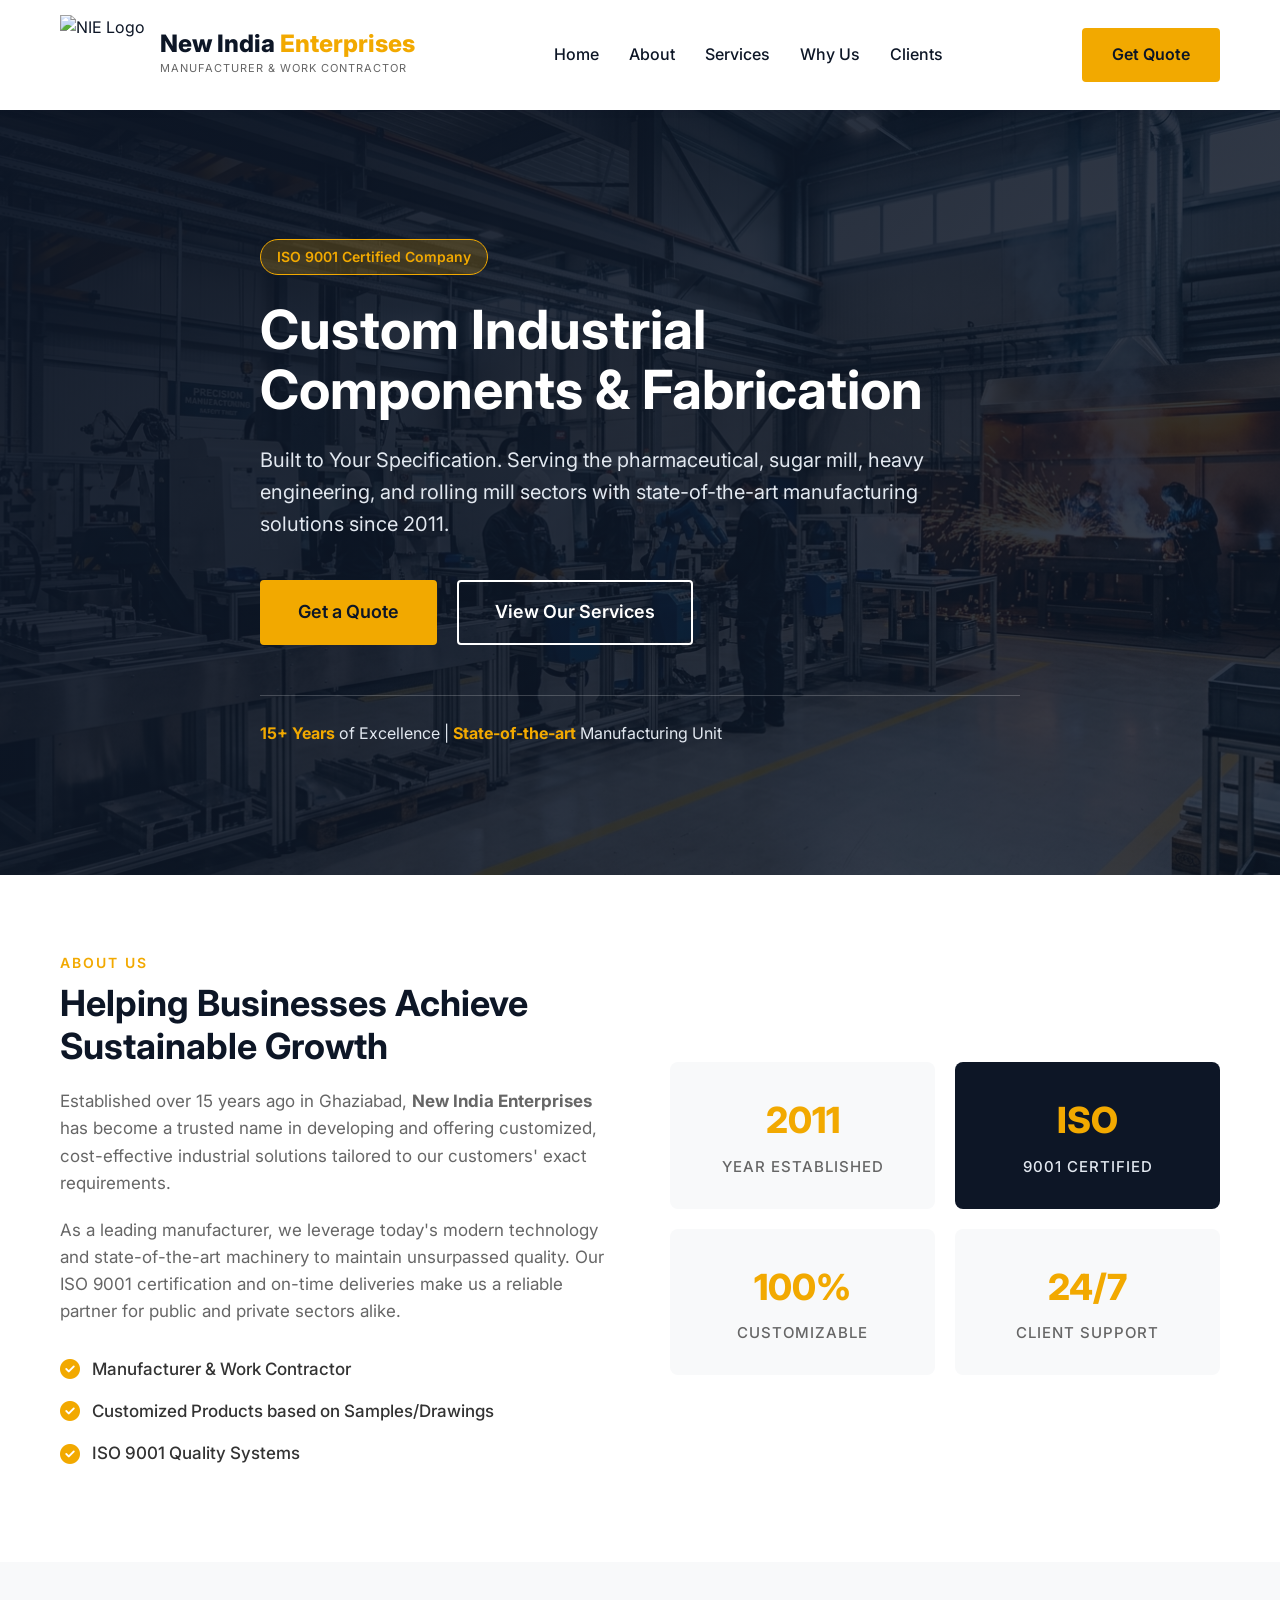
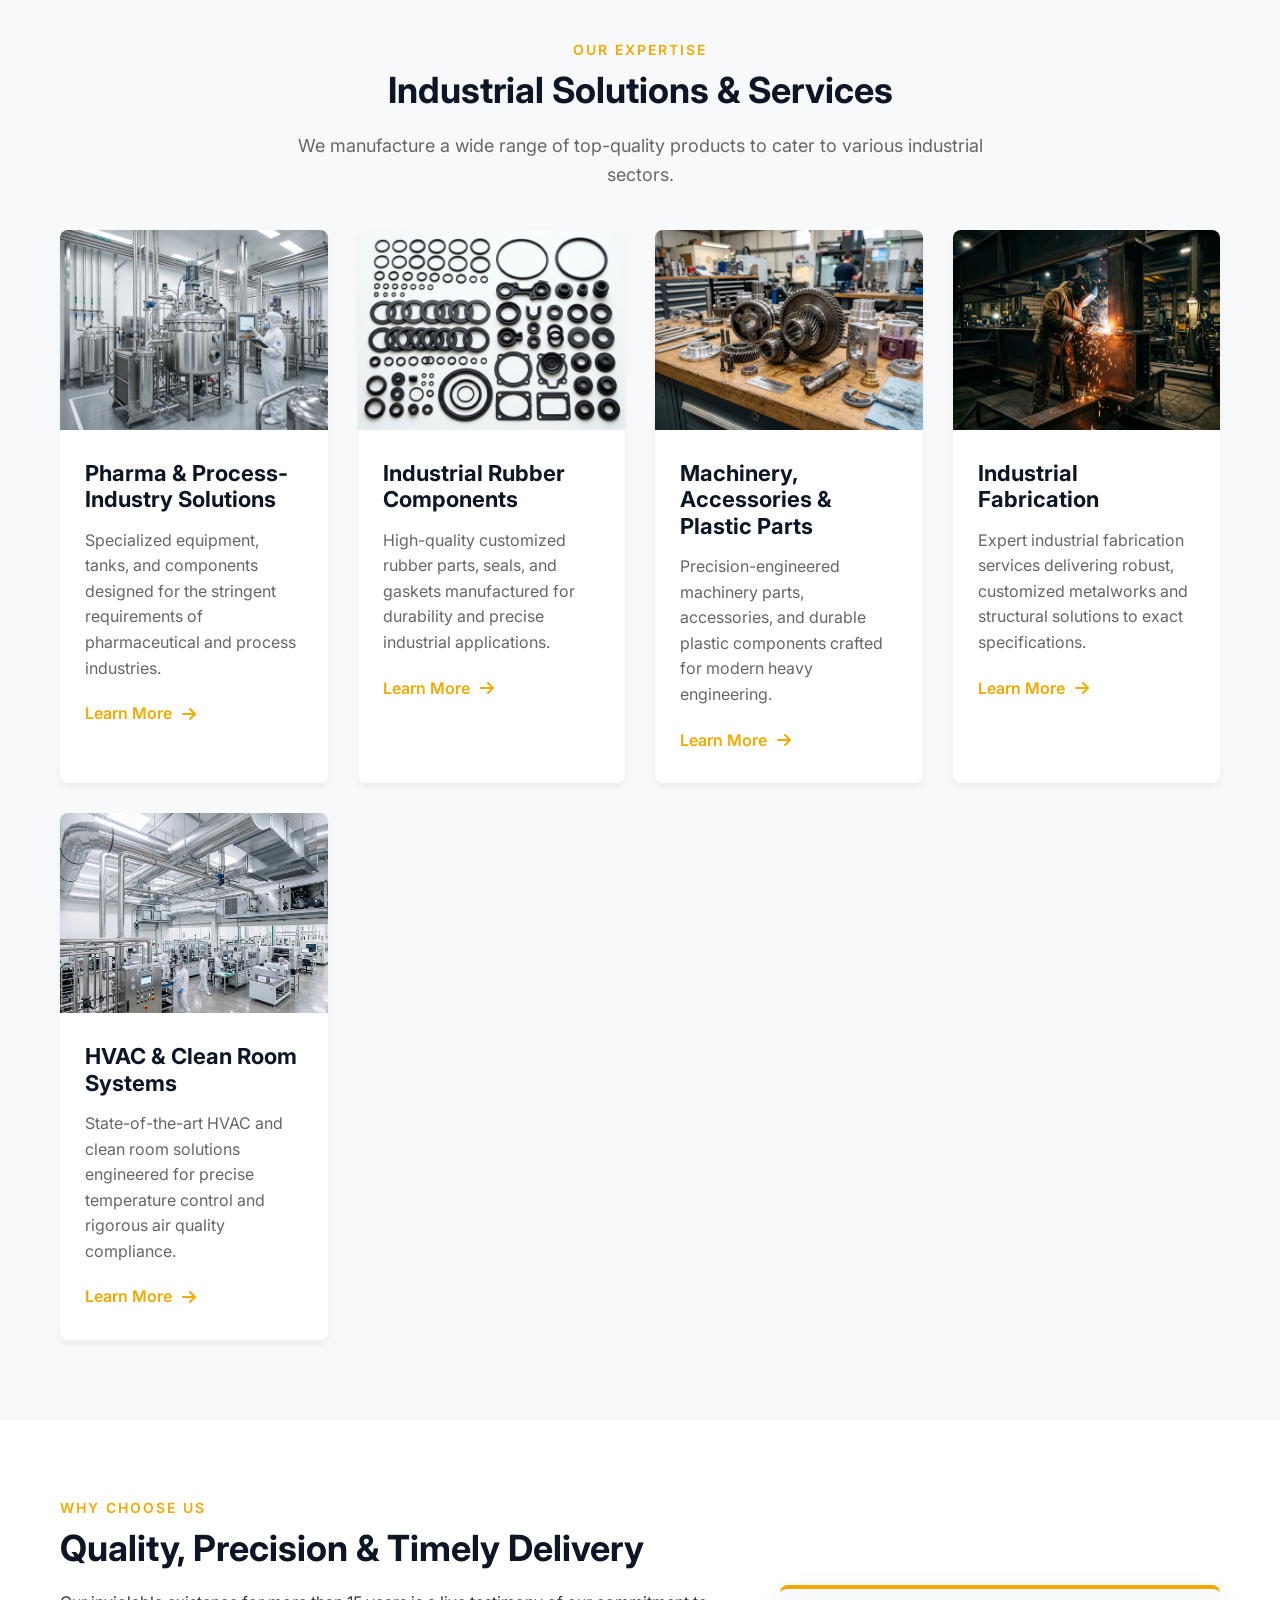
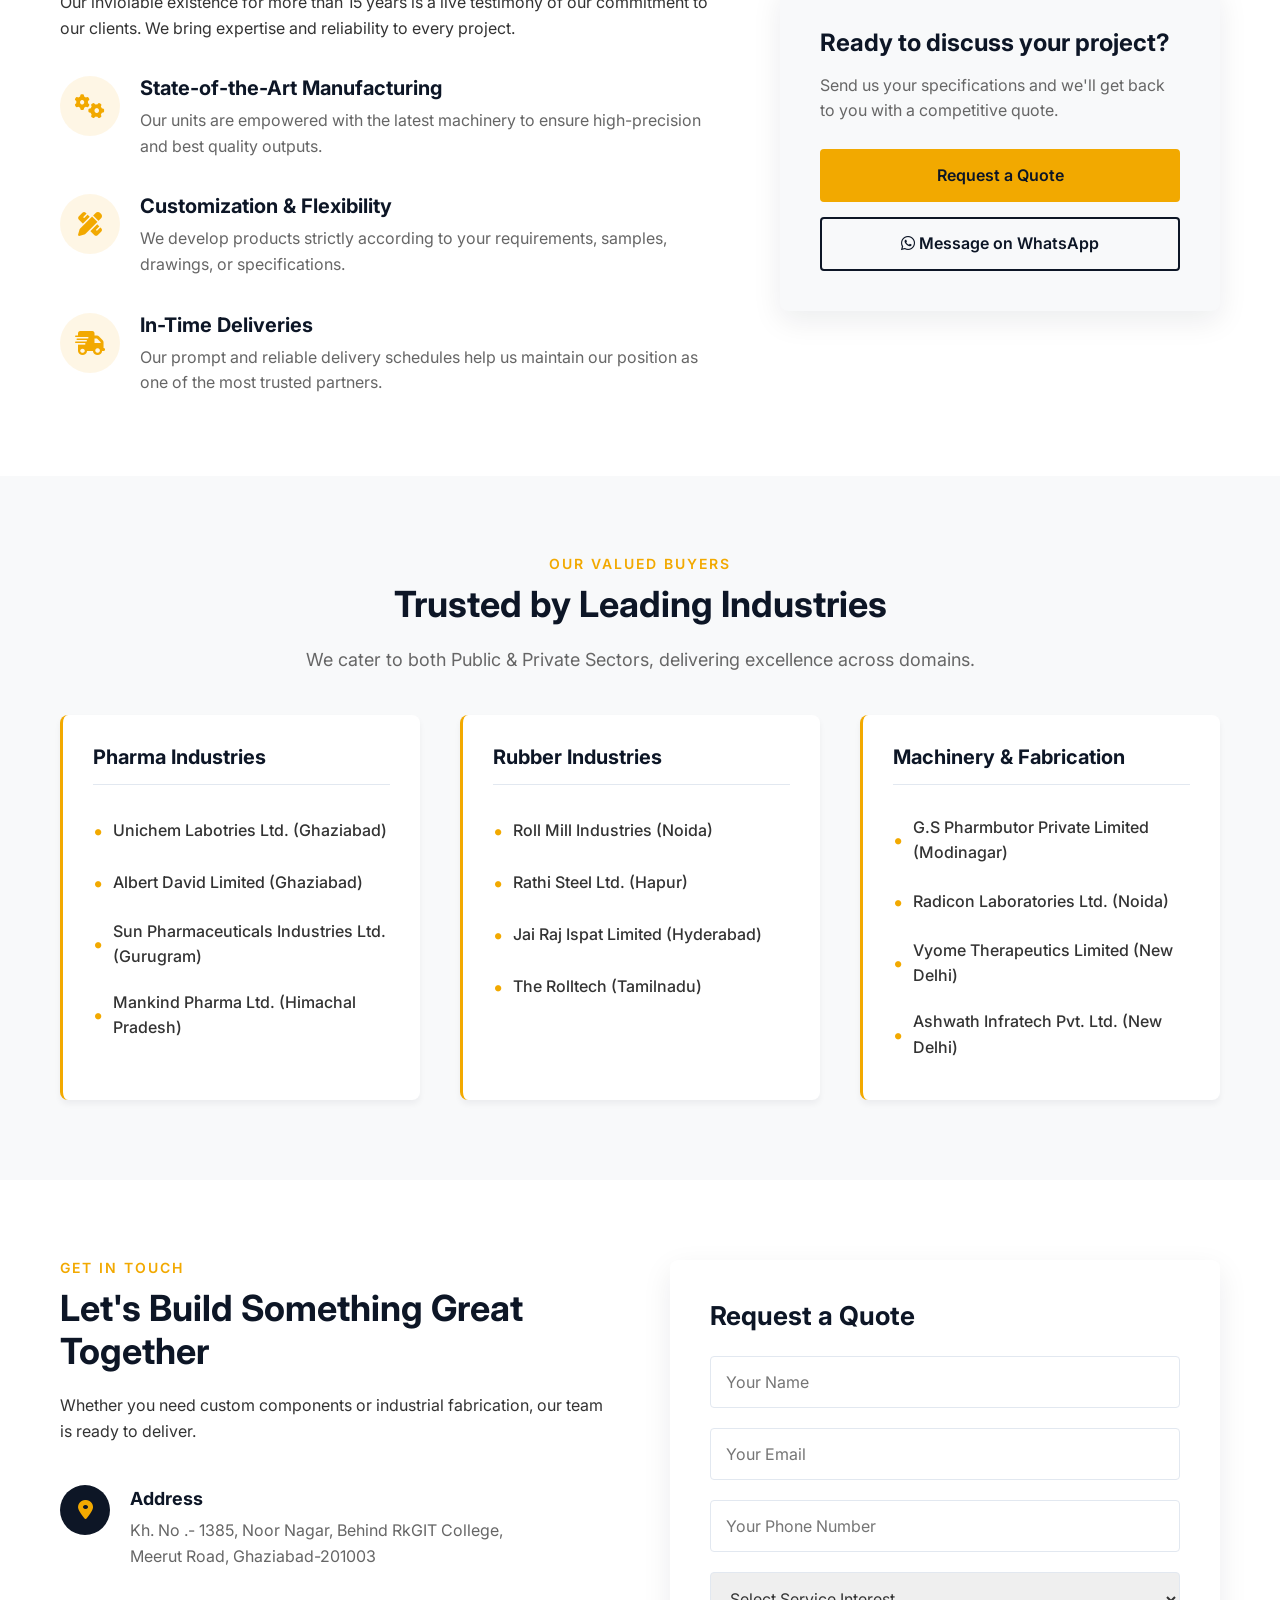
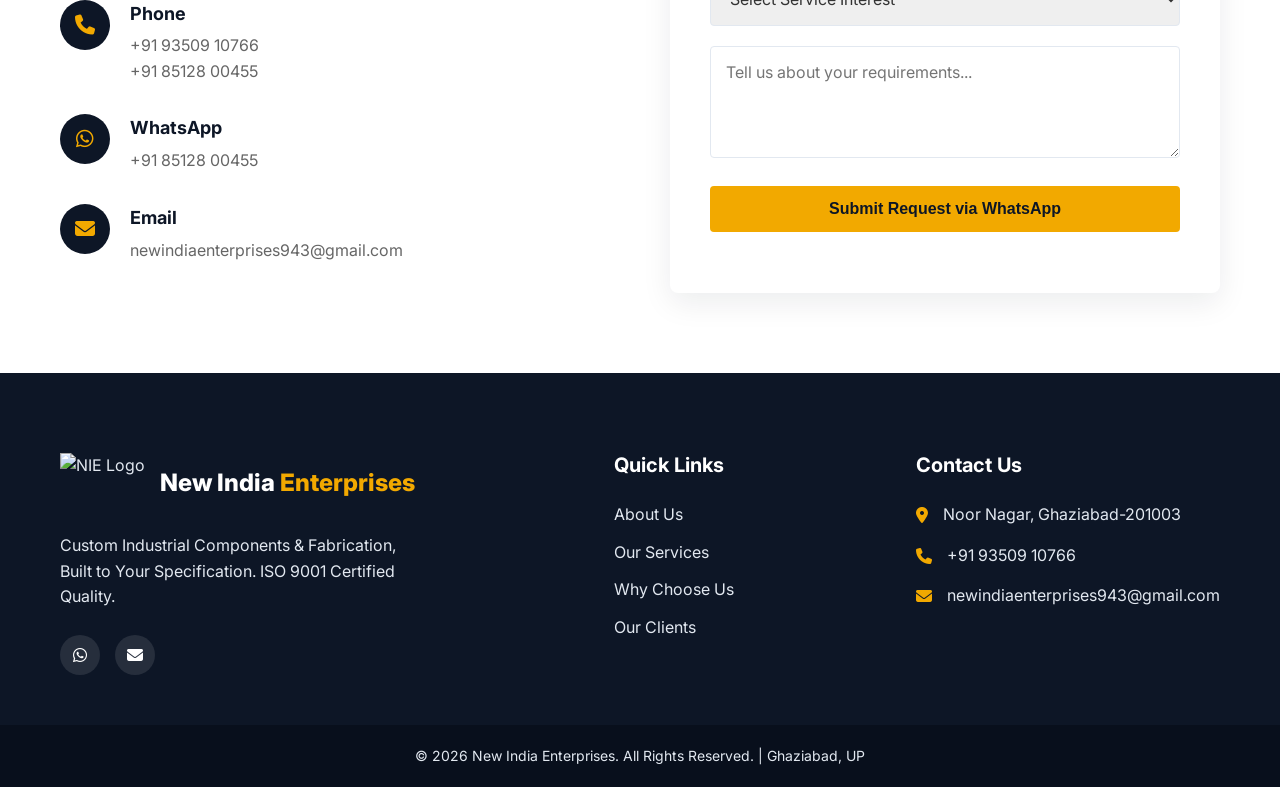
==== index.html @ ef45b2b7 "Add HVAC section" ====
<!DOCTYPE html>
<html lang="en">
<head>
    <meta charset="UTF-8">
    <meta name="viewport" content="width=device-width, initial-scale=1.0">
    <title>New India Enterprises | Custom Industrial Components & Fabrication</title>
    <meta name="description" content="New India Enterprises - Custom Industrial Components & Fabrication, Built to Your Specification. Based in Ghaziabad, serving Pharma, Rubber, Machinery & Heavy Engineering industries since 2011.">
    <link href="https://fonts.googleapis.com/css2?family=Inter:wght@300;400;500;600;700;800&display=swap" rel="stylesheet">
    <link rel="stylesheet" href="styles.css?v=2">
    <!-- FontAwesome for Icons -->
    <link rel="stylesheet" href="https://cdnjs.cloudflare.com/ajax/libs/font-awesome/6.4.0/css/all.min.css">
</head>
<body id="top">
    <!-- Header -->
    <header class="site-header">
        <div class="container header-container">
            <div class="logo">
                <a href="#">
                    <img src="https://plain-apac-prod-public.komododecks.com/202607/27/biiz2qrnlYL4n0t2xMB1/image.png" alt="NIE Logo" class="logo-img">
                    <div class="logo-content">
                        <div class="logo-text">New India <span>Enterprises</span></div>
                        <div class="logo-subtext">Manufacturer & Work Contractor</div>
                    </div>
                </a>
            </div>
            <nav class="main-nav">
                <ul>
                    <li><a href="#top">Home</a></li>
                    <li><a href="#about">About</a></li>
                    <li><a href="#services">Services</a></li>
                    <li><a href="#why-us">Why Us</a></li>
                    <li><a href="#clients">Clients</a></li>
                </ul>
            </nav>
            <div class="header-actions">
                <a href="#contact" class="btn btn-primary">Get Quote</a>
            </div>
            <!-- Mobile Menu Toggle -->
            <button class="mobile-menu-btn" aria-label="Toggle Menu">
                <i class="fa-solid fa-bars"></i>
            </button>
        </div>
    </header>

    <!-- Mobile Navigation -->
    <div class="mobile-nav-menu">
        <ul>
            <li><a href="#top">Home</a></li>
            <li><a href="#about">About</a></li>
            <li><a href="#services">Services</a></li>
            <li><a href="#why-us">Why Us</a></li>
            <li><a href="#clients">Clients</a></li>
            <li><a href="#contact">Contact</a></li>
        </ul>
    </div>

    <!-- Hero Section -->
    <section class="hero">
        <div class="hero-bg" style="background-image: url('images/hero.jpg');"></div>
        <div class="hero-overlay"></div>
        <div class="container hero-content">
            <span class="badge">ISO 9001 Certified Company</span>
            <h1>Custom Industrial Components & Fabrication</h1>
            <p>Built to Your Specification. Serving the pharmaceutical, sugar mill, heavy engineering, and rolling mill sectors with state-of-the-art manufacturing solutions since 2011.</p>
            <div class="hero-buttons">
                <a href="#contact" class="btn btn-primary btn-large">Get a Quote</a>
                <a href="#services" class="btn btn-secondary btn-large">View Our Services</a>
            </div>
            <div class="trust-signal">
                <p><strong>15+ Years</strong> of Excellence | <strong>State-of-the-art</strong> Manufacturing Unit</p>
            </div>
        </div>
    </section>

    <!-- About Section -->
    <section id="about" class="section about-section">
        <div class="container">
            <div class="about-grid">
                <div class="about-text">
                    <h4 class="section-subtitle">About Us</h4>
                    <h2 class="section-title">Helping Businesses Achieve Sustainable Growth</h2>
                    <p>Established over 15 years ago in Ghaziabad, <strong>New India Enterprises</strong> has become a trusted name in developing and offering customized, cost-effective industrial solutions tailored to our customers' exact requirements.</p>
                    <p>As a leading manufacturer, we leverage today's modern technology and state-of-the-art machinery to maintain unsurpassed quality. Our ISO 9001 certification and on-time deliveries make us a reliable partner for public and private sectors alike.</p>
                    <ul class="check-list">
                        <li><i class="fa-solid fa-circle-check"></i> Manufacturer & Work Contractor</li>
                        <li><i class="fa-solid fa-circle-check"></i> Customized Products based on Samples/Drawings</li>
                        <li><i class="fa-solid fa-circle-check"></i> ISO 9001 Quality Systems</li>
                    </ul>
                </div>
                <div class="about-stats">
                    <div class="stat-box">
                        <div class="stat-number">2011</div>
                        <div class="stat-label">Year Established</div>
                    </div>
                    <div class="stat-box highlight">
                        <div class="stat-number">ISO</div>
                        <div class="stat-label">9001 Certified</div>
                    </div>
                    <div class="stat-box">
                        <div class="stat-number">100%</div>
                        <div class="stat-label">Customizable</div>
                    </div>
                    <div class="stat-box">
                        <div class="stat-number">24/7</div>
                        <div class="stat-label">Client Support</div>
                    </div>
                </div>
            </div>
        </div>
    </section>

    <!-- Services Section -->
    <section id="services" class="section bg-light services-section">
        <div class="container">
            <div class="section-header center">
                <h4 class="section-subtitle">Our Expertise</h4>
                <h2 class="section-title">Industrial Solutions & Services</h2>
                <p class="section-desc">We manufacture a wide range of top-quality products to cater to various industrial sectors.</p>
            </div>
            <div class="services-grid">
                <!-- Service 1 -->
                <div class="service-card" data-service="pharma">
                    <div class="service-img" style="background-image: url('images/pharma.jpg');"></div>
                    <div class="service-content">
                        <h3>Pharma & Process-Industry Solutions</h3>
                        <p>Specialized equipment, tanks, and components designed for the stringent requirements of pharmaceutical and process industries.</p>
                        <div class="learn-more">Learn More <i class="fa-solid fa-arrow-right"></i></div>
                    </div>
                </div>
                <!-- Service 2 -->
                <div class="service-card" data-service="rubber">
                    <div class="service-img" style="background-image: url('images/rubber.jpg');"></div>
                    <div class="service-content">
                        <h3>Industrial Rubber Components</h3>
                        <p>High-quality customized rubber parts, seals, and gaskets manufactured for durability and precise industrial applications.</p>
                        <div class="learn-more">Learn More <i class="fa-solid fa-arrow-right"></i></div>
                    </div>
                </div>
                <!-- Service 3 -->
                <div class="service-card" data-service="machinery">
                    <div class="service-img" style="background-image: url('images/machinery.jpg');"></div>
                    <div class="service-content">
                        <h3>Machinery, Accessories & Plastic Parts</h3>
                        <p>Precision-engineered machinery parts, accessories, and durable plastic components crafted for modern heavy engineering.</p>
                        <div class="learn-more">Learn More <i class="fa-solid fa-arrow-right"></i></div>
                    </div>
                </div>
                <!-- Service 4 -->
                <div class="service-card" data-service="fabrication">
                    <div class="service-img" style="background-image: url('images/fabrication.jpg');"></div>
                    <div class="service-content">
                        <h3>Industrial Fabrication</h3>
                        <p>Expert industrial fabrication services delivering robust, customized metalworks and structural solutions to exact specifications.</p>
                        <div class="learn-more">Learn More <i class="fa-solid fa-arrow-right"></i></div>
                    </div>
                </div>
                <!-- Service 5 -->
                <div class="service-card" data-service="hvac">
                    <div class="service-img" style="background-image: url('images/hvac.jpg');"></div>
                    <div class="service-content">
                        <h3>HVAC & Clean Room Systems</h3>
                        <p>State-of-the-art HVAC and clean room solutions engineered for precise temperature control and rigorous air quality compliance.</p>
                        <div class="learn-more">Learn More <i class="fa-solid fa-arrow-right"></i></div>
                    </div>
                </div>
            </div>
        </div>
    </section>

    <!-- Why Choose Us -->
    <section id="why-us" class="section why-us-section">
        <div class="container">
            <div class="why-us-grid">
                <div class="why-us-content">
                    <h4 class="section-subtitle">Why Choose Us</h4>
                    <h2 class="section-title">Quality, Precision & Timely Delivery</h2>
                    <p>Our inviolable existence for more than 15 years is a live testimony of our commitment to our clients. We bring expertise and reliability to every project.</p>
                    
                    <div class="feature-item">
                        <div class="feature-icon"><i class="fa-solid fa-gears"></i></div>
                        <div class="feature-text">
                            <h4>State-of-the-Art Manufacturing</h4>
                            <p>Our units are empowered with the latest machinery to ensure high-precision and best quality outputs.</p>
                        </div>
                    </div>
                    
                    <div class="feature-item">
                        <div class="feature-icon"><i class="fa-solid fa-pen-ruler"></i></div>
                        <div class="feature-text">
                            <h4>Customization & Flexibility</h4>
                            <p>We develop products strictly according to your requirements, samples, drawings, or specifications.</p>
                        </div>
                    </div>

                    <div class="feature-item">
                        <div class="feature-icon"><i class="fa-solid fa-truck-fast"></i></div>
                        <div class="feature-text">
                            <h4>In-Time Deliveries</h4>
                            <p>Our prompt and reliable delivery schedules help us maintain our position as one of the most trusted partners.</p>
                        </div>
                    </div>
                </div>
                <div class="why-us-cta">
                    <div class="cta-box">
                        <h3>Ready to discuss your project?</h3>
                        <p>Send us your specifications and we'll get back to you with a competitive quote.</p>
                        <a href="#contact" class="btn btn-primary btn-block">Request a Quote</a>
                        <a href="https://wa.me/918512800455" target="_blank" class="btn btn-outline btn-block mt-3">
                            <i class="fa-brands fa-whatsapp"></i> Message on WhatsApp
                        </a>
                    </div>
                </div>
            </div>
        </div>
    </section>

    <!-- Clients / Trust Section -->
    <section id="clients" class="section bg-light clients-section">
        <div class="container">
            <div class="section-header center">
                <h4 class="section-subtitle">Our Valued Buyers</h4>
                <h2 class="section-title">Trusted by Leading Industries</h2>
                <p class="section-desc">We cater to both Public & Private Sectors, delivering excellence across domains.</p>
            </div>
            <div class="clients-grid">
                <div class="client-category">
                    <h3>Pharma Industries</h3>
                    <ul>
                        <li>Unichem Labotries Ltd. (Ghaziabad)</li>
                        <li>Albert David Limited (Ghaziabad)</li>
                        <li>Sun Pharmaceuticals Industries Ltd. (Gurugram)</li>
                        <li>Mankind Pharma Ltd. (Himachal Pradesh)</li>
                    </ul>
                </div>
                <div class="client-category">
                    <h3>Rubber Industries</h3>
                    <ul>
                        <li>Roll Mill Industries (Noida)</li>
                        <li>Rathi Steel Ltd. (Hapur)</li>
                        <li>Jai Raj Ispat Limited (Hyderabad)</li>
                        <li>The Rolltech (Tamilnadu)</li>
                    </ul>
                </div>
                <div class="client-category">
                    <h3>Machinery & Fabrication</h3>
                    <ul>
                        <li>G.S Pharmbutor Private Limited (Modinagar)</li>
                        <li>Radicon Laboratories Ltd. (Noida)</li>
                        <li>Vyome Therapeutics Limited (New Delhi)</li>
                        <li>Ashwath Infratech Pvt. Ltd. (New Delhi)</li>
                    </ul>
                </div>
            </div>
        </div>
    </section>

    <!-- Contact Section -->
    <section id="contact" class="section contact-section">
        <div class="container">
            <div class="contact-grid">
                <div class="contact-info">
                    <h4 class="section-subtitle">Get in Touch</h4>
                    <h2 class="section-title">Let's Build Something Great Together</h2>
                    <p>Whether you need custom components or industrial fabrication, our team is ready to deliver.</p>
                    
                    <ul class="contact-details">
                        <li>
                            <div class="icon"><i class="fa-solid fa-location-dot"></i></div>
                            <div class="text">
                                <strong>Address</strong>
                                <span>Kh. No .- 1385, Noor Nagar, Behind RkGIT College,<br>Meerut Road, Ghaziabad-201003</span>
                            </div>
                        </li>
                        <li>
                            <div class="icon"><i class="fa-solid fa-phone"></i></div>
                            <div class="text">
                                <strong>Phone</strong>
                                <a href="tel:+919350910766">+91 93509 10766</a><br>
                                <a href="tel:+918512800455">+91 85128 00455</a>
                            </div>
                        </li>
                        <li>
                            <div class="icon"><i class="fa-brands fa-whatsapp"></i></div>
                            <div class="text">
                                <strong>WhatsApp</strong>
                                <a href="https://wa.me/918512800455" target="_blank">+91 85128 00455</a>
                            </div>
                        </li>
                        <li>
                            <div class="icon"><i class="fa-solid fa-envelope"></i></div>
                            <div class="text">
                                <strong>Email</strong>
                                <a href="mailto:newindiaenterprises943@gmail.com">newindiaenterprises943@gmail.com</a>
                            </div>
                        </li>
                    </ul>
                </div>
                <div class="contact-form-container">
                    <form id="quoteForm" class="contact-form">
                        <h3>Request a Quote</h3>
                        <div class="form-group">
                            <input type="text" id="quoteName" placeholder="Your Name" required>
                        </div>
                        <div class="form-group">
                            <input type="email" id="quoteEmail" placeholder="Your Email" required>
                        </div>
                        <div class="form-group">
                            <input type="tel" id="quotePhone" placeholder="Your Phone Number" required>
                        </div>
                        <div class="form-group">
                            <select id="quoteService" required>
                                <option value="" disabled selected>Select Service Interest</option>
                                <option value="Pharma & Process Solutions">Pharma & Process Solutions</option>
                                <option value="Industrial Rubber Components">Industrial Rubber Components</option>
                                <option value="Machinery & Plastic Parts">Machinery & Plastic Parts</option>
                                <option value="Industrial Fabrication">Industrial Fabrication</option>
                                <option value="HVAC & Clean Room Systems">HVAC & Clean Room Systems</option>
                                <option value="Other / General Inquiry">Other / General Inquiry</option>
                            </select>
                        </div>
                        <div class="form-group">
                            <textarea id="quoteDetails" placeholder="Tell us about your requirements..." rows="4" required></textarea>
                        </div>
                        <button type="submit" class="btn btn-primary btn-block">Submit Request via WhatsApp</button>
                    </form>
                </div>
            </div>
        </div>
    </section>

    <!-- Footer -->
    <footer class="site-footer">
        <div class="container footer-grid">
            <div class="footer-about">
                <div class="footer-logo">
                    <img src="https://plain-apac-prod-public.komododecks.com/202607/27/QgH7qKKDLzoeSWXLPPKt/image.jpg" alt="NIE Logo" class="footer-logo-img">
                    <div class="footer-logo-content">New India <span>Enterprises</span></div>
                </div>
                <p>Custom Industrial Components & Fabrication, Built to Your Specification. ISO 9001 Certified Quality.</p>
                <div class="social-links">
                    <a href="https://wa.me/918512800455" target="_blank" aria-label="WhatsApp"><i class="fa-brands fa-whatsapp"></i></a>
                    <a href="mailto:newindiaenterprises943@gmail.com" aria-label="Email"><i class="fa-solid fa-envelope"></i></a>
                </div>
            </div>
            <div class="footer-links">
                <h4>Quick Links</h4>
                <ul>
                    <li><a href="#about">About Us</a></li>
                    <li><a href="#services">Our Services</a></li>
                    <li><a href="#why-us">Why Choose Us</a></li>
                    <li><a href="#clients">Our Clients</a></li>
                </ul>
            </div>
            <div class="footer-contact">
                <h4>Contact Us</h4>
                <p><i class="fa-solid fa-location-dot"></i> Noor Nagar, Ghaziabad-201003</p>
                <p><i class="fa-solid fa-phone"></i> +91 93509 10766</p>
                <p><i class="fa-solid fa-envelope"></i> newindiaenterprises943@gmail.com</p>
            </div>
        </div>
        <div class="footer-bottom">
            <div class="container">
                <p>&copy; 2026 New India Enterprises. All Rights Reserved. | Ghaziabad, UP</p>
            </div>
        </div>
    </footer>

    <!-- Service Modal -->
    <div id="serviceModal" class="modal">
        <div class="modal-content">
            <button class="close-modal"><i class="fa-solid fa-xmark"></i></button>
            <h2 id="modalTitle" class="section-title">Service Title</h2>
            <p id="modalDesc" class="modal-desc">Service description goes here.</p>
            <div id="modalGallery" class="modal-gallery">
                <!-- Images injected via JS -->
            </div>
        </div>
    </div>

    <script src="script.js?v=2"></script>
</body>
</html>
---- styles.css ----
/* 
    New India Enterprises
    Primary Color: #0D1626
    Secondary Color (Accent): #F2A900
*/

:root {
    --primary: #0D1626;
    --primary-light: #1a2a47;
    --secondary: #F2A900;
    --secondary-hover: #d99700;
    --text-main: #333333;
    --text-muted: #666666;
    --bg-light: #f8f9fa;
    --white: #ffffff;
    --border: #e2e8f0;
    --transition: all 0.3s ease;
    --shadow: 0 10px 30px rgba(13, 22, 38, 0.08);
    --shadow-sm: 0 4px 6px rgba(13, 22, 38, 0.05);
}

* {
    margin: 0;
    padding: 0;
    box-sizing: border-box;
}

html {
    scroll-behavior: smooth;
}

body {
    font-family: 'Inter', sans-serif;
    color: var(--text-main);
    line-height: 1.6;
    background-color: var(--white);
    overflow-x: hidden;
}

img {
    max-width: 100%;
    height: auto;
}

a {
    text-decoration: none;
    color: var(--primary);
    transition: var(--transition);
}

ul {
    list-style: none;
}

.container {
    width: 100%;
    max-width: 1200px;
    margin: 0 auto;
    padding: 0 20px;
}

/* Typography */
h1, h2, h3, h4, h5, h6 {
    color: var(--primary);
    font-weight: 700;
    line-height: 1.2;
}

.section-subtitle {
    color: var(--secondary);
    font-size: 14px;
    text-transform: uppercase;
    letter-spacing: 2px;
    margin-bottom: 10px;
    display: block;
    font-weight: 600;
}

.section-title {
    font-size: 36px;
    margin-bottom: 20px;
}

.section-desc {
    color: var(--text-muted);
    font-size: 18px;
    max-width: 700px;
    margin-bottom: 40px;
}

.center {
    text-align: center;
    margin-left: auto;
    margin-right: auto;
}
.center .section-desc {
    margin-left: auto;
    margin-right: auto;
}

/* Buttons */
.btn {
    display: inline-block;
    padding: 12px 28px;
    border-radius: 4px;
    font-weight: 600;
    font-size: 16px;
    cursor: pointer;
    text-align: center;
    border: 2px solid transparent;
    transition: var(--transition);
}

.btn-primary {
    background-color: var(--secondary);
    color: var(--primary);
    border-color: var(--secondary);
}

.btn-primary:hover {
    background-color: var(--secondary-hover);
    border-color: var(--secondary-hover);
    color: var(--primary);
}

.btn-secondary {
    background-color: transparent;
    color: var(--white);
    border-color: var(--white);
}

.btn-secondary:hover {
    background-color: var(--white);
    color: var(--primary);
}

.btn-outline {
    background-color: transparent;
    color: var(--primary);
    border-color: var(--primary);
}

.btn-outline:hover {
    background-color: var(--primary);
    color: var(--white);
}

.btn-large {
    padding: 16px 36px;
    font-size: 18px;
}

.btn-block {
    display: block;
    width: 100%;
}

.mt-3 {
    margin-top: 15px;
}

/* Header */
.site-header {
    background-color: var(--white);
    box-shadow: var(--shadow-sm);
    position: sticky;
    top: 0;
    z-index: 1000;
    padding: 15px 0;
}

.header-container {
    display: flex;
    justify-content: space-between;
    align-items: center;
}

.logo a {
    display: flex;
    align-items: center;
    gap: 15px;
}

.logo-img {
    height: 80px;
    width: auto;
}

.logo-content {
    display: flex;
    flex-direction: column;
}

.logo-text {
    font-size: 24px;
    font-weight: 800;
    color: var(--primary);
    line-height: 1;
}

.logo-text span {
    color: var(--secondary);
}

.logo-subtext {
    font-size: 11px;
    color: var(--text-muted);
    text-transform: uppercase;
    letter-spacing: 1px;
    margin-top: 4px;
}

.main-nav ul {
    display: flex;
    gap: 30px;
}

.main-nav a {
    color: var(--primary);
    font-weight: 500;
    font-size: 16px;
}

.main-nav a:hover {
    color: var(--secondary);
}

.header-actions {
    display: flex;
    align-items: center;
    gap: 20px;
}

.contact-link {
    font-weight: 600;
    font-size: 16px;
    display: flex;
    align-items: center;
    gap: 8px;
}

.contact-link i {
    color: var(--secondary);
}

.mobile-menu-btn {
    display: none;
    background: none;
    border: none;
    font-size: 24px;
    color: var(--primary);
    cursor: pointer;
}

.mobile-nav-menu {
    display: none;
    background-color: var(--white);
    padding: 20px;
    box-shadow: var(--shadow);
    position: fixed;
    top: 110px;
    left: 0;
    width: 100%;
    z-index: 999;
}

.mobile-nav-menu.active {
    display: block;
}

.mobile-nav-menu ul {
    display: flex;
    flex-direction: column;
    gap: 15px;
}

.mobile-nav-menu a {
    display: block;
    padding: 10px 0;
    font-size: 18px;
    font-weight: 500;
    border-bottom: 1px solid var(--border);
}

/* Sections */
.section {
    padding: 80px 0;
}

.bg-light {
    background-color: var(--bg-light);
}

/* Hero Section */
.hero {
    position: relative;
    padding: 120px 0;
    color: var(--white);
    min-height: 85vh;
    display: flex;
    align-items: center;
}

.hero-bg {
    position: absolute;
    top: 0;
    left: 0;
    width: 100%;
    height: 100%;
    background-size: cover;
    background-position: center;
    z-index: -2;
}

.hero-overlay {
    position: absolute;
    top: 0;
    left: 0;
    width: 100%;
    height: 100%;
    background: linear-gradient(135deg, rgba(13,22,38,0.95) 0%, rgba(13,22,38,0.8) 100%);
    z-index: -1;
}

.hero-content {
    max-width: 800px;
}

.hero .badge {
    display: inline-block;
    background-color: rgba(242, 169, 0, 0.2);
    color: var(--secondary);
    padding: 6px 16px;
    border-radius: 50px;
    font-size: 14px;
    font-weight: 600;
    margin-bottom: 25px;
    border: 1px solid var(--secondary);
}

.hero h1 {
    color: var(--white);
    font-size: 54px;
    margin-bottom: 25px;
    line-height: 1.1;
}

.hero p {
    font-size: 20px;
    margin-bottom: 40px;
    color: #e2e8f0;
    max-width: 700px;
}

.hero-buttons {
    display: flex;
    gap: 20px;
    margin-bottom: 50px;
}

.trust-signal {
    border-top: 1px solid rgba(255,255,255,0.2);
    padding-top: 25px;
}

.trust-signal p {
    font-size: 16px;
    margin: 0;
}

.trust-signal strong {
    color: var(--secondary);
}

/* About Section */
.about-grid {
    display: grid;
    grid-template-columns: 1fr 1fr;
    gap: 60px;
    align-items: center;
}

.about-text p {
    margin-bottom: 20px;
    font-size: 17px;
    color: var(--text-muted);
}

.check-list {
    margin-top: 30px;
}

.check-list li {
    margin-bottom: 15px;
    font-size: 17px;
    font-weight: 500;
    display: flex;
    align-items: center;
    gap: 12px;
}

.check-list i {
    color: var(--secondary);
    font-size: 20px;
}

.about-stats {
    display: grid;
    grid-template-columns: 1fr 1fr;
    gap: 20px;
}

.stat-box {
    background-color: var(--bg-light);
    padding: 30px 20px;
    border-radius: 8px;
    text-align: center;
    transition: var(--transition);
}

.stat-box:hover {
    transform: translateY(-5px);
    box-shadow: var(--shadow);
}

.stat-box.highlight {
    background-color: var(--primary);
    color: var(--white);
}

.stat-box.highlight .stat-label {
    color: #e2e8f0;
}

.stat-number {
    font-size: 36px;
    font-weight: 800;
    margin-bottom: 5px;
    color: var(--secondary);
}

.stat-label {
    font-size: 15px;
    font-weight: 500;
    color: var(--text-muted);
    text-transform: uppercase;
    letter-spacing: 1px;
}

/* Services */
.services-grid {
    display: grid;
    grid-template-columns: repeat(auto-fit, minmax(250px, 1fr));
    gap: 30px;
}

.service-card {
    background-color: var(--white);
    border-radius: 8px;
    overflow: hidden;
    box-shadow: var(--shadow-sm);
    transition: var(--transition);
    height: 100%;
    display: flex;
    flex-direction: column;
}

.service-card:hover {
    transform: translateY(-10px);
    box-shadow: var(--shadow);
}

.service-img {
    height: 200px;
    background-size: cover;
    background-position: center;
}

.service-content {
    padding: 30px 25px;
    flex-grow: 1;
}

.service-content h3 {
    font-size: 22px;
    margin-bottom: 15px;
}

.service-content p {
    color: var(--text-muted);
}

/* Why Us */
.why-us-grid {
    display: grid;
    grid-template-columns: 3fr 2fr;
    gap: 60px;
}

.feature-item {
    display: flex;
    gap: 20px;
    margin-top: 35px;
}

.feature-icon {
    width: 60px;
    height: 60px;
    background-color: rgba(242, 169, 0, 0.1);
    color: var(--secondary);
    border-radius: 50%;
    display: flex;
    align-items: center;
    justify-content: center;
    font-size: 24px;
    flex-shrink: 0;
}

.feature-text h4 {
    font-size: 20px;
    margin-bottom: 8px;
}

.feature-text p {
    color: var(--text-muted);
}

.why-us-cta {
    display: flex;
    align-items: center;
}

.cta-box {
    background-color: var(--bg-light);
    padding: 40px;
    border-radius: 8px;
    border-top: 4px solid var(--secondary);
    box-shadow: var(--shadow);
}

.cta-box h3 {
    font-size: 24px;
    margin-bottom: 15px;
}

.cta-box p {
    color: var(--text-muted);
    margin-bottom: 25px;
}

/* Clients */
.clients-grid {
    display: grid;
    grid-template-columns: repeat(auto-fit, minmax(300px, 1fr));
    gap: 40px;
}

.client-category {
    background-color: var(--white);
    padding: 30px;
    border-radius: 8px;
    box-shadow: var(--shadow-sm);
    border-left: 3px solid var(--secondary);
}

.client-category h3 {
    font-size: 20px;
    margin-bottom: 20px;
    padding-bottom: 15px;
    border-bottom: 1px solid var(--border);
}

.client-category ul {
    list-style-type: none;
}

.client-category li {
    padding: 10px 0;
    color: var(--text-main);
    font-weight: 500;
    display: flex;
    align-items: center;
}

.client-category li::before {
    content: "•";
    color: var(--secondary);
    font-size: 20px;
    margin-right: 10px;
}

/* Contact */
.contact-grid {
    display: grid;
    grid-template-columns: 1fr 1fr;
    gap: 60px;
}

.contact-details {
    margin-top: 40px;
}

.contact-details li {
    display: flex;
    gap: 20px;
    margin-bottom: 30px;
}

.contact-details .icon {
    width: 50px;
    height: 50px;
    background-color: var(--primary);
    color: var(--secondary);
    border-radius: 50%;
    display: flex;
    align-items: center;
    justify-content: center;
    font-size: 20px;
    flex-shrink: 0;
}

.contact-details .text strong {
    display: block;
    font-size: 18px;
    color: var(--primary);
    margin-bottom: 5px;
}

.contact-details .text a, 
.contact-details .text span {
    color: var(--text-muted);
    font-size: 16px;
}

.contact-details .text a:hover {
    color: var(--secondary);
}

.contact-form-container {
    background-color: var(--white);
    padding: 40px;
    border-radius: 8px;
    box-shadow: var(--shadow);
}

.contact-form h3 {
    font-size: 26px;
    margin-bottom: 25px;
}

.form-group {
    margin-bottom: 20px;
}

.form-group input,
.form-group select,
.form-group textarea {
    width: 100%;
    padding: 15px;
    border: 1px solid var(--border);
    border-radius: 4px;
    font-family: inherit;
    font-size: 16px;
    color: var(--text-main);
    transition: var(--transition);
}

.form-group input:focus,
.form-group select:focus,
.form-group textarea:focus {
    outline: none;
    border-color: var(--secondary);
}

/* Footer */
.site-footer {
    background-color: var(--primary);
    color: #e2e8f0;
    padding-top: 80px;
}

.footer-grid {
    display: grid;
    grid-template-columns: 2fr 1fr 1fr;
    gap: 50px;
    margin-bottom: 50px;
}

.footer-logo {
    display: flex;
    align-items: center;
    gap: 15px;
    margin-bottom: 20px;
}

.footer-logo-img {
    height: 60px;
    width: auto;
}

.footer-logo-content {
    font-size: 24px;
    font-weight: 800;
    color: var(--white);
}

.footer-logo-content span {
    color: var(--secondary);
}

.footer-about p {
    margin-bottom: 25px;
    max-width: 350px;
}

.social-links {
    display: flex;
    gap: 15px;
}

.social-links a {
    width: 40px;
    height: 40px;
    background-color: rgba(255,255,255,0.1);
    color: var(--white);
    display: flex;
    align-items: center;
    justify-content: center;
    border-radius: 50%;
    transition: var(--transition);
}

.social-links a:hover {
    background-color: var(--secondary);
    color: var(--primary);
}

.footer-links h4,
.footer-contact h4 {
    color: var(--white);
    font-size: 20px;
    margin-bottom: 25px;
}

.footer-links ul li {
    margin-bottom: 12px;
}

.footer-links a {
    color: #e2e8f0;
}

.footer-links a:hover {
    color: var(--secondary);
}

.footer-contact p {
    display: flex;
    gap: 15px;
    margin-bottom: 15px;
}

.footer-contact i {
    color: var(--secondary);
    margin-top: 5px;
}

.footer-bottom {
    background-color: #080f1c;
    padding: 20px 0;
    text-align: center;
    font-size: 14px;
}

/* Responsive Design */
@media (max-width: 992px) {
    .hero h1 {
        font-size: 42px;
    }
    
    .about-grid,
    .why-us-grid,
    .contact-grid {
        grid-template-columns: 1fr;
    }
    
    .footer-grid {
        grid-template-columns: 1fr 1fr;
    }
}

@media (max-width: 768px) {
    .main-nav,
    .header-actions {
        display: none;
    }
    
    .mobile-menu-btn {
        display: block;
    }
    
    .hero {
        padding: 100px 0 80px;
        text-align: center;
    }
    
    .hero h1 {
        font-size: 36px;
    }
    
    .hero-buttons {
        flex-direction: column;
        align-items: center;
    }
    
    .hero-buttons .btn {
        width: 100%;
        max-width: 300px;
    }
    
    .about-stats {
        grid-template-columns: 1fr 1fr;
    }
    
    .footer-grid {
        grid-template-columns: 1fr;
    }
}

@media (max-width: 480px) {
    .about-stats {
        grid-template-columns: 1fr;
    }
    
    .hero h1 {
        font-size: 32px;
    }
}

/* Service Card Enhancements */
.service-card {
    cursor: pointer;
    position: relative;
}

.learn-more {
    margin-top: 20px;
    color: var(--secondary);
    font-weight: 600;
    font-size: 16px;
    display: flex;
    align-items: center;
    gap: 10px;
    transition: var(--transition);
}

.learn-more i {
    transition: var(--transition);
}

.service-card:hover .learn-more {
    color: var(--primary);
}

.service-card:hover .learn-more i {
    transform: translateX(5px);
}

/* Modal Styles */
.modal {
    display: flex;
    position: fixed;
    z-index: 2000;
    left: 0;
    top: 0;
    width: 100%;
    height: 100%;
    background-color: rgba(13, 22, 38, 0.85);
    backdrop-filter: blur(8px);
    opacity: 0;
    visibility: hidden;
    transition: opacity 0.4s ease, visibility 0.4s ease;
    align-items: center;
    justify-content: center;
    padding: 20px;
}

.modal.active {
    opacity: 1;
    visibility: visible;
}

.modal-content {
    background-color: var(--white);
    padding: 40px;
    border-radius: 8px;
    width: 100%;
    max-width: 900px;
    max-height: 90vh;
    overflow-y: auto;
    position: relative;
    box-shadow: var(--shadow);
    transform: scale(0.95) translateY(20px);
    transition: transform 0.4s cubic-bezier(0.175, 0.885, 0.32, 1.275);
}

.modal.active .modal-content {
    transform: scale(1) translateY(0);
}

.close-modal {
    position: absolute;
    top: 20px;
    right: 25px;
    background: none;
    border: none;
    font-size: 28px;
    color: var(--text-muted);
    cursor: pointer;
    transition: var(--transition);
}

.close-modal:hover {
    color: var(--primary);
    transform: rotate(90deg);
}

.modal-desc {
    font-size: 18px;
    color: var(--text-muted);
    margin-bottom: 30px;
    line-height: 1.8;
}

.modal-gallery {
    display: grid;
    grid-template-columns: repeat(auto-fit, minmax(250px, 1fr));
    gap: 20px;
}

.gallery-category-heading {
    grid-column: 1 / -1;
    font-size: 22px;
    color: var(--primary);
    margin: 15px 0 5px;
    padding-bottom: 10px;
    border-bottom: 2px solid var(--secondary);
    text-transform: uppercase;
    letter-spacing: 1px;
}

.gallery-item {
    margin: 0;
    text-align: center;
    background: #f8f9fa;
    border-radius: 8px;
    padding: 15px;
    box-shadow: var(--shadow-sm);
    display: flex;
    flex-direction: column;
    justify-content: space-between;
}

.modal-gallery-img {
    width: 100%;
    height: 250px;
    object-fit: contain;
    border-radius: 4px;
    margin-bottom: 15px;
}

.gallery-caption {
    font-size: 16px;
    font-weight: 500;
    font-family: 'Inter', sans-serif;
    color: var(--text-main);
}

@media (max-width: 768px) {
    .modal-gallery {
        grid-template-columns: 1fr 1fr;
    }
    .modal-gallery-img {
        height: 200px;
    }
    .modal-content {
        padding: 30px 20px;
    }
}

@media (max-width: 480px) {
    .modal-gallery {
        grid-template-columns: 1fr;
    }
    .modal-gallery-img {
        height: 250px;
    }
}
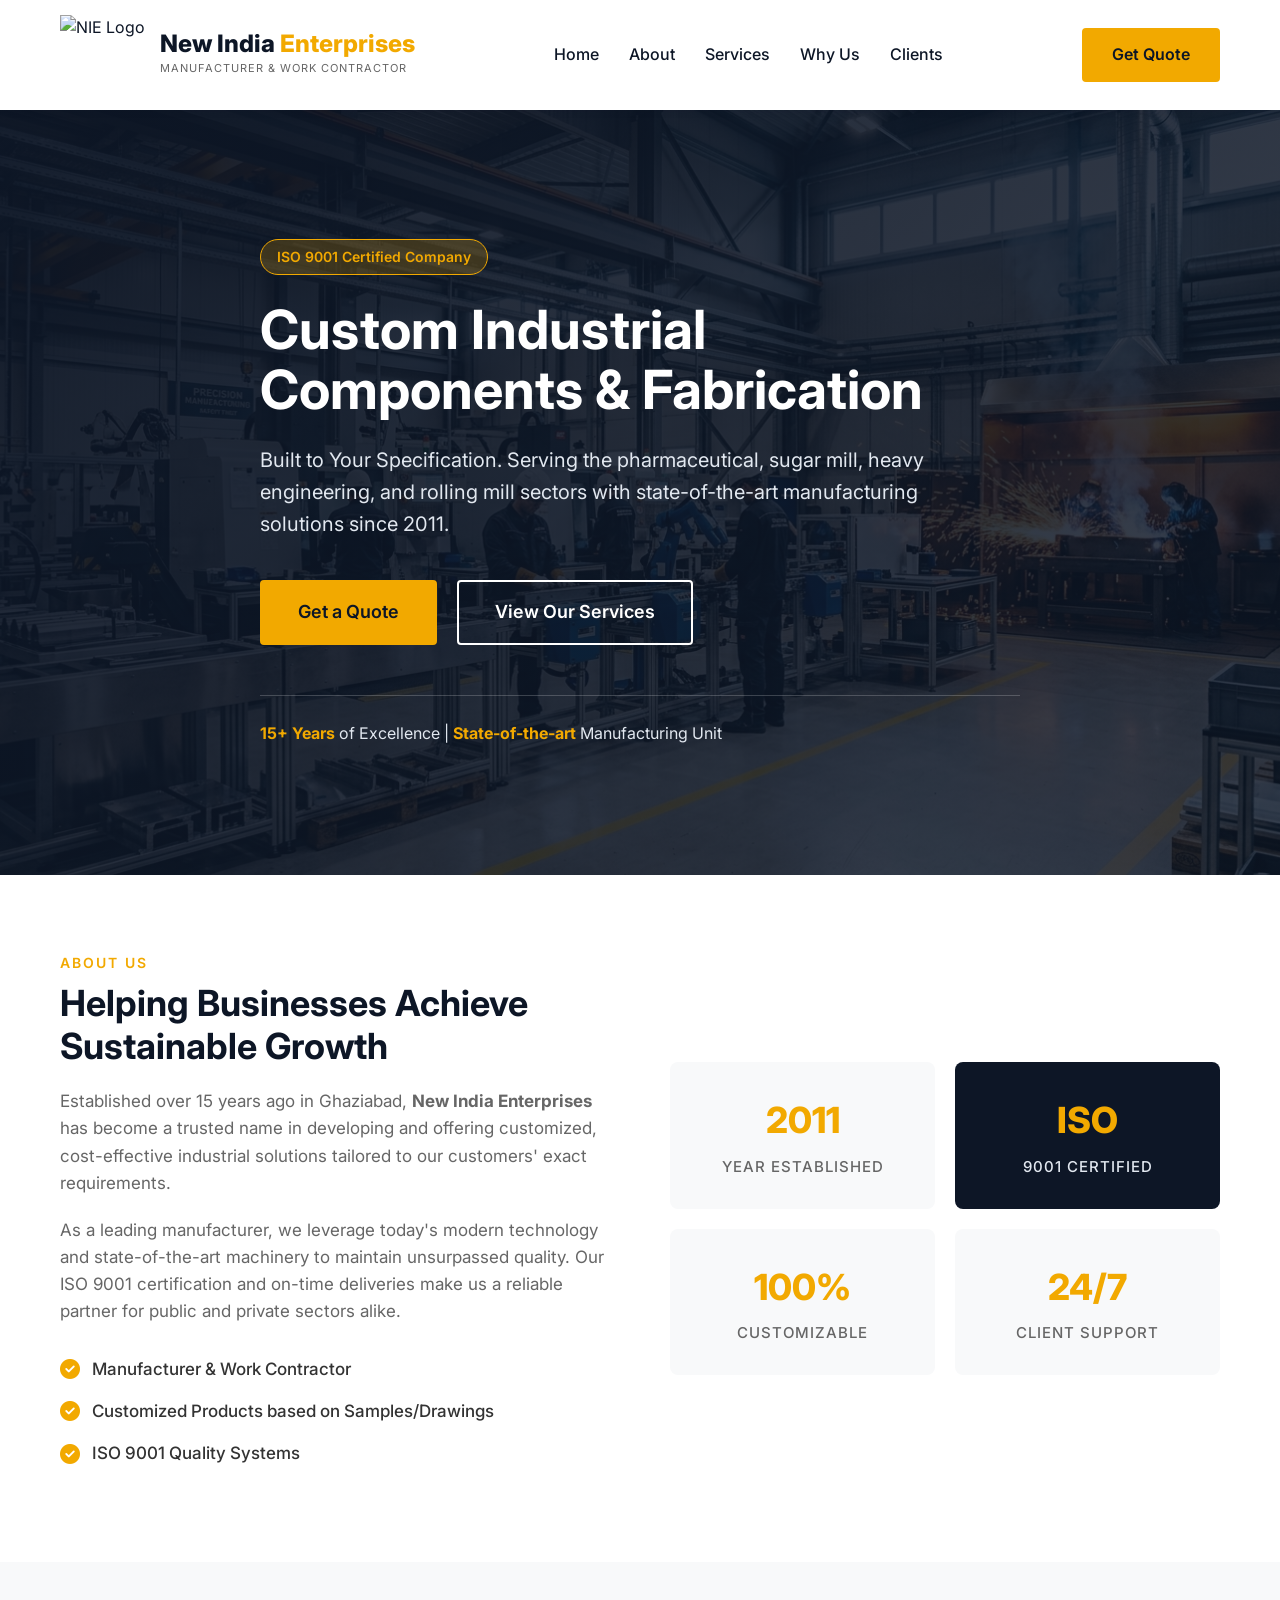
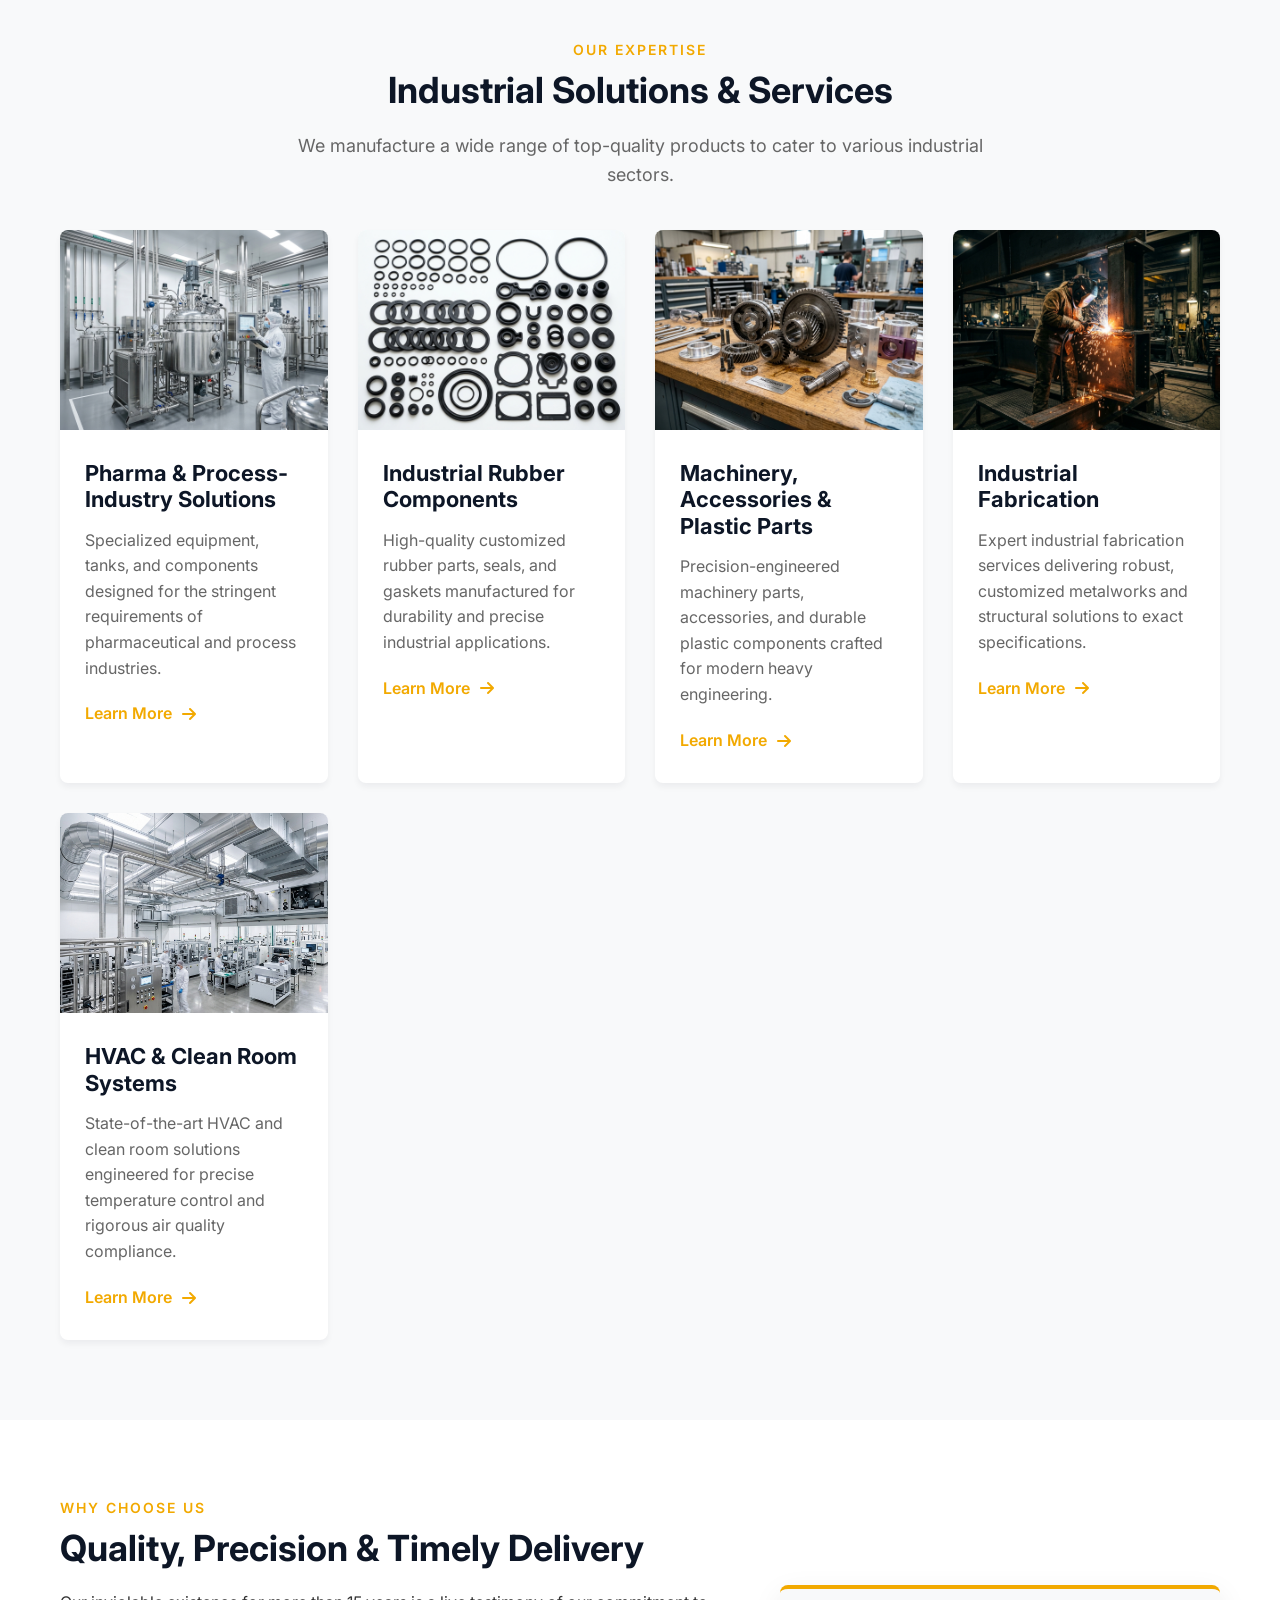
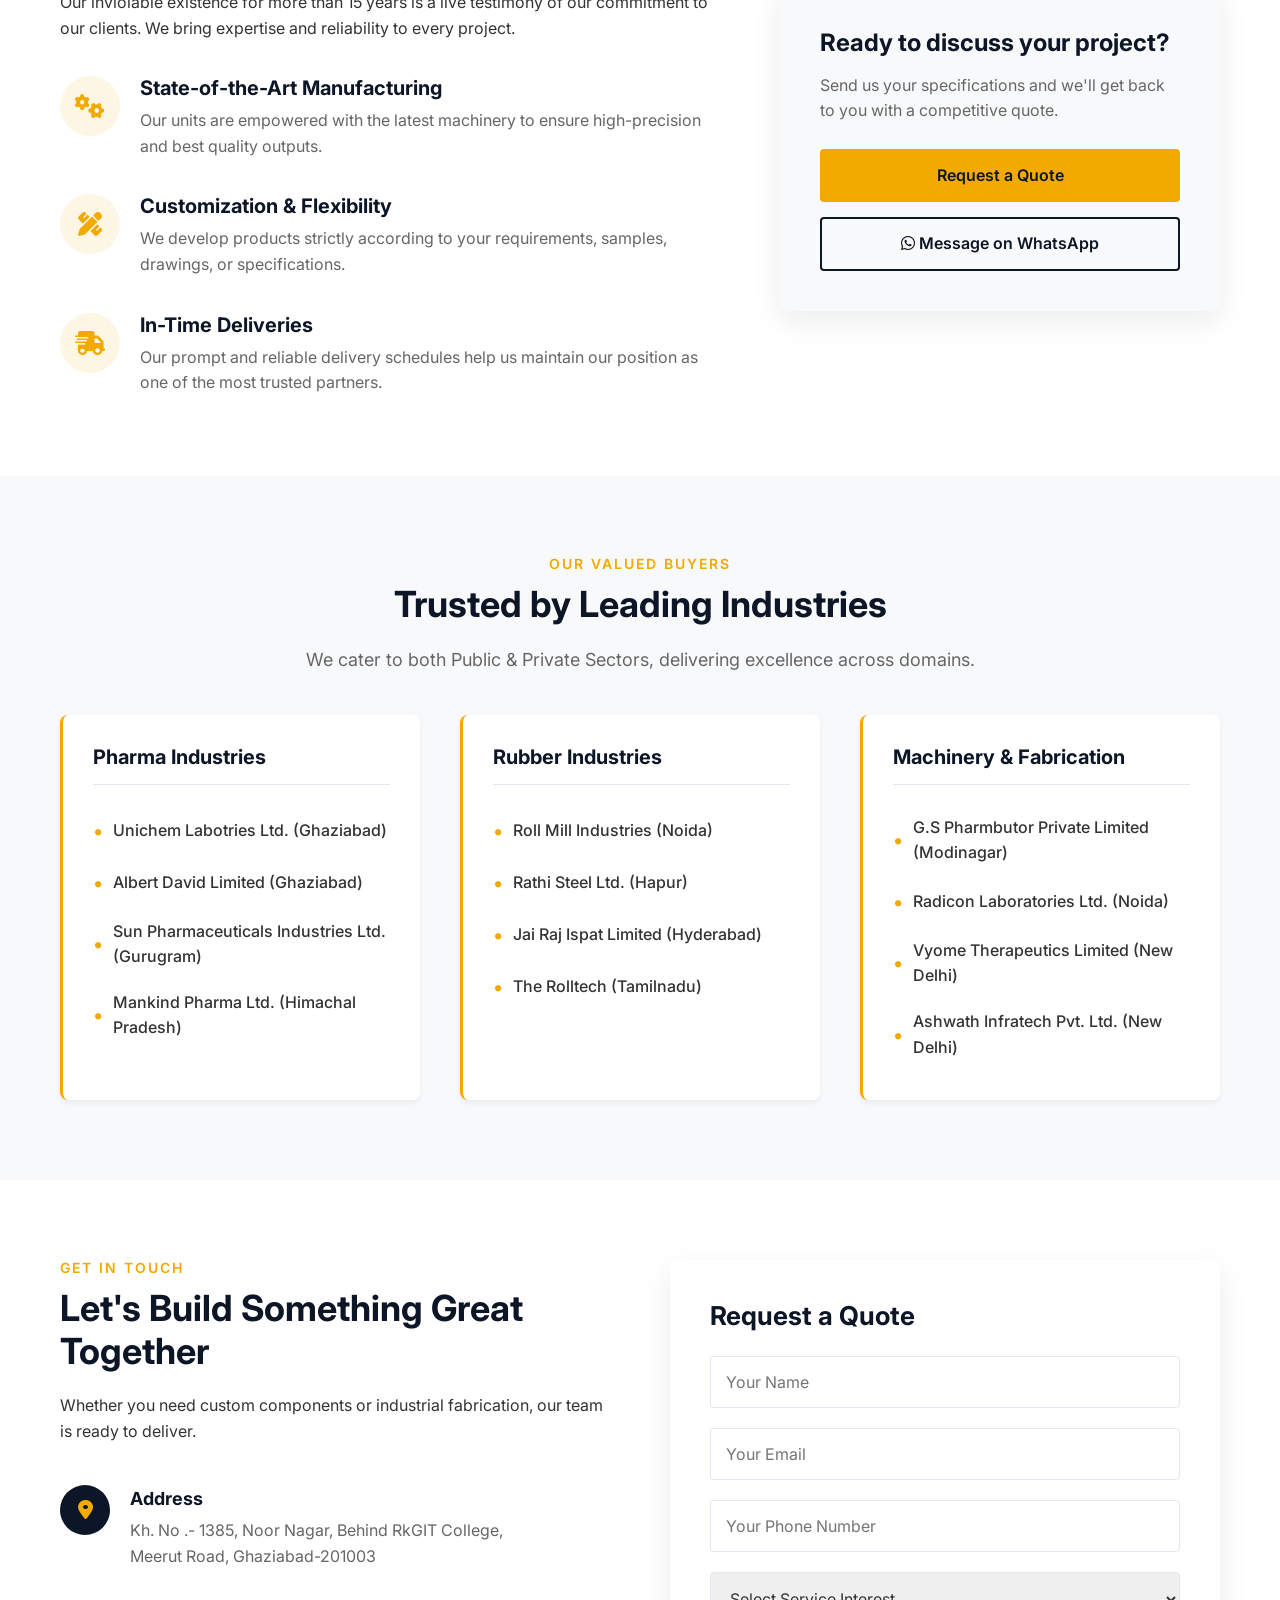
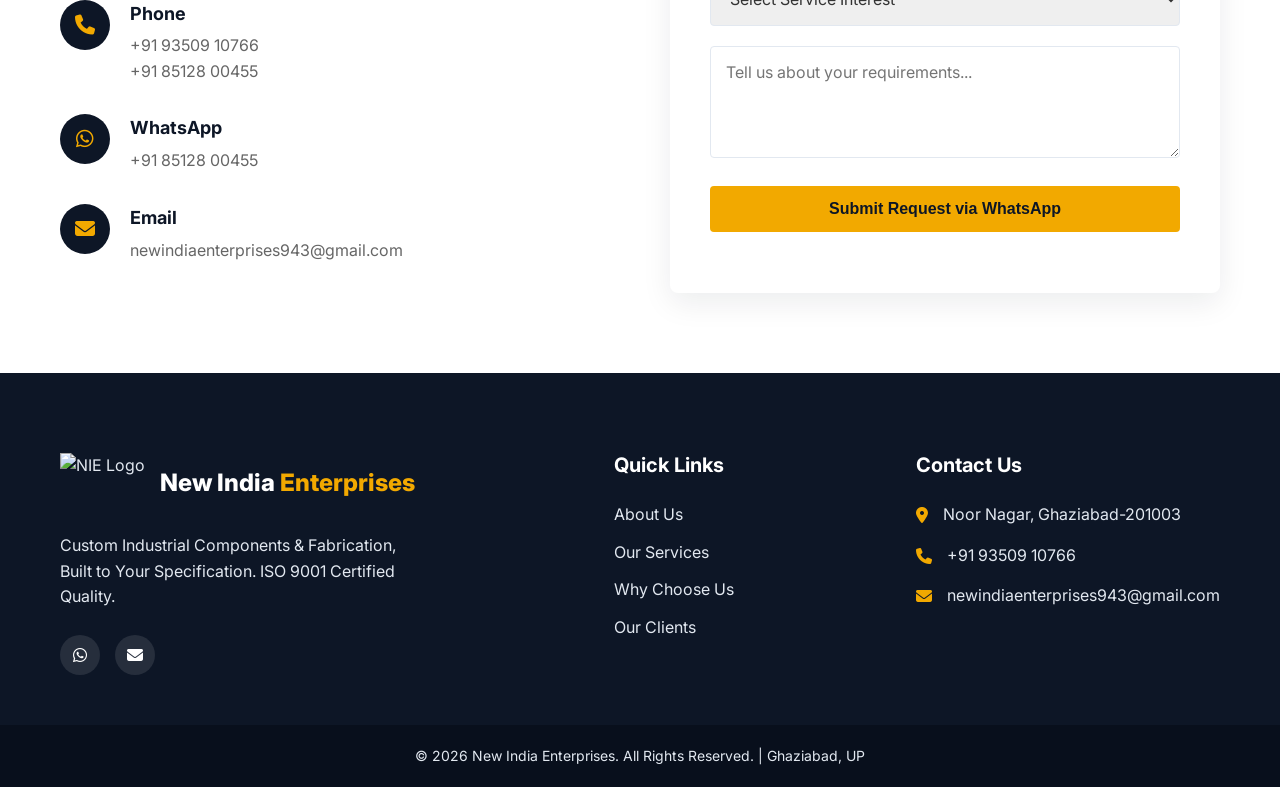
==== commit b2bc0a02: "Add scroll animations and hover effects" ====
--- a/index.html
+++ b/index.html
@@ -9,6 +9,8 @@
     <link rel="stylesheet" href="styles.css?v=2">
     <!-- FontAwesome for Icons -->
     <link rel="stylesheet" href="https://cdnjs.cloudflare.com/ajax/libs/font-awesome/6.4.0/css/all.min.css">
+    <!-- AOS Animation CSS -->
+    <link href="https://unpkg.com/aos@2.3.1/dist/aos.css" rel="stylesheet">
 </head>
 <body id="top">
     <!-- Header -->
@@ -58,7 +60,7 @@
     <section class="hero">
         <div class="hero-bg" style="background-image: url('images/hero.jpg');"></div>
         <div class="hero-overlay"></div>
-        <div class="container hero-content">
+        <div class="container hero-content" data-aos="fade-up" data-aos-duration="1000">
             <span class="badge">ISO 9001 Certified Company</span>
             <h1>Custom Industrial Components & Fabrication</h1>
             <p>Built to Your Specification. Serving the pharmaceutical, sugar mill, heavy engineering, and rolling mill sectors with state-of-the-art manufacturing solutions since 2011.</p>
@@ -76,7 +78,7 @@
     <section id="about" class="section about-section">
         <div class="container">
             <div class="about-grid">
-                <div class="about-text">
+                <div class="about-text" data-aos="fade-right">
                     <h4 class="section-subtitle">About Us</h4>
                     <h2 class="section-title">Helping Businesses Achieve Sustainable Growth</h2>
                     <p>Established over 15 years ago in Ghaziabad, <strong>New India Enterprises</strong> has become a trusted name in developing and offering customized, cost-effective industrial solutions tailored to our customers' exact requirements.</p>
@@ -87,7 +89,7 @@
                         <li><i class="fa-solid fa-circle-check"></i> ISO 9001 Quality Systems</li>
                     </ul>
                 </div>
-                <div class="about-stats">
+                <div class="about-stats" data-aos="fade-left">
                     <div class="stat-box">
                         <div class="stat-number">2011</div>
                         <div class="stat-label">Year Established</div>
@@ -119,7 +121,7 @@
             </div>
             <div class="services-grid">
                 <!-- Service 1 -->
-                <div class="service-card" data-service="pharma">
+                <div class="service-card" data-service="pharma" data-aos="fade-up" data-aos-delay="100">
                     <div class="service-img" style="background-image: url('images/pharma.jpg');"></div>
                     <div class="service-content">
                         <h3>Pharma & Process-Industry Solutions</h3>
@@ -128,7 +130,7 @@
                     </div>
                 </div>
                 <!-- Service 2 -->
-                <div class="service-card" data-service="rubber">
+                <div class="service-card" data-service="rubber" data-aos="fade-up" data-aos-delay="200">
                     <div class="service-img" style="background-image: url('images/rubber.jpg');"></div>
                     <div class="service-content">
                         <h3>Industrial Rubber Components</h3>
@@ -137,7 +139,7 @@
                     </div>
                 </div>
                 <!-- Service 3 -->
-                <div class="service-card" data-service="machinery">
+                <div class="service-card" data-service="machinery" data-aos="fade-up" data-aos-delay="300">
                     <div class="service-img" style="background-image: url('images/machinery.jpg');"></div>
                     <div class="service-content">
                         <h3>Machinery, Accessories & Plastic Parts</h3>
@@ -146,7 +148,7 @@
                     </div>
                 </div>
                 <!-- Service 4 -->
-                <div class="service-card" data-service="fabrication">
+                <div class="service-card" data-service="fabrication" data-aos="fade-up" data-aos-delay="400">
                     <div class="service-img" style="background-image: url('images/fabrication.jpg');"></div>
                     <div class="service-content">
                         <h3>Industrial Fabrication</h3>
@@ -155,7 +157,7 @@
                     </div>
                 </div>
                 <!-- Service 5 -->
-                <div class="service-card" data-service="hvac">
+                <div class="service-card" data-service="hvac" data-aos="fade-up" data-aos-delay="500">
                     <div class="service-img" style="background-image: url('images/hvac.jpg');"></div>
                     <div class="service-content">
                         <h3>HVAC & Clean Room Systems</h3>
@@ -171,7 +173,7 @@
     <section id="why-us" class="section why-us-section">
         <div class="container">
             <div class="why-us-grid">
-                <div class="why-us-content">
+                <div class="why-us-content" data-aos="fade-right">
                     <h4 class="section-subtitle">Why Choose Us</h4>
                     <h2 class="section-title">Quality, Precision & Timely Delivery</h2>
                     <p>Our inviolable existence for more than 15 years is a live testimony of our commitment to our clients. We bring expertise and reliability to every project.</p>
@@ -200,7 +202,7 @@
                         </div>
                     </div>
                 </div>
-                <div class="why-us-cta">
+                <div class="why-us-cta" data-aos="zoom-in" data-aos-delay="200">
                     <div class="cta-box">
                         <h3>Ready to discuss your project?</h3>
                         <p>Send us your specifications and we'll get back to you with a competitive quote.</p>
@@ -258,7 +260,7 @@
     <section id="contact" class="section contact-section">
         <div class="container">
             <div class="contact-grid">
-                <div class="contact-info">
+                <div class="contact-info" data-aos="fade-right">
                     <h4 class="section-subtitle">Get in Touch</h4>
                     <h2 class="section-title">Let's Build Something Great Together</h2>
                     <p>Whether you need custom components or industrial fabrication, our team is ready to deliver.</p>
@@ -295,7 +297,7 @@
                         </li>
                     </ul>
                 </div>
-                <div class="contact-form-container">
+                <div class="contact-form-container" data-aos="fade-left">
                     <form id="quoteForm" class="contact-form">
                         <h3>Request a Quote</h3>
                         <div class="form-group">
@@ -378,5 +380,15 @@
     </div>
 
     <script src="script.js?v=2"></script>
+    
+    <!-- AOS Animation JS -->
+    <script src="https://unpkg.com/aos@2.3.1/dist/aos.js"></script>
+    <script>
+        AOS.init({
+            duration: 800,
+            once: true,
+            offset: 100
+        });
+    </script>
 </body>
 </html>
--- a/styles.css
+++ b/styles.css
@@ -463,6 +463,7 @@
     height: 100%;
     display: flex;
     flex-direction: column;
+    cursor: pointer;
 }
 
 .service-card:hover {
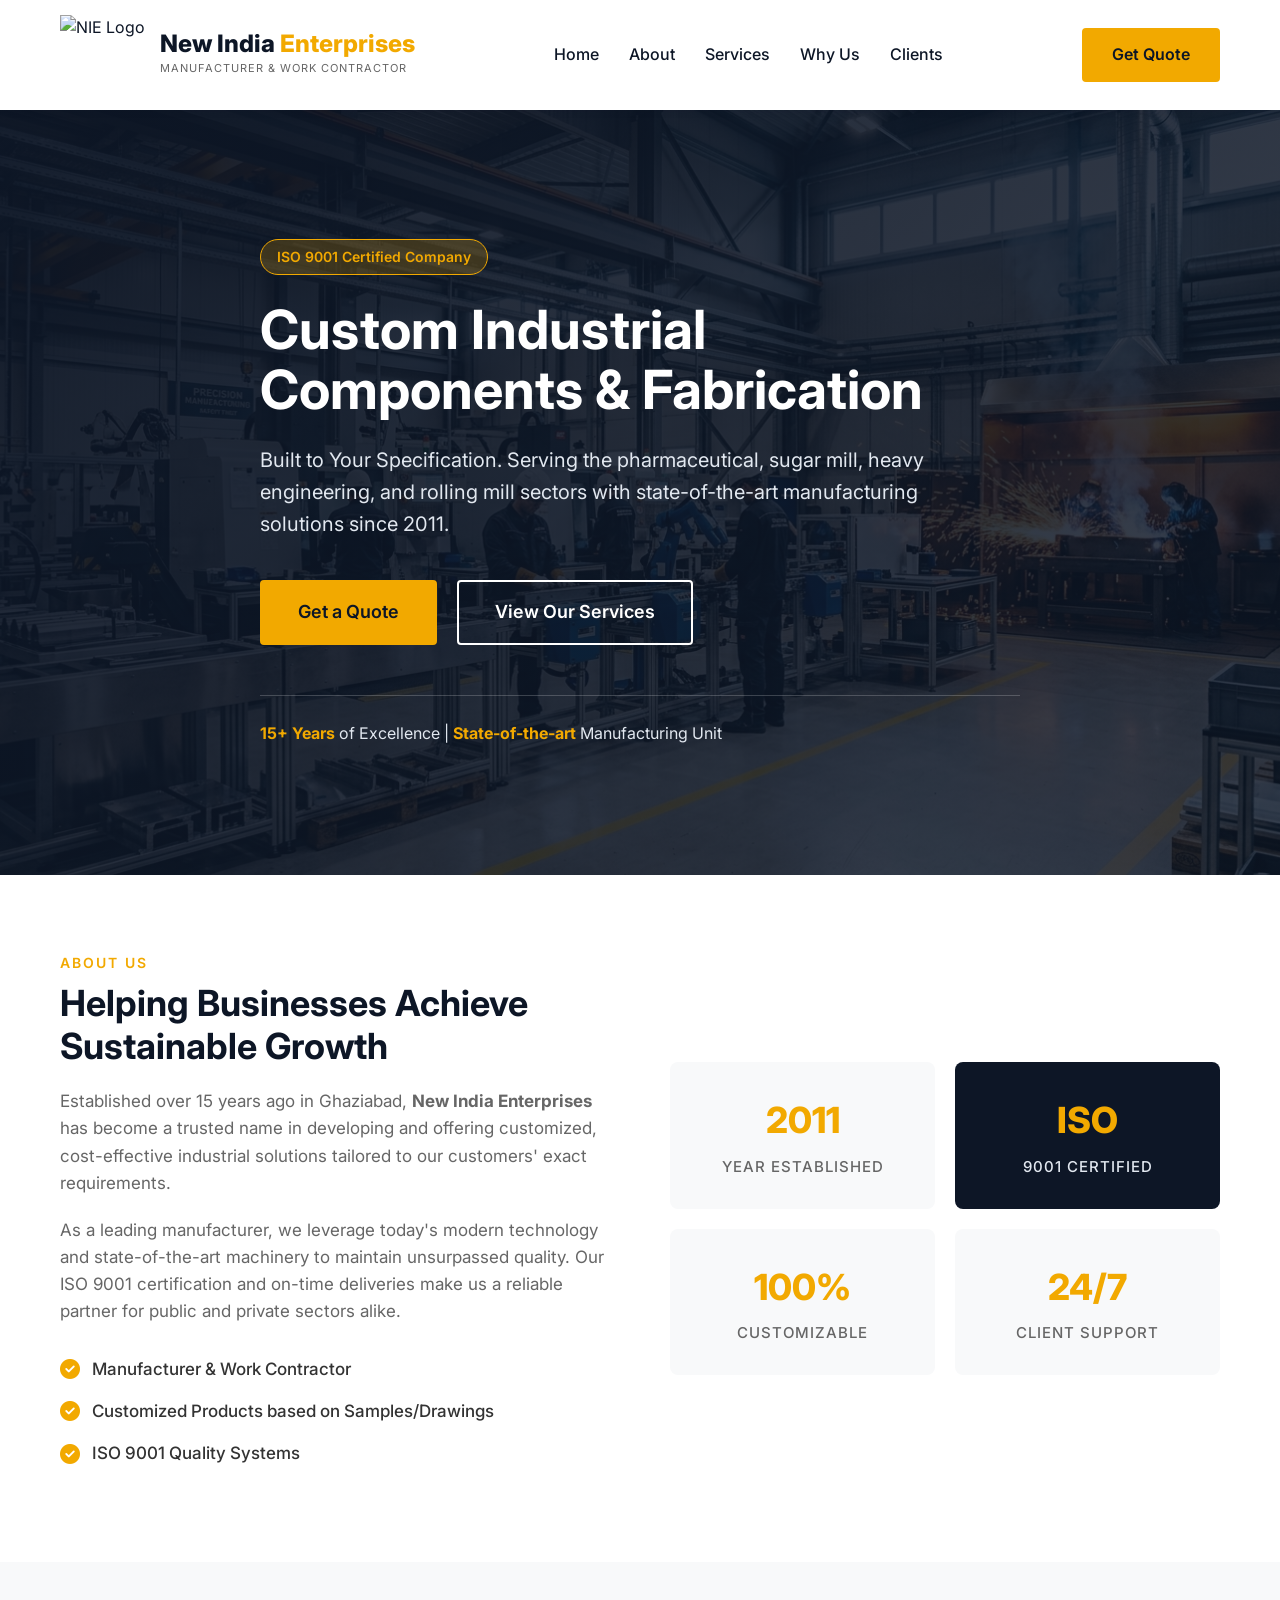
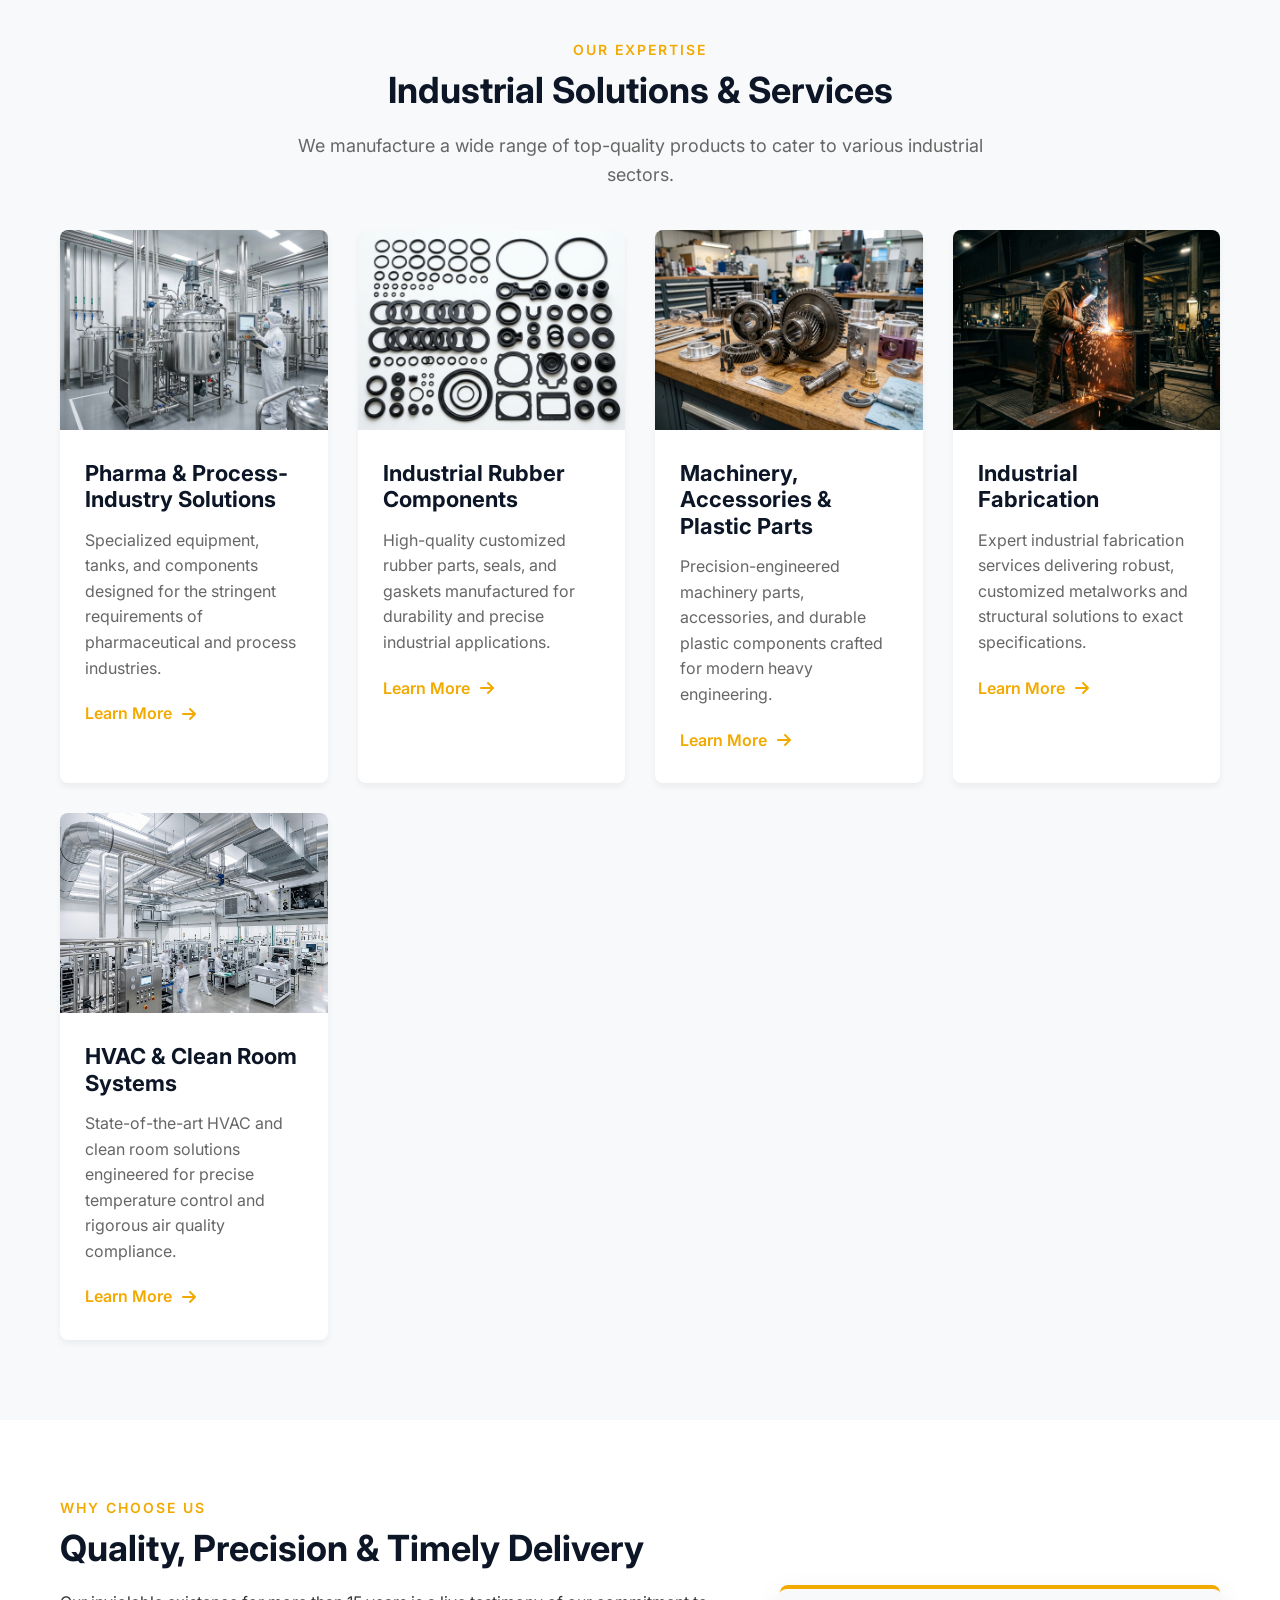
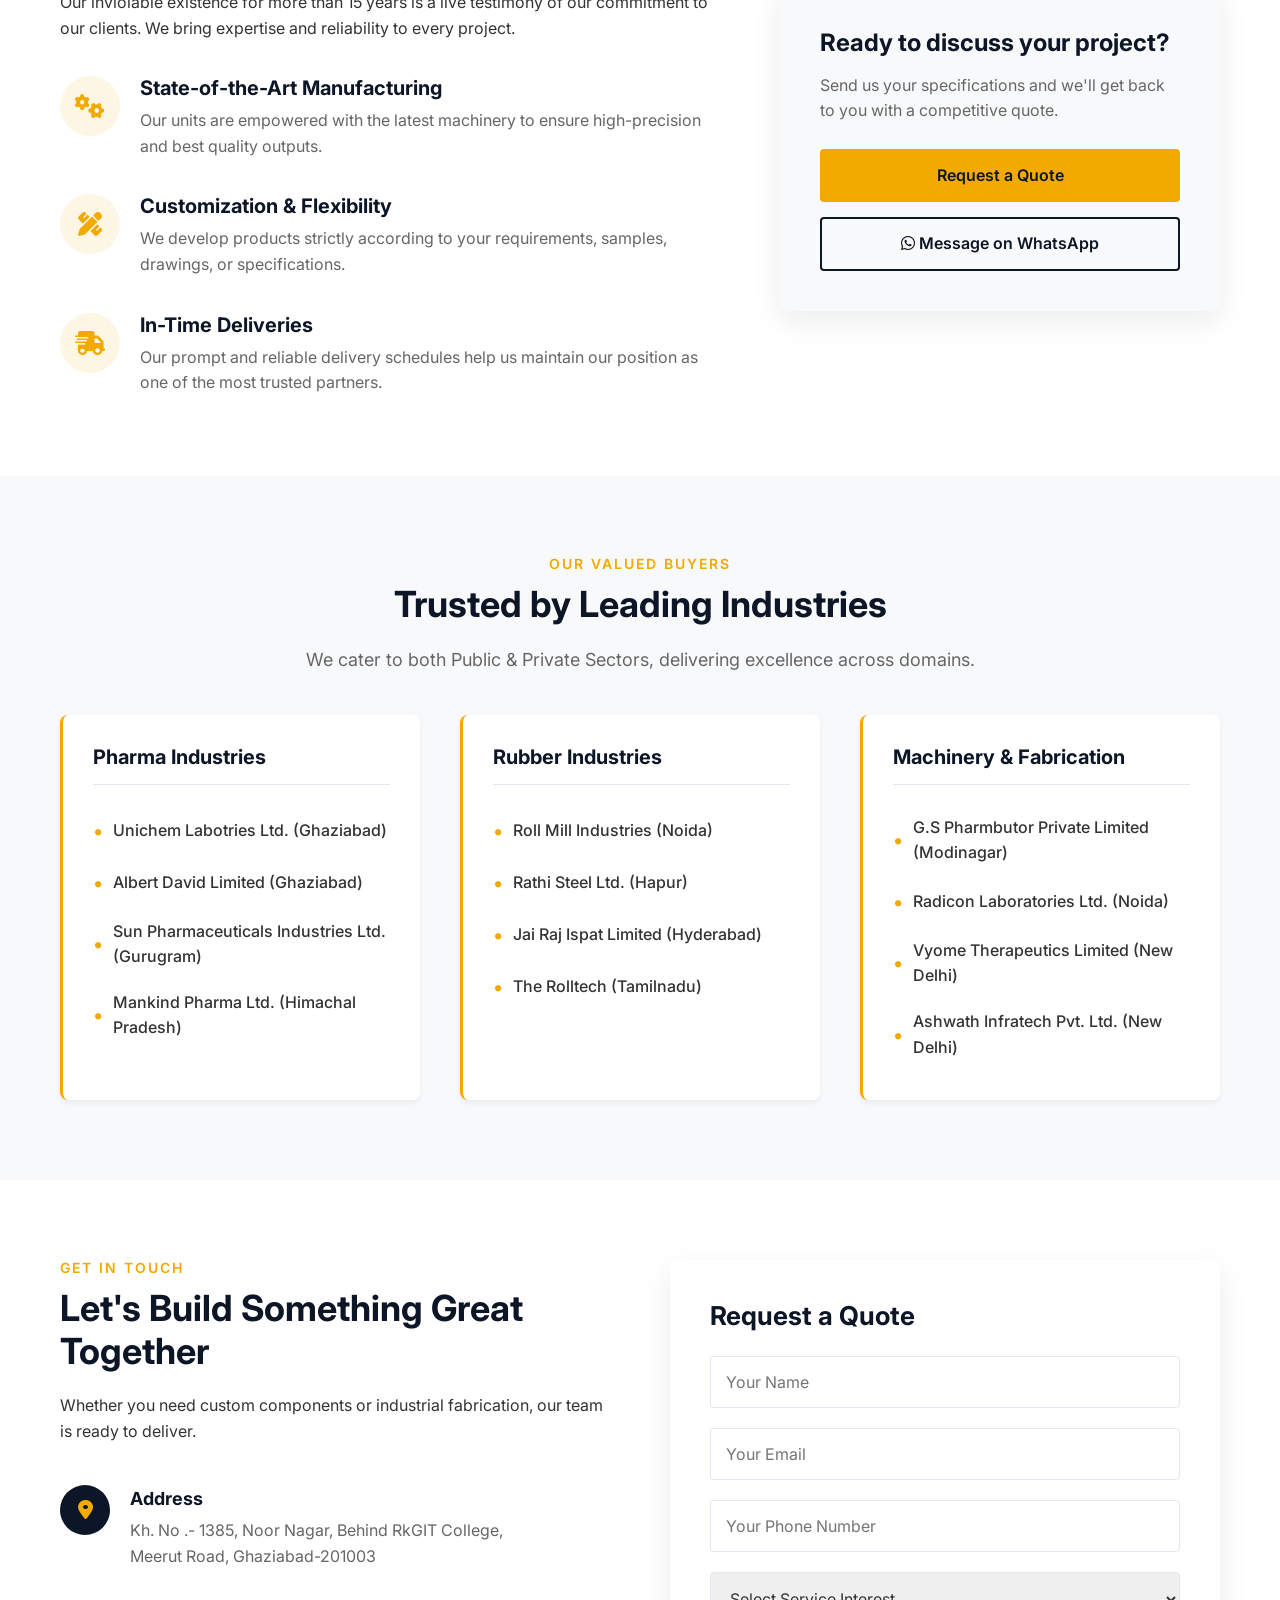
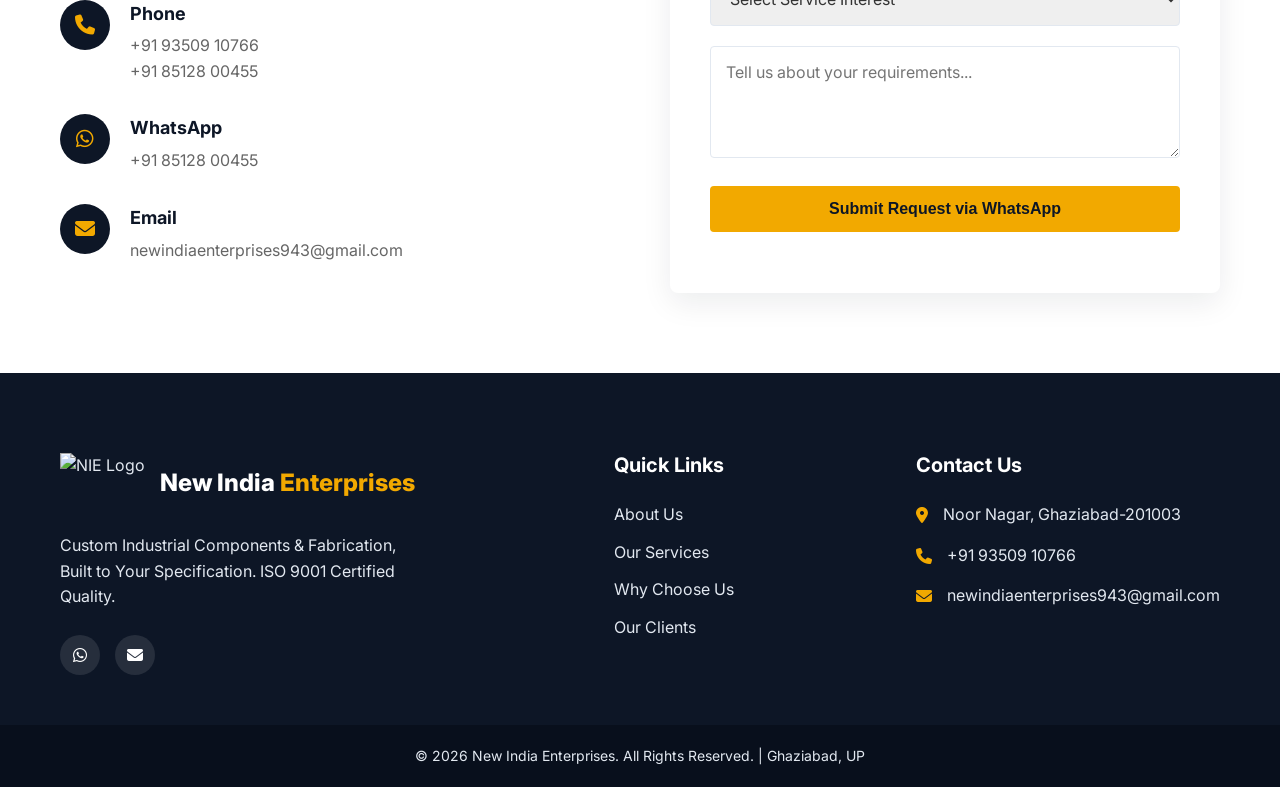
==== commit 4b365fc2: "Add favicon to website" ====
--- a/index.html
+++ b/index.html
@@ -11,6 +11,10 @@
     <link rel="stylesheet" href="https://cdnjs.cloudflare.com/ajax/libs/font-awesome/6.4.0/css/all.min.css">
     <!-- AOS Animation CSS -->
     <link href="https://unpkg.com/aos@2.3.1/dist/aos.css" rel="stylesheet">
+    
+    <!-- Favicon -->
+    <link rel="icon" href="images/favicon.jpg" type="image/jpeg">
+    <link rel="apple-touch-icon" href="images/favicon.jpg">
 </head>
 <body id="top">
     <!-- Header -->
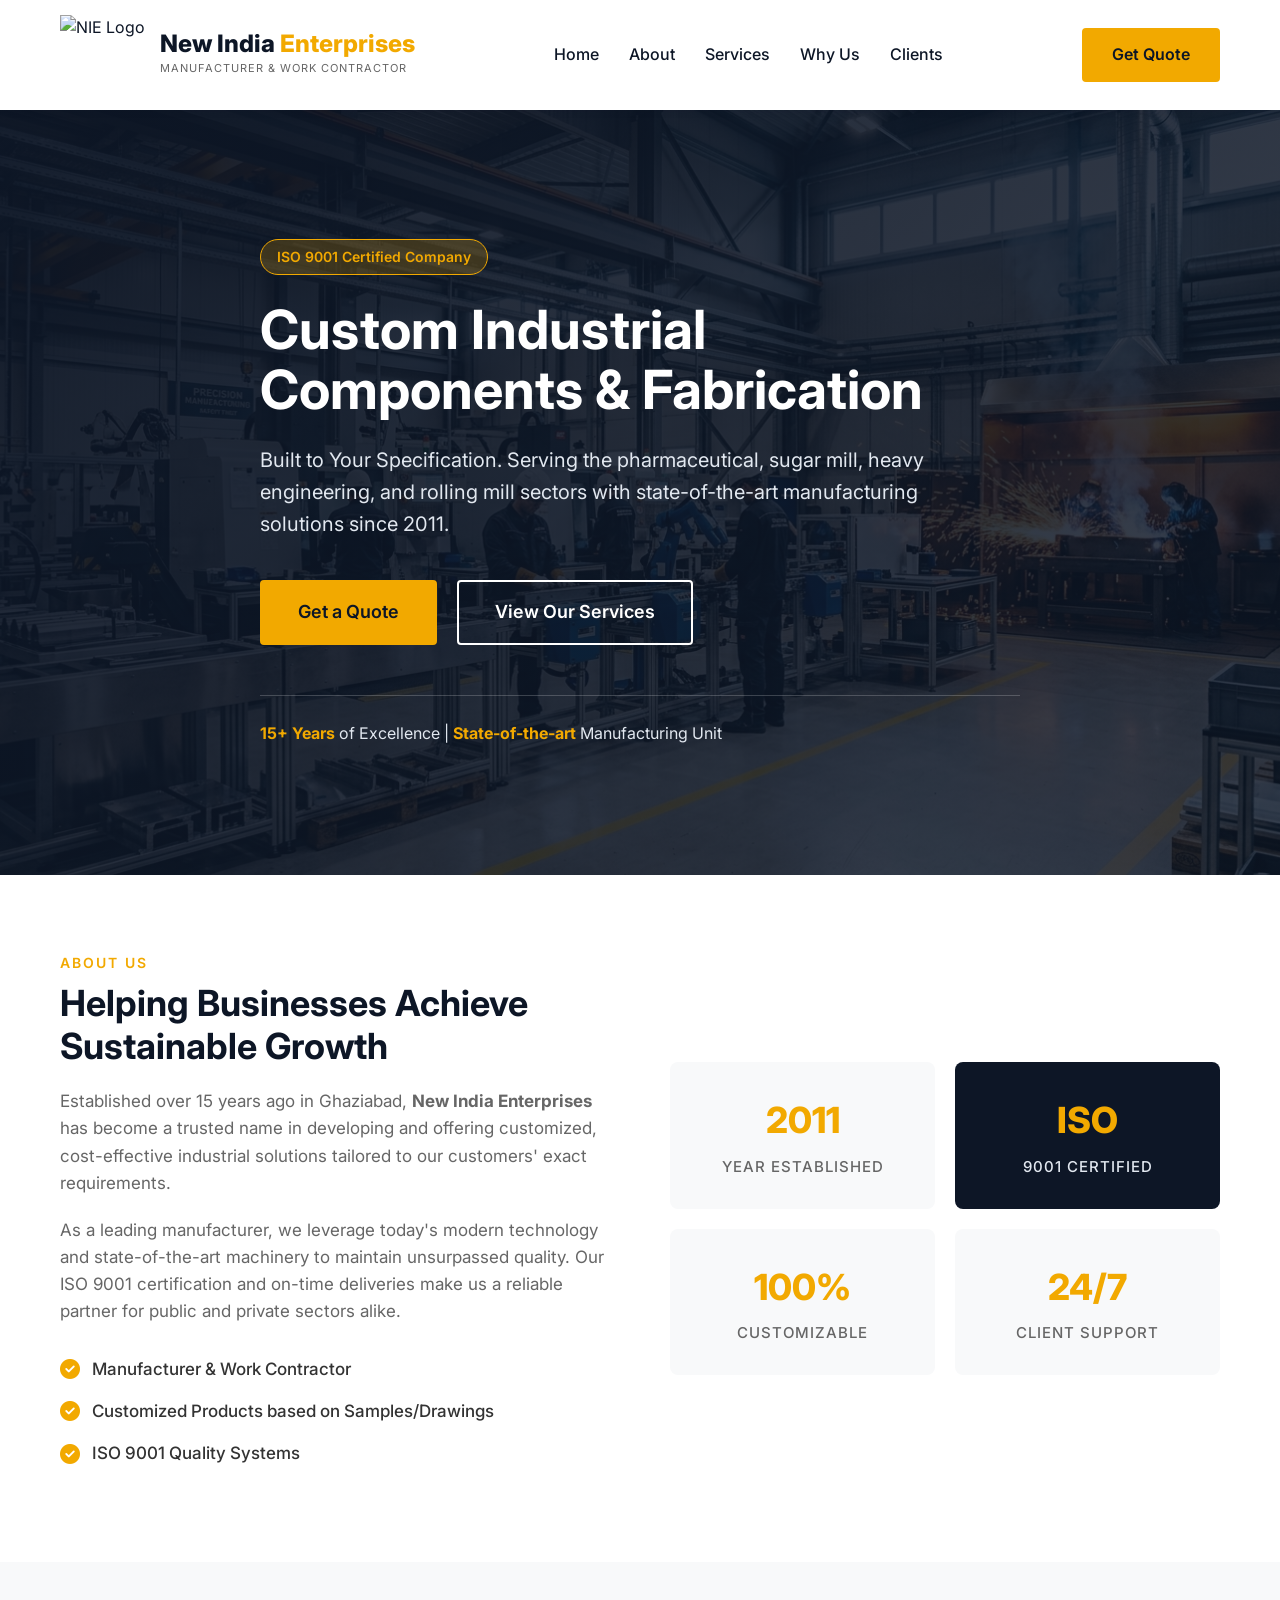
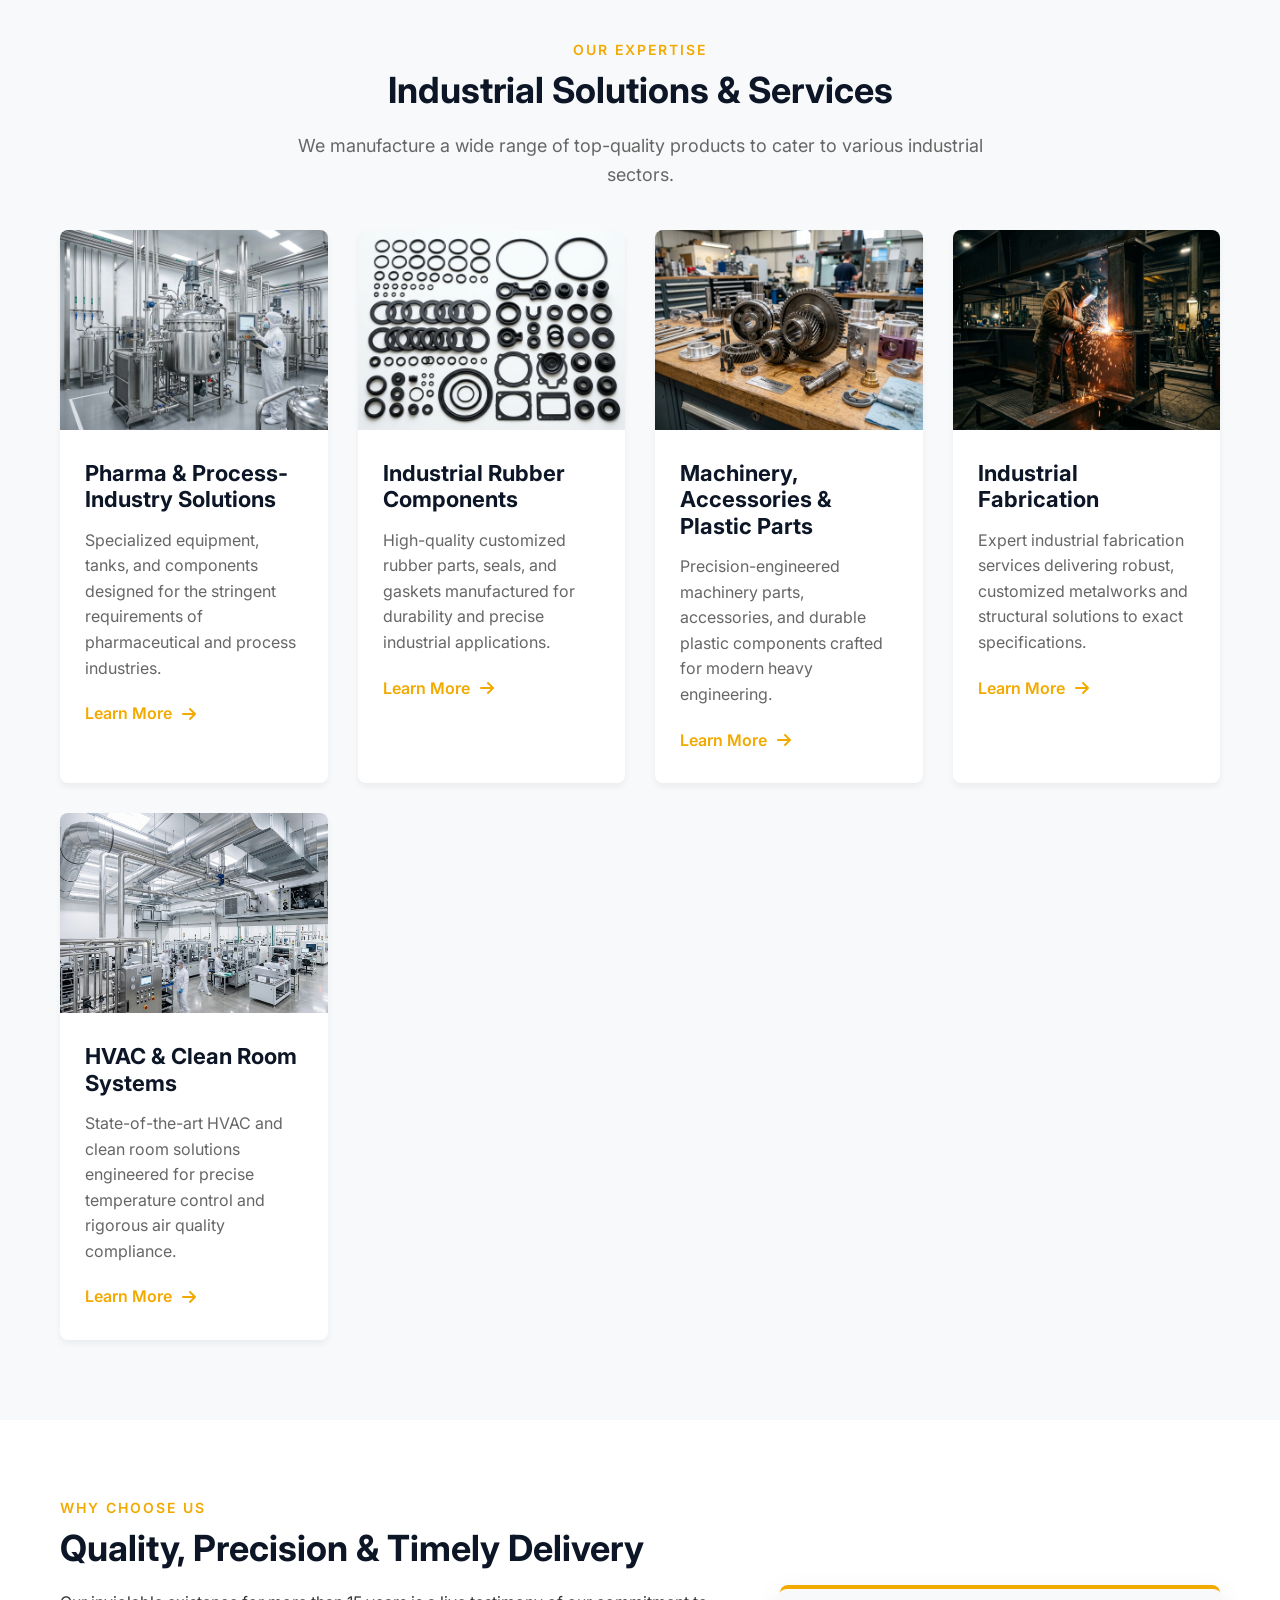
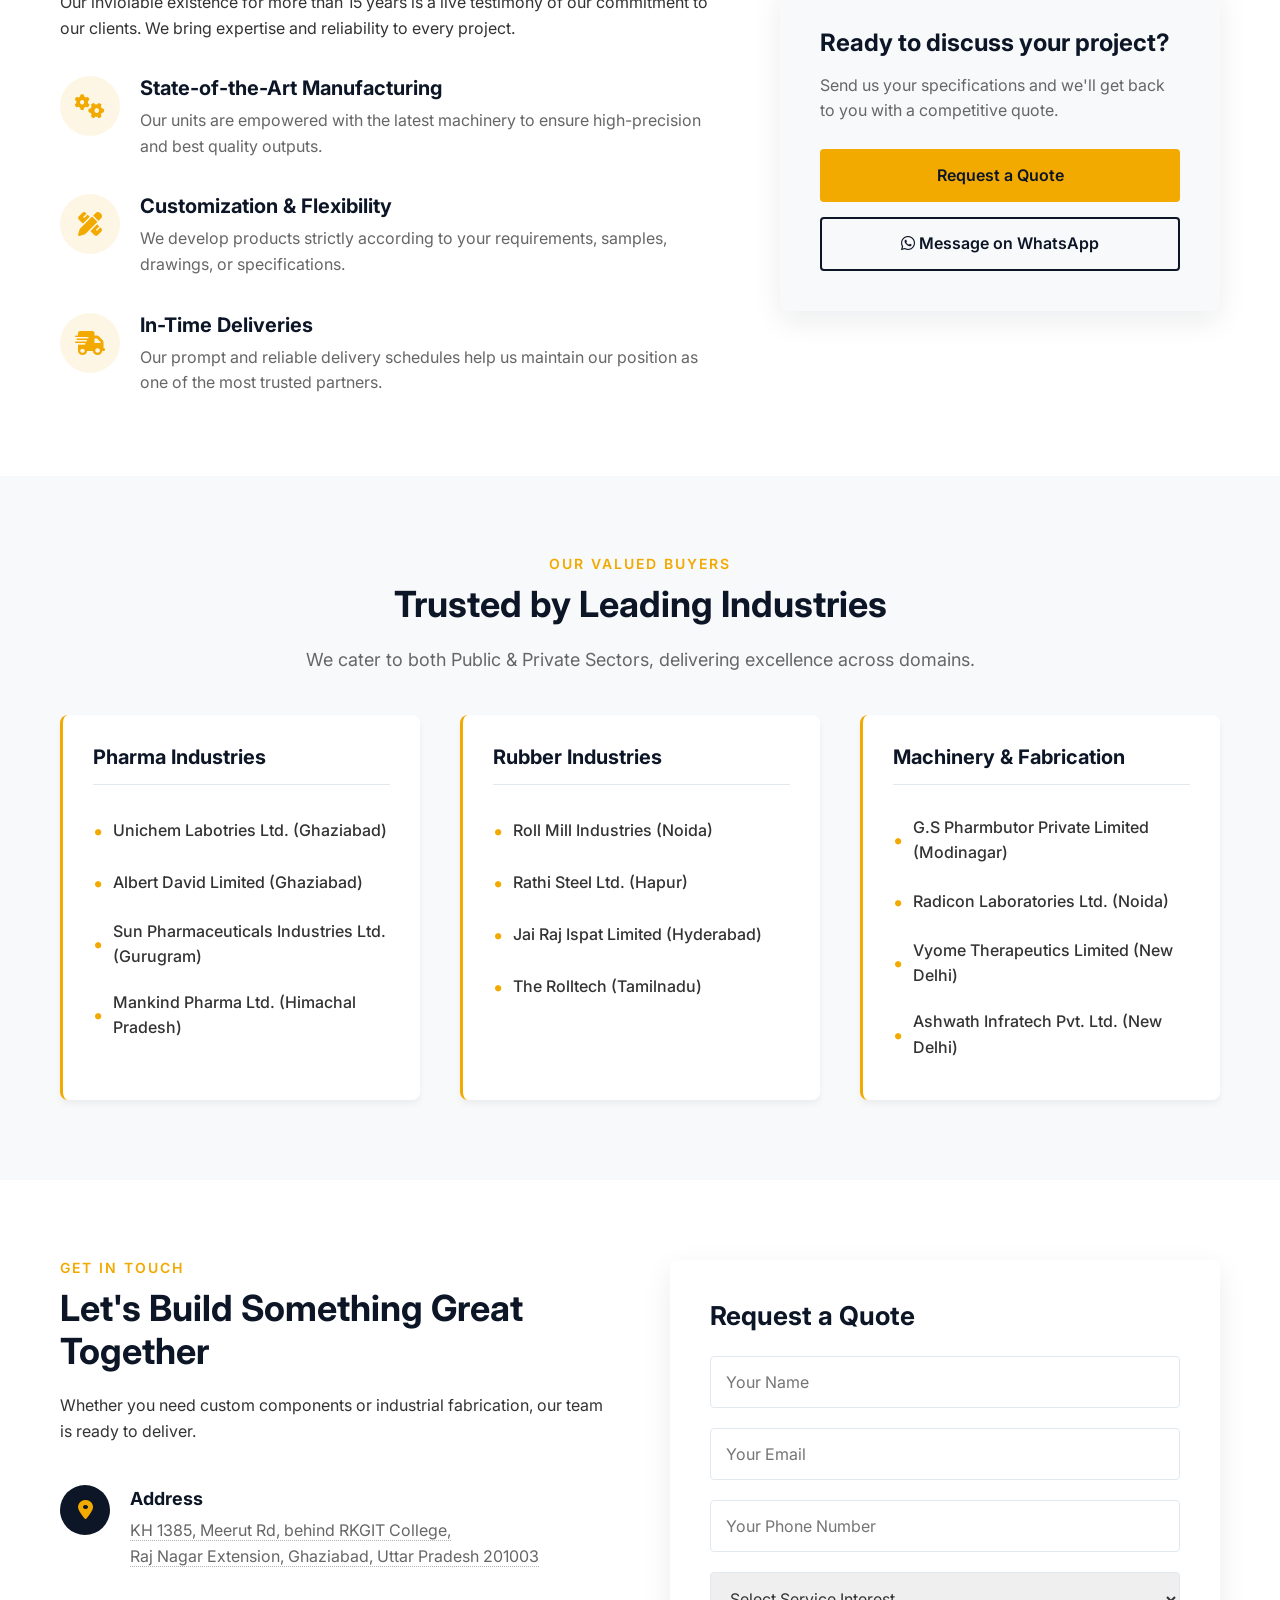
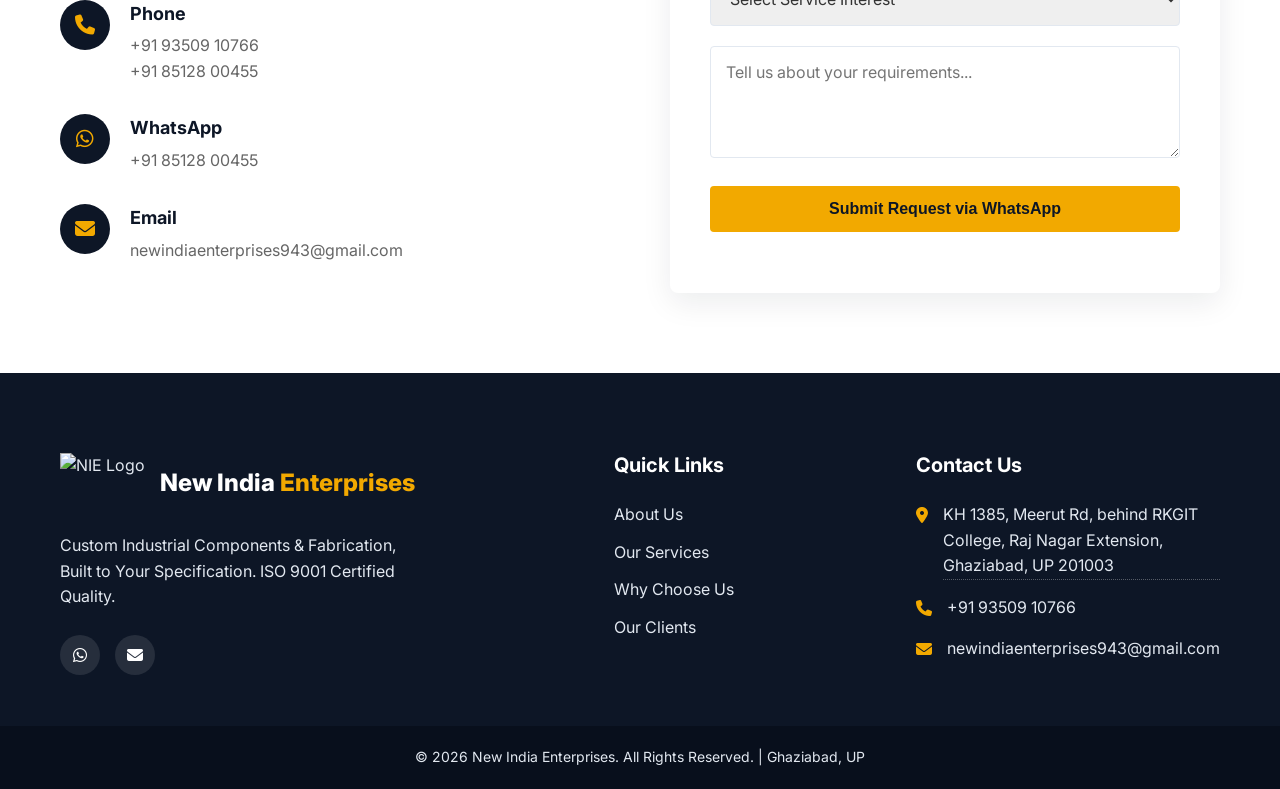
==== commit 703f2ddb: "Update address and add Google Maps link" ====
--- a/index.html
+++ b/index.html
@@ -274,7 +274,7 @@
                             <div class="icon"><i class="fa-solid fa-location-dot"></i></div>
                             <div class="text">
                                 <strong>Address</strong>
-                                <span>Kh. No .- 1385, Noor Nagar, Behind RkGIT College,<br>Meerut Road, Ghaziabad-201003</span>
+                                <span><a href="https://maps.app.goo.gl/wyJeFhTMYXNu6kK5A" target="_blank" rel="noopener noreferrer" class="address-link">KH 1385, Meerut Rd, behind RKGIT College,<br>Raj Nagar Extension, Ghaziabad, Uttar Pradesh 201003</a></span>
                             </div>
                         </li>
                         <li>
@@ -359,7 +359,7 @@
             </div>
             <div class="footer-contact">
                 <h4>Contact Us</h4>
-                <p><i class="fa-solid fa-location-dot"></i> Noor Nagar, Ghaziabad-201003</p>
+                <p><i class="fa-solid fa-location-dot"></i> <a href="https://maps.app.goo.gl/wyJeFhTMYXNu6kK5A" target="_blank" rel="noopener noreferrer" class="address-link footer-address">KH 1385, Meerut Rd, behind RKGIT College, Raj Nagar Extension, Ghaziabad, UP 201003</a></p>
                 <p><i class="fa-solid fa-phone"></i> +91 93509 10766</p>
                 <p><i class="fa-solid fa-envelope"></i> newindiaenterprises943@gmail.com</p>
             </div>
--- a/styles.css
+++ b/styles.css
@@ -997,3 +997,9 @@
         height: 250px;
     }
 }
+
+/* Address Link */
+.address-link { color: inherit; text-decoration: none; transition: var(--transition); border-bottom: 1px dotted rgba(0,0,0,0.3); }
+.address-link:hover { color: var(--secondary); border-bottom-color: var(--secondary); }
+.site-footer .address-link { border-bottom-color: rgba(255,255,255,0.3); }
+.site-footer .address-link:hover { border-bottom-color: var(--secondary); }
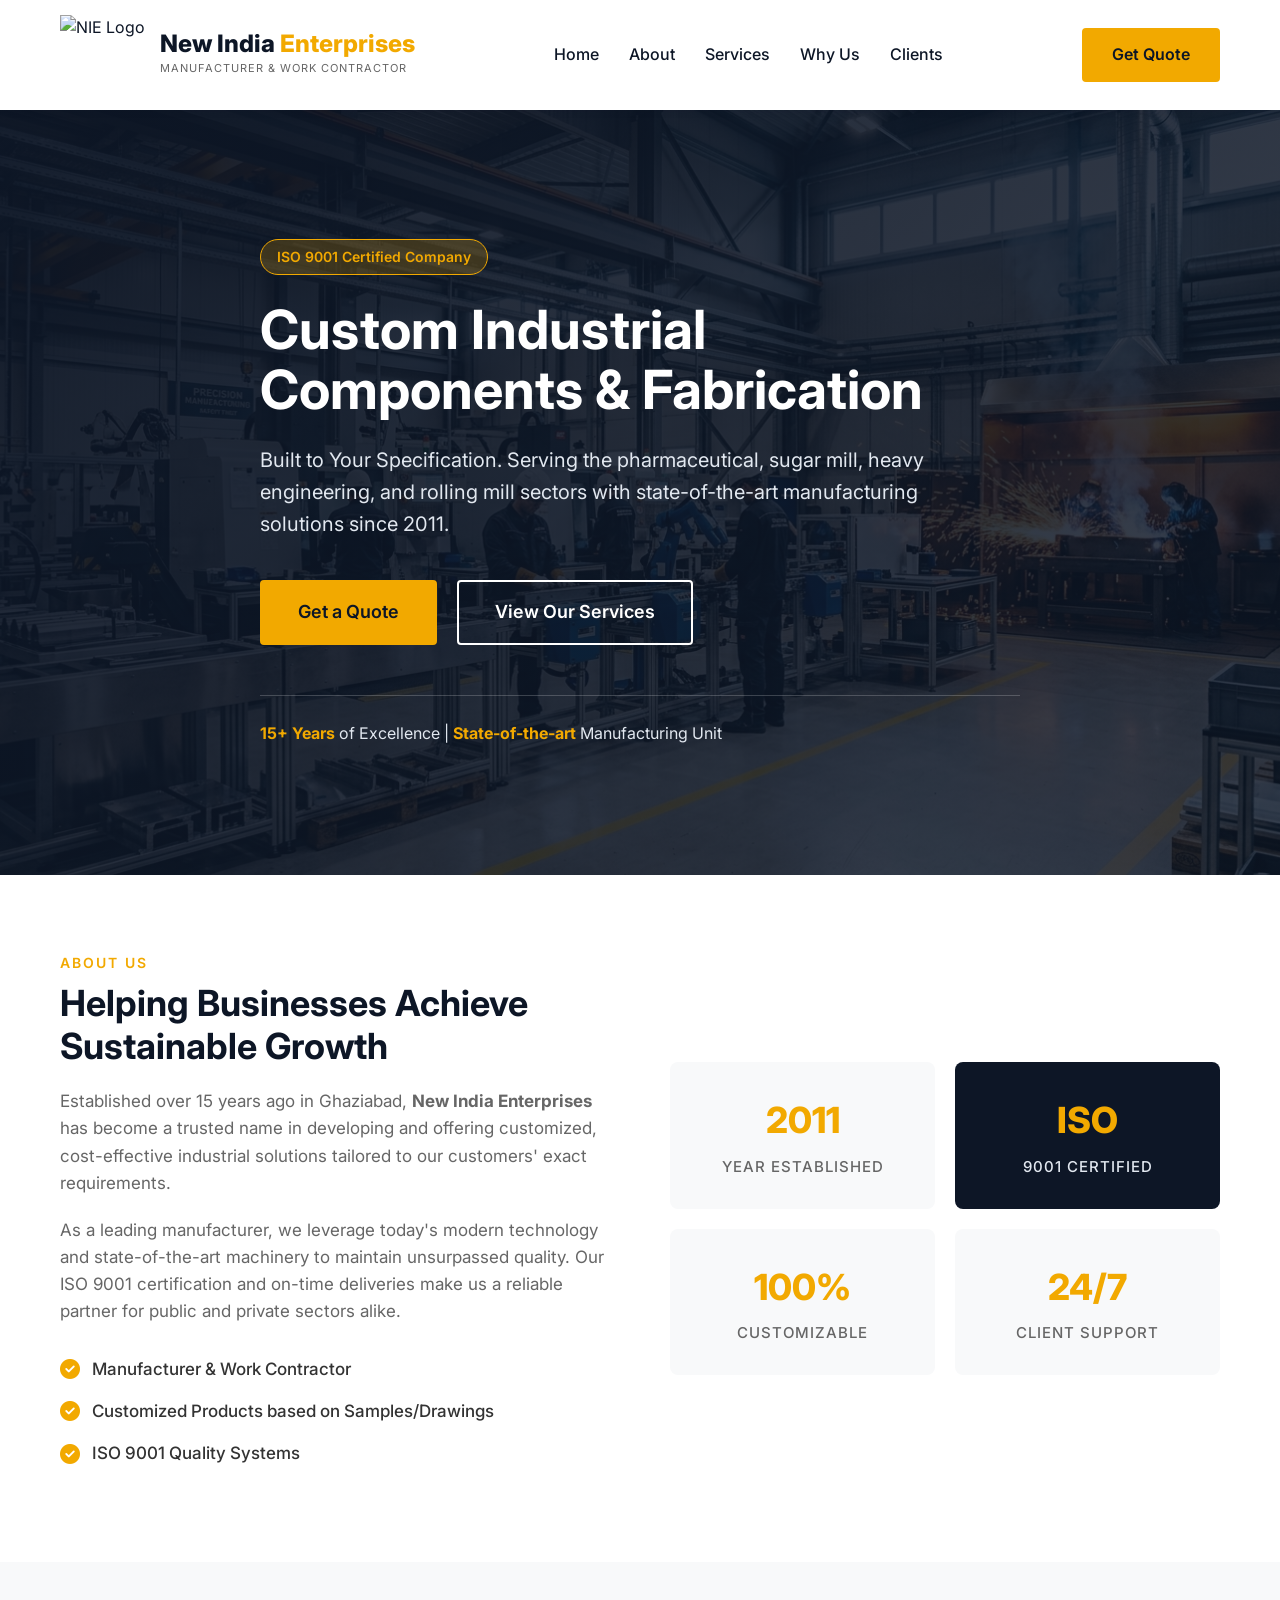
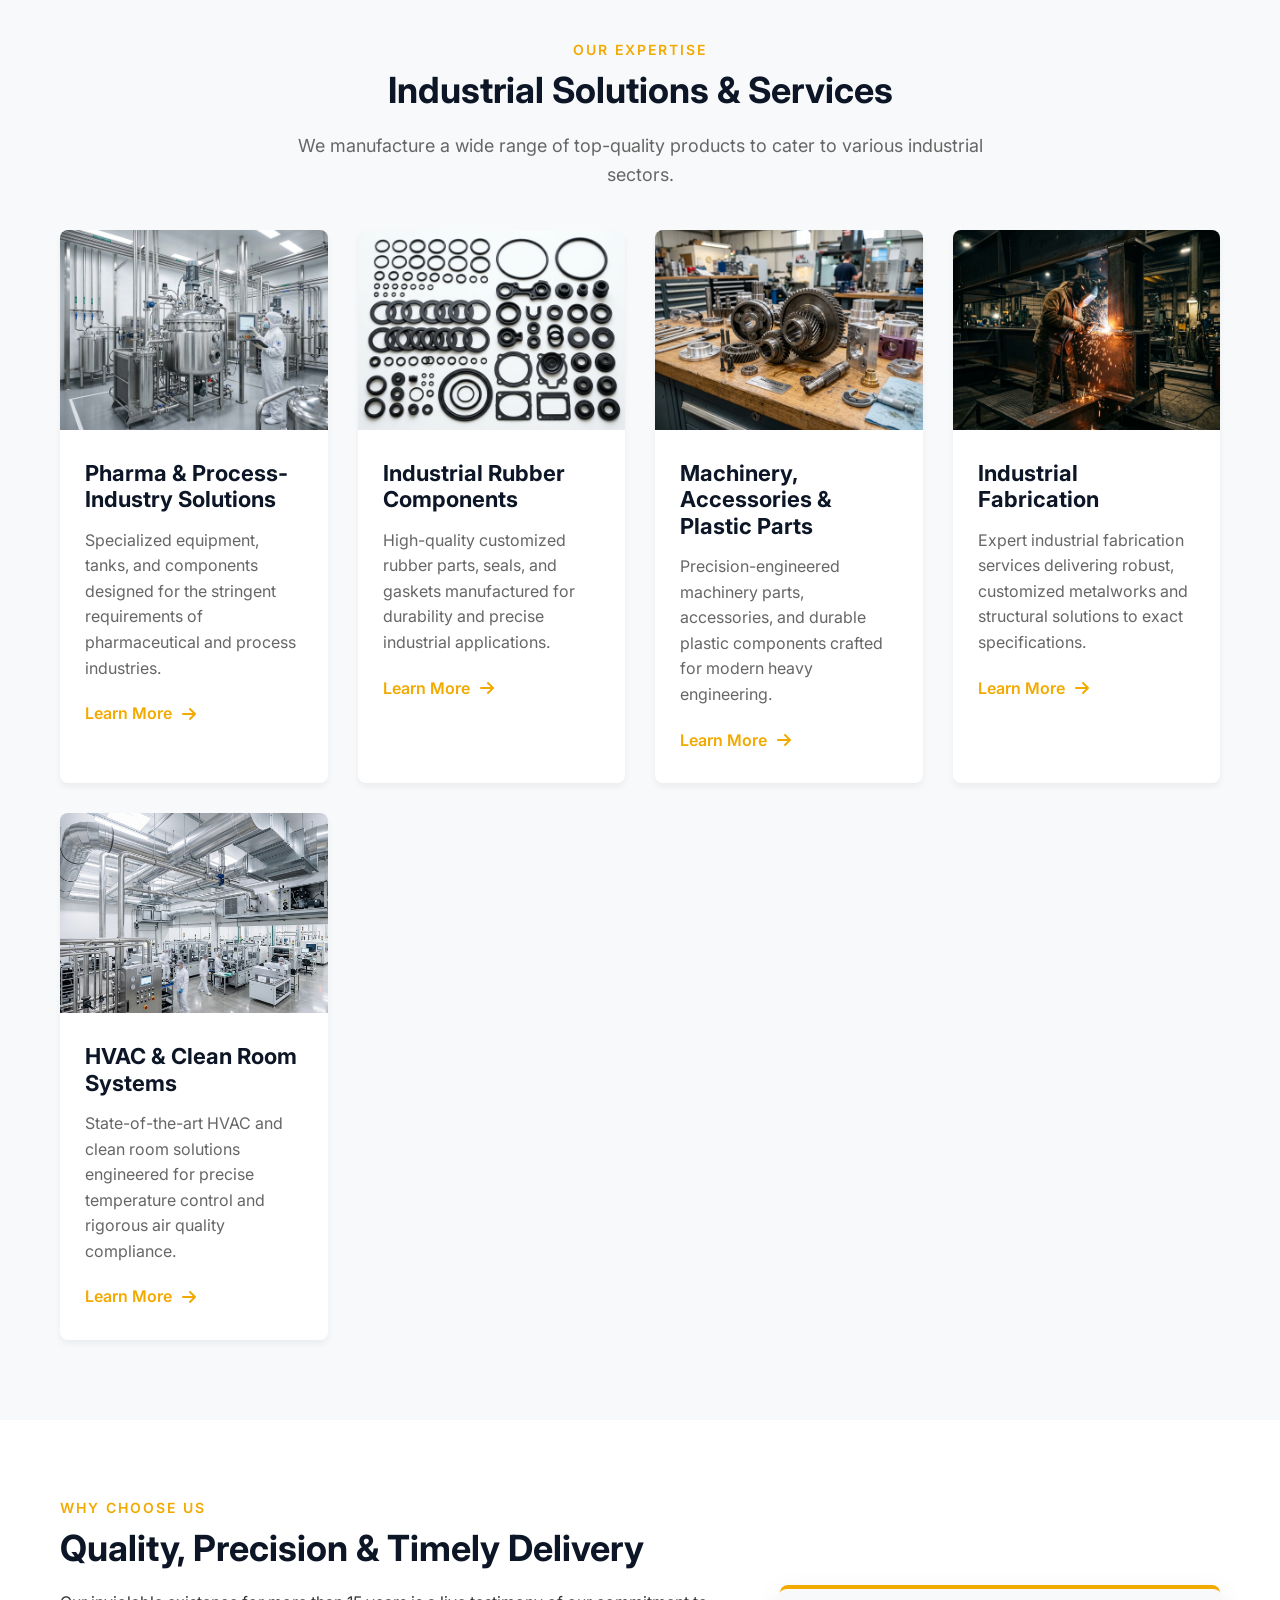
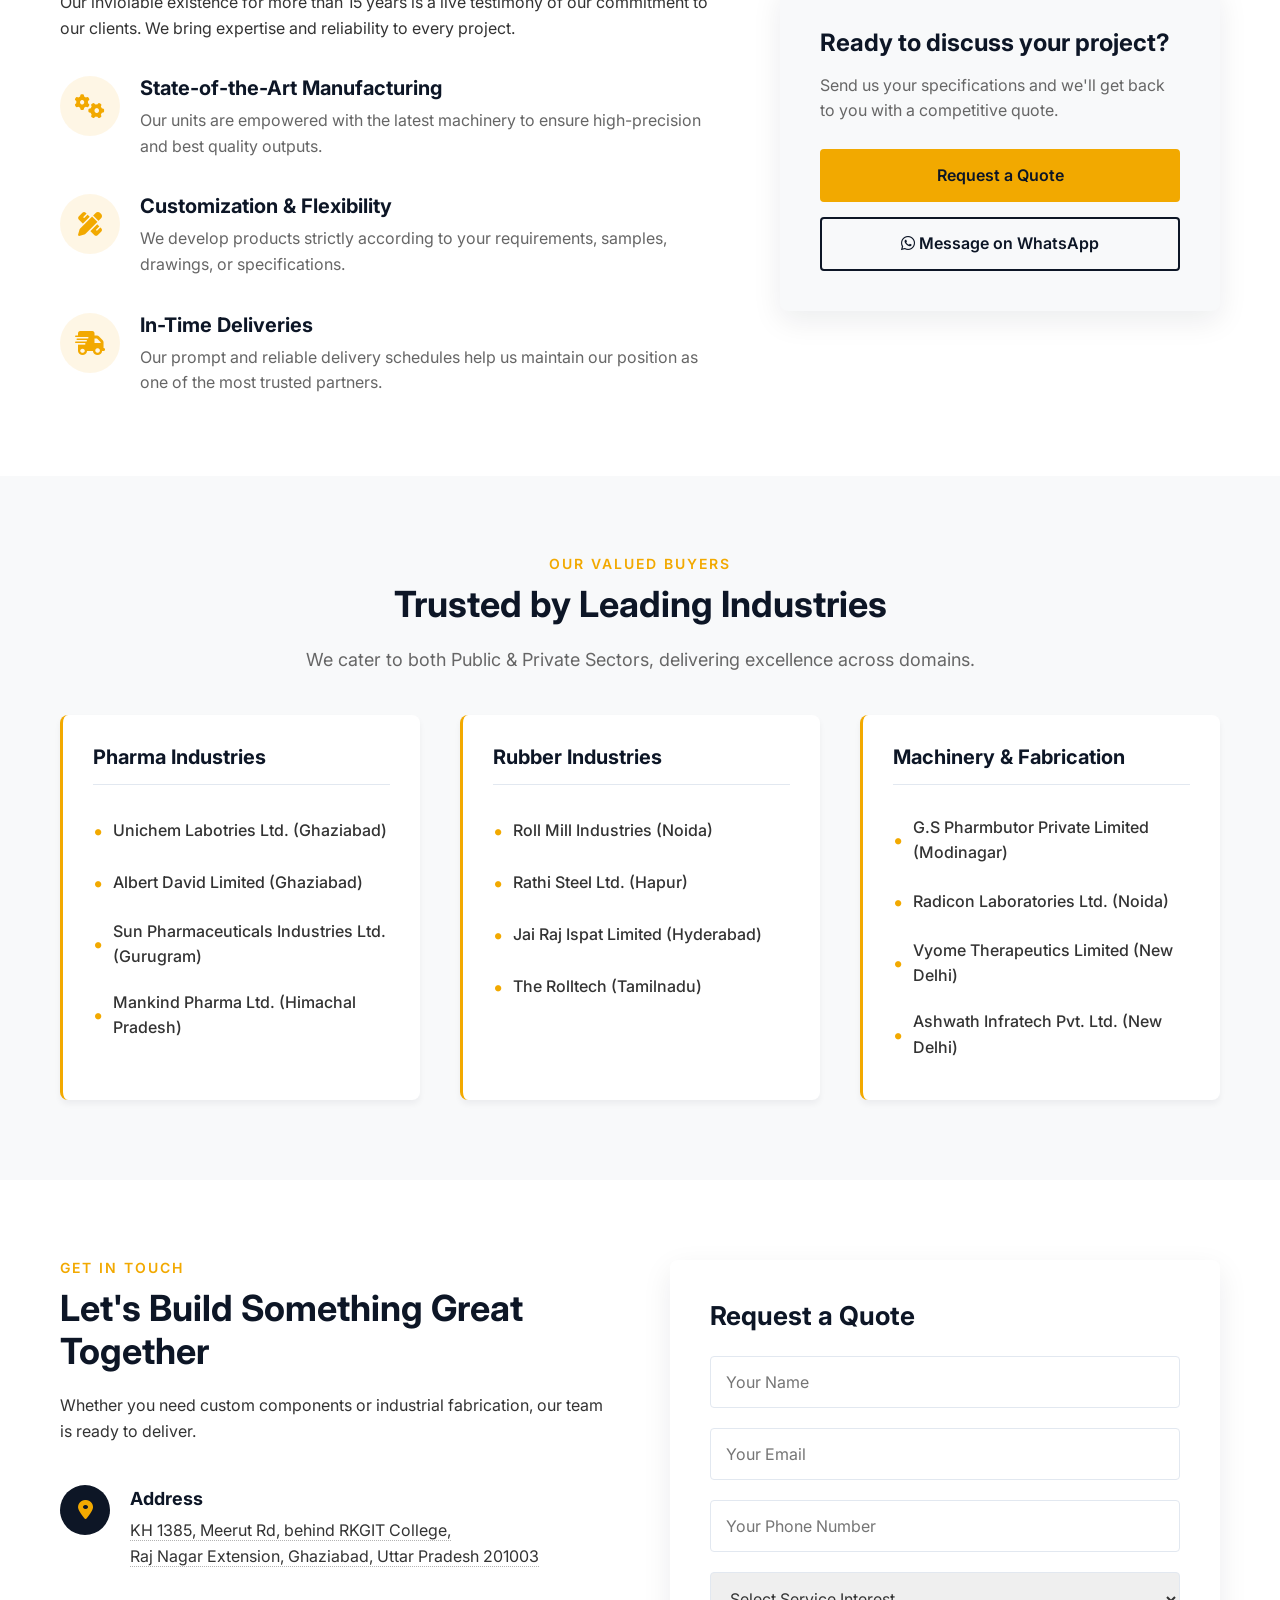
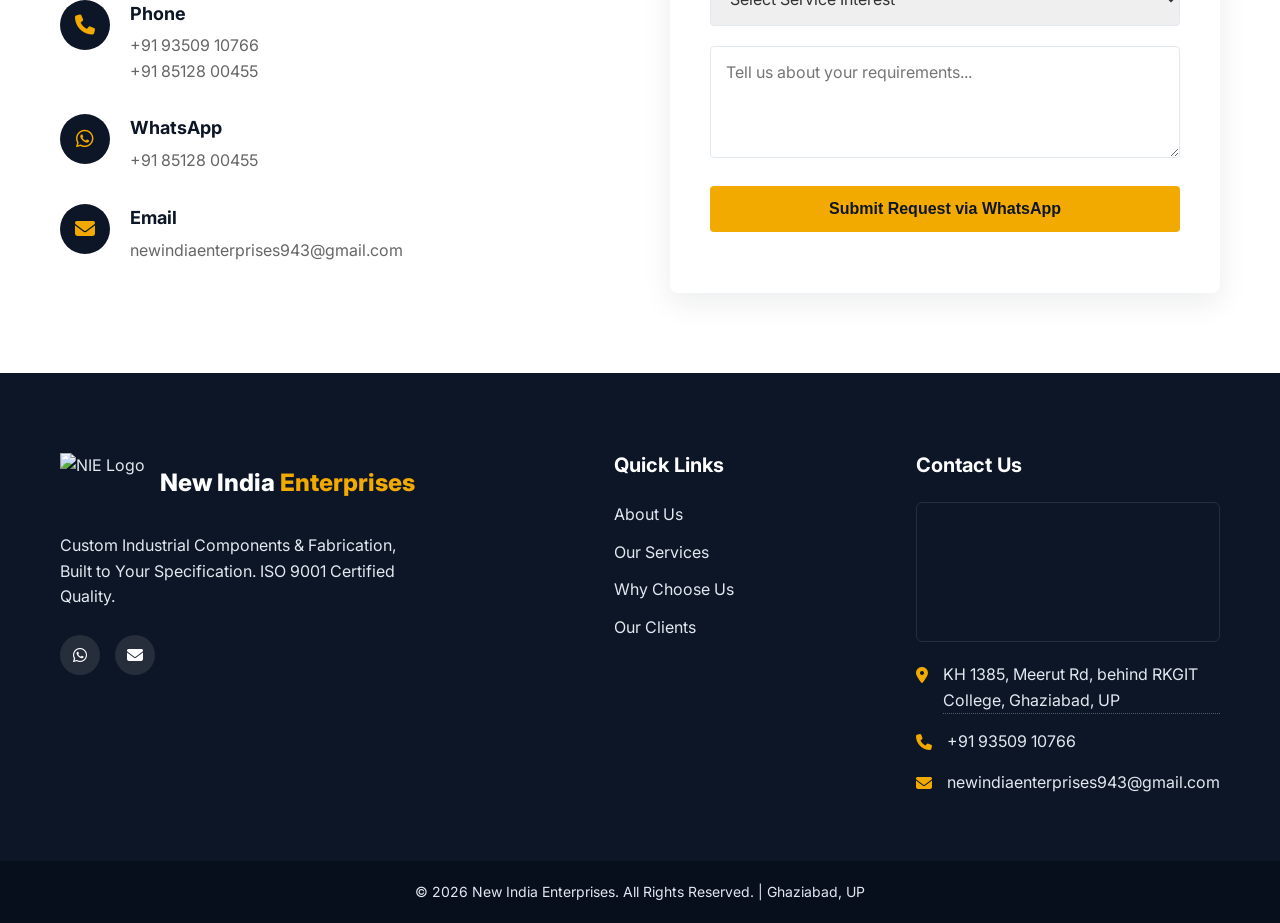
==== commit 8d7b7759: "Fix address link visibility and embed Google Maps in footer" ====
--- a/index.html
+++ b/index.html
@@ -274,7 +274,7 @@
                             <div class="icon"><i class="fa-solid fa-location-dot"></i></div>
                             <div class="text">
                                 <strong>Address</strong>
-                                <span><a href="https://maps.app.goo.gl/wyJeFhTMYXNu6kK5A" target="_blank" rel="noopener noreferrer" class="address-link">KH 1385, Meerut Rd, behind RKGIT College,<br>Raj Nagar Extension, Ghaziabad, Uttar Pradesh 201003</a></span>
+                                <span><a href="https://maps.app.goo.gl/wyJeFhTMYXNu6kK5A" target="_blank" rel="noopener noreferrer" class="address-link" style="color: var(--text-main);">KH 1385, Meerut Rd, behind RKGIT College,<br>Raj Nagar Extension, Ghaziabad, Uttar Pradesh 201003</a></span>
                             </div>
                         </li>
                         <li>
@@ -359,7 +359,10 @@
             </div>
             <div class="footer-contact">
                 <h4>Contact Us</h4>
-                <p><i class="fa-solid fa-location-dot"></i> <a href="https://maps.app.goo.gl/wyJeFhTMYXNu6kK5A" target="_blank" rel="noopener noreferrer" class="address-link footer-address">KH 1385, Meerut Rd, behind RKGIT College, Raj Nagar Extension, Ghaziabad, UP 201003</a></p>
+                <div style="border-radius: 6px; overflow: hidden; margin-bottom: 20px; height: 140px; border: 1px solid rgba(255,255,255,0.1);">
+                    <iframe src="https://maps.google.com/maps?q=Kh.+No.+1385,+Meerut+Rd,+behind+RKGIT+College,+Raj+Nagar+Extension,+Ghaziabad,+Uttar+Pradesh+201003&t=&z=14&ie=UTF8&iwloc=&output=embed" width="100%" height="100%" style="border:0;" allowfullscreen="" loading="lazy" referrerpolicy="no-referrer-when-downgrade"></iframe>
+                </div>
+                <p><i class="fa-solid fa-location-dot"></i> <a href="https://maps.app.goo.gl/wyJeFhTMYXNu6kK5A" target="_blank" rel="noopener noreferrer" class="address-link footer-address" style="color: #e2e8f0;">KH 1385, Meerut Rd, behind RKGIT College, Ghaziabad, UP</a></p>
                 <p><i class="fa-solid fa-phone"></i> +91 93509 10766</p>
                 <p><i class="fa-solid fa-envelope"></i> newindiaenterprises943@gmail.com</p>
             </div>
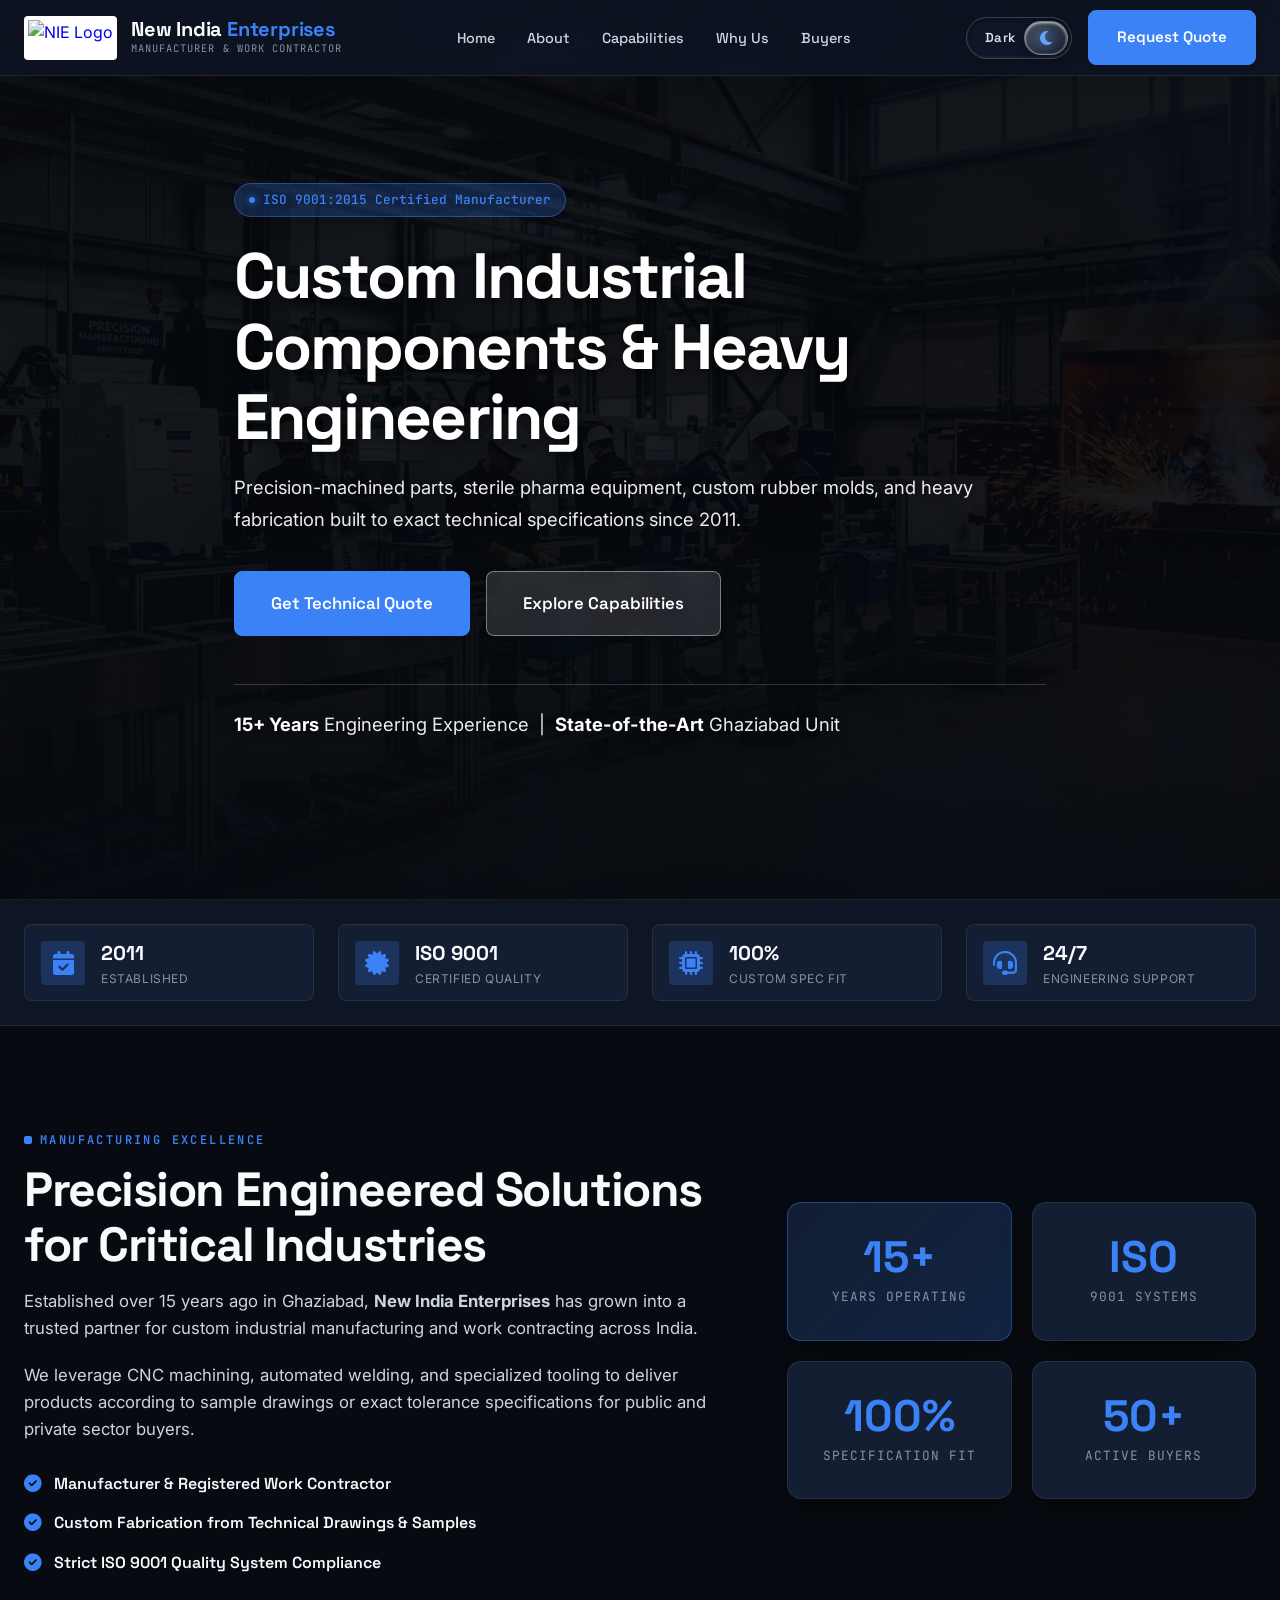
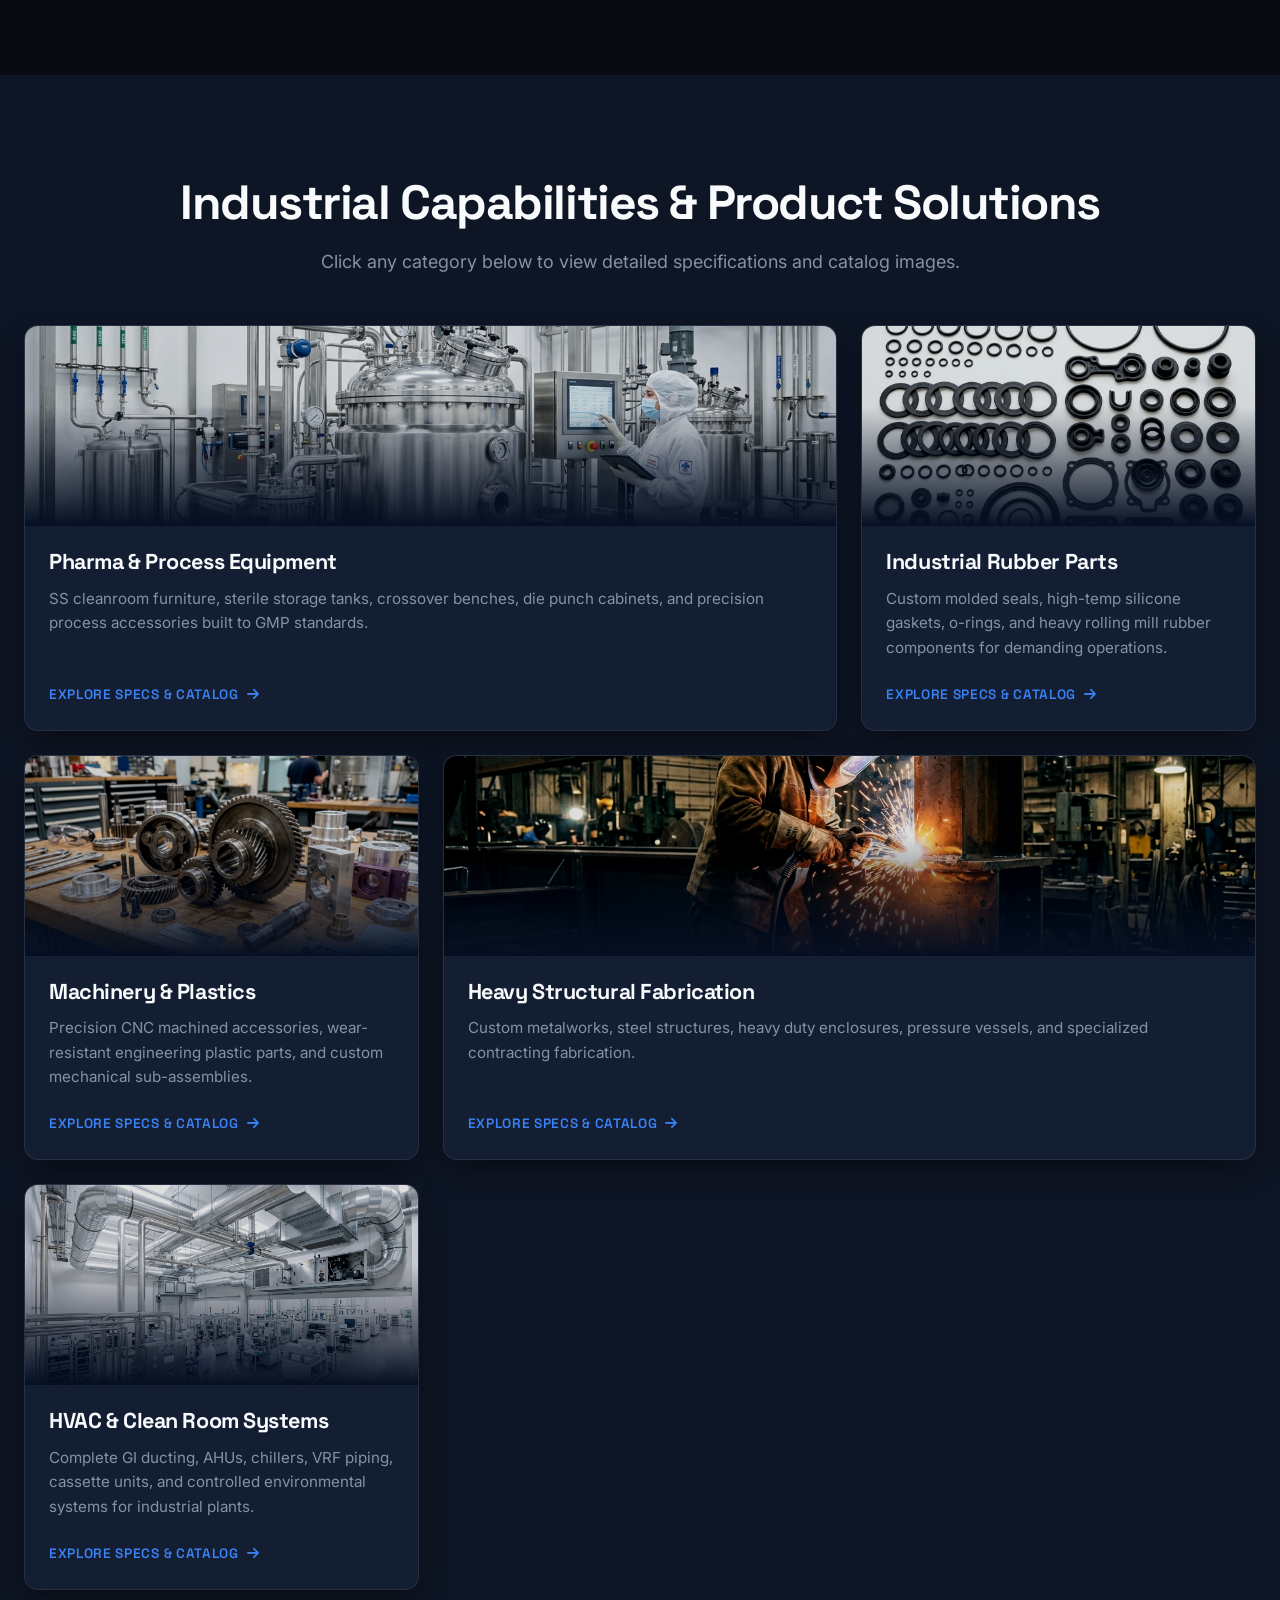
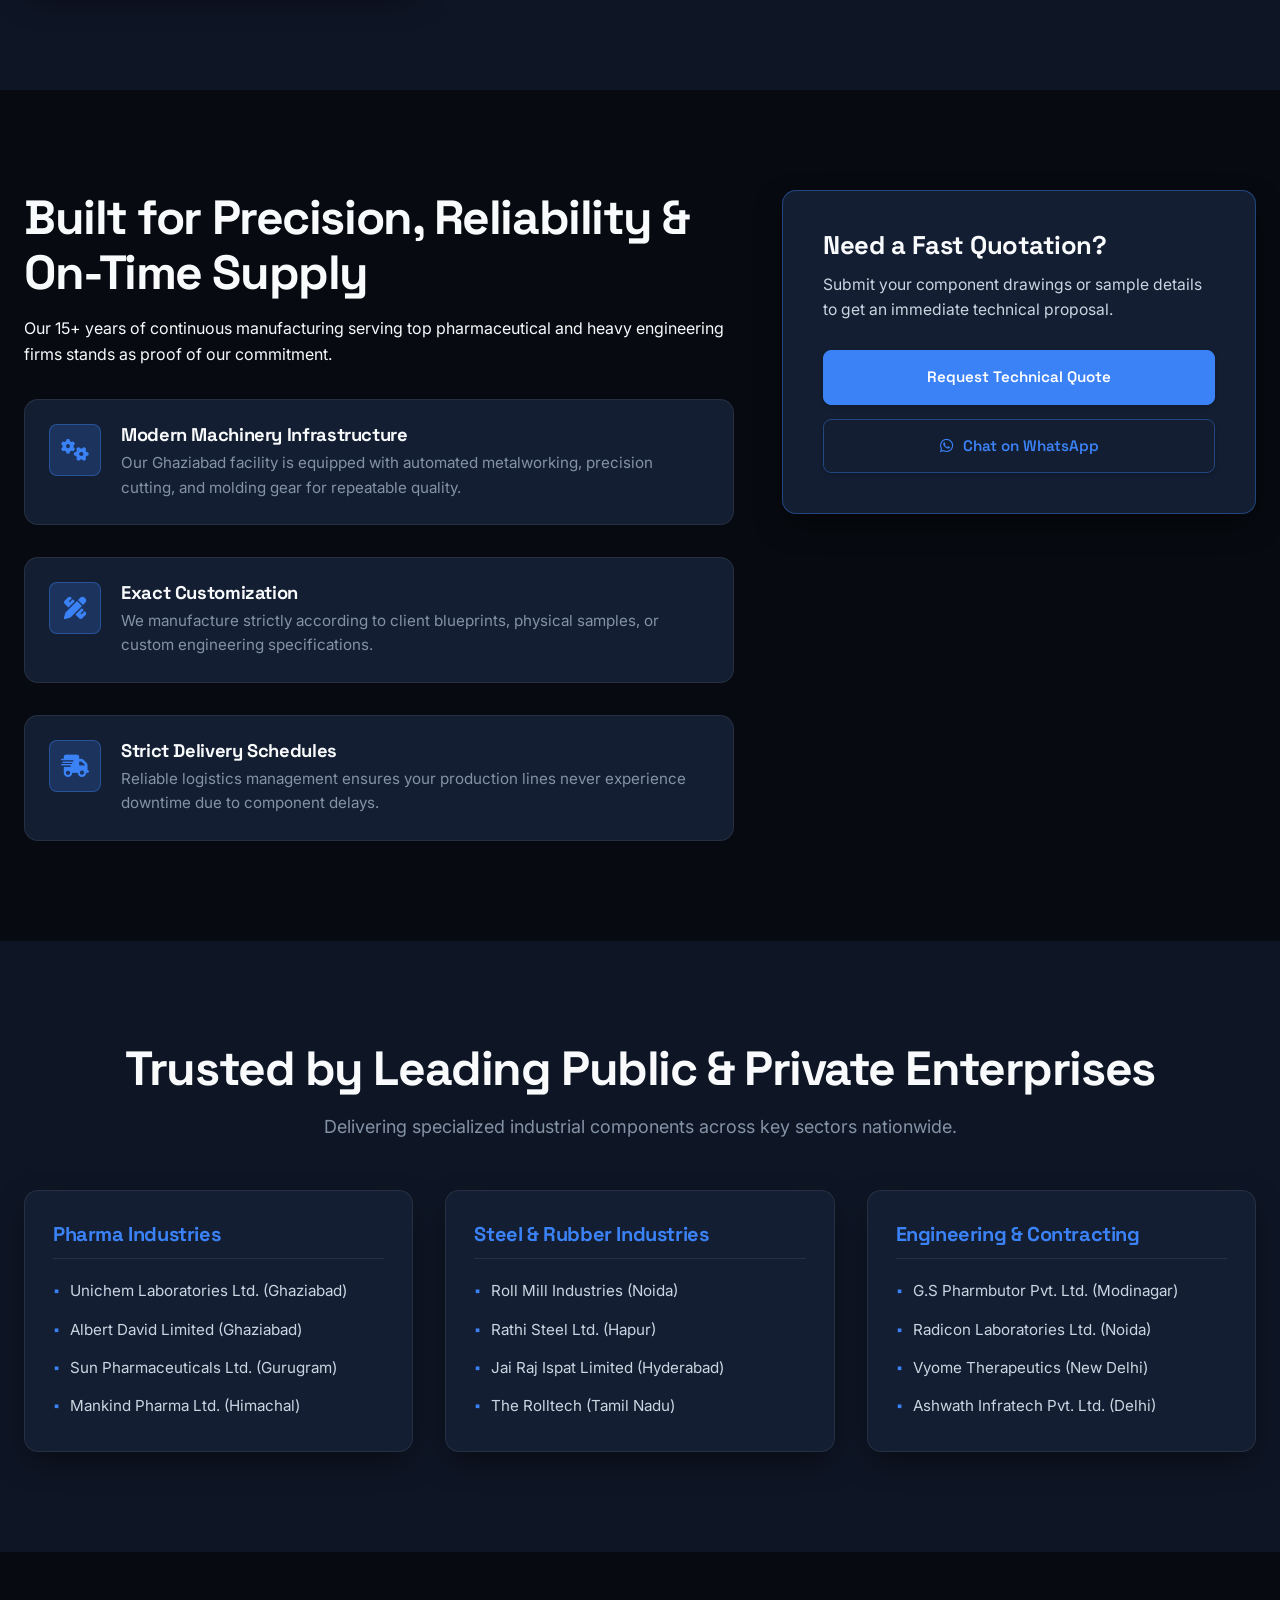
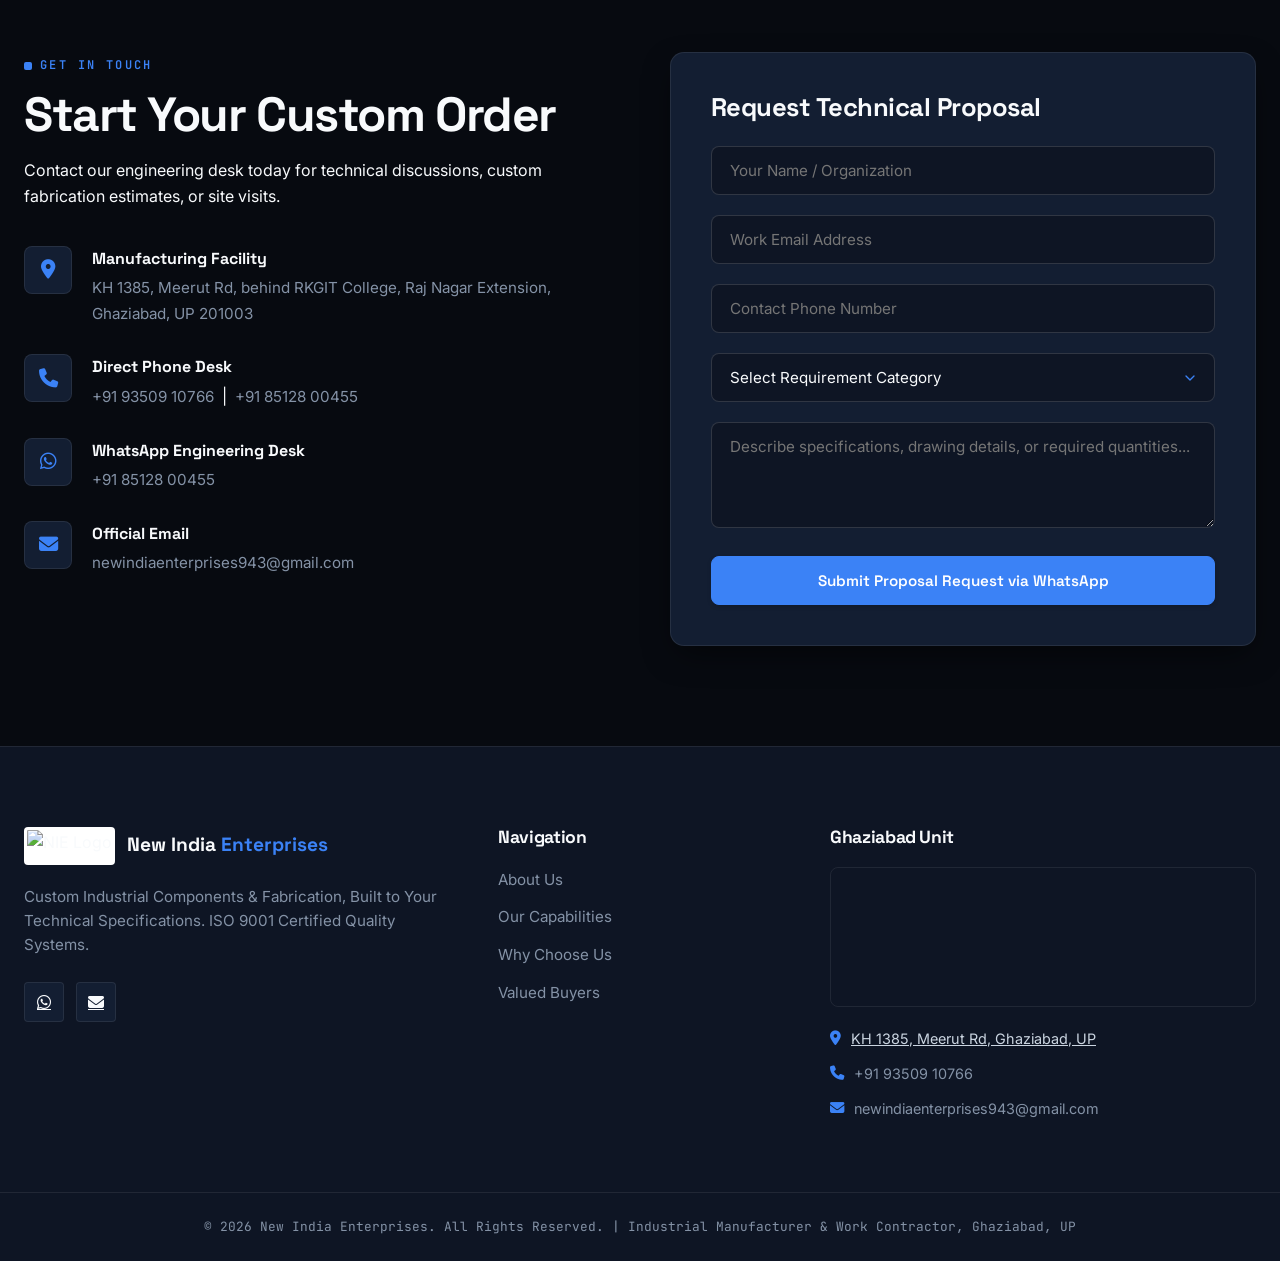
==== commit 0f4b77fb: "Redesign website with design-taste-frontend skill, dual light/dark mode, 3D glass toggle, electric c" ====
--- a/index.html
+++ b/index.html
@@ -1,14 +1,22 @@
 <!DOCTYPE html>
-<html lang="en">
+<html lang="en" data-theme="dark">
 <head>
     <meta charset="UTF-8">
     <meta name="viewport" content="width=device-width, initial-scale=1.0">
     <title>New India Enterprises | Custom Industrial Components & Fabrication</title>
-    <meta name="description" content="New India Enterprises - Custom Industrial Components & Fabrication, Built to Your Specification. Based in Ghaziabad, serving Pharma, Rubber, Machinery & Heavy Engineering industries since 2011.">
-    <link href="https://fonts.googleapis.com/css2?family=Inter:wght@300;400;500;600;700;800&display=swap" rel="stylesheet">
-    <link rel="stylesheet" href="styles.css?v=2">
-    <!-- FontAwesome for Icons -->
+    <meta name="description" content="New India Enterprises: Custom Industrial Components & Fabrication, Built to Your Technical Specifications. Based in Ghaziabad, serving Pharma, Rubber, Machinery & Heavy Engineering industries since 2011.">
+    
+    <!-- Modern Anti-Slop Typography: Space Grotesk + Inter + JetBrains Mono -->
+    <link rel="preconnect" href="https://fonts.googleapis.com">
+    <link rel="preconnect" href="https://fonts.gstatic.com" crossorigin>
+    <link href="https://fonts.googleapis.com/css2?family=Inter:wght@300;400;500;600;700&family=JetBrains+Mono:wght@400;500;600&family=Space+Grotesk:wght@500;600;700&display=swap" rel="stylesheet">
+    
+    <!-- CSS Stylesheet -->
+    <link rel="stylesheet" href="styles.css?v=4">
+    
+    <!-- FontAwesome Icons -->
     <link rel="stylesheet" href="https://cdnjs.cloudflare.com/ajax/libs/font-awesome/6.4.0/css/all.min.css">
+    
     <!-- AOS Animation CSS -->
     <link href="https://unpkg.com/aos@2.3.1/dist/aos.css" rel="stylesheet">
     
@@ -17,11 +25,12 @@
     <link rel="apple-touch-icon" href="images/favicon.jpg">
 </head>
 <body id="top">
+
     <!-- Header -->
     <header class="site-header">
         <div class="container header-container">
             <div class="logo">
-                <a href="#">
+                <a href="#top">
                     <img src="https://plain-apac-prod-public.komododecks.com/202607/27/biiz2qrnlYL4n0t2xMB1/image.png" alt="NIE Logo" class="logo-img">
                     <div class="logo-content">
                         <div class="logo-text">New India <span>Enterprises</span></div>
@@ -33,13 +42,23 @@
                 <ul>
                     <li><a href="#top">Home</a></li>
                     <li><a href="#about">About</a></li>
-                    <li><a href="#services">Services</a></li>
+                    <li><a href="#services">Capabilities</a></li>
                     <li><a href="#why-us">Why Us</a></li>
-                    <li><a href="#clients">Clients</a></li>
+                    <li><a href="#clients">Buyers</a></li>
                 </ul>
             </nav>
             <div class="header-actions">
-                <a href="#contact" class="btn btn-primary">Get Quote</a>
+                <!-- Liquid Glass Theme Toggle Button -->
+                <button id="themeToggle" class="glass-theme-toggle" aria-label="Toggle Light and Dark Theme" title="Toggle Light/Dark Mode">
+                    <span class="toggle-track-text text-dark">Dark</span>
+                    <span class="glass-knob">
+                        <i class="fa-solid fa-sun icon-sun"></i>
+                        <i class="fa-solid fa-moon icon-moon"></i>
+                    </span>
+                    <span class="toggle-track-text text-light">Light</span>
+                </button>
+                
+                <a href="#contact" class="btn btn-primary">Request Quote</a>
             </div>
             <!-- Mobile Menu Toggle -->
             <button class="mobile-menu-btn" aria-label="Toggle Menu">
@@ -53,11 +72,22 @@
         <ul>
             <li><a href="#top">Home</a></li>
             <li><a href="#about">About</a></li>
-            <li><a href="#services">Services</a></li>
+            <li><a href="#services">Capabilities</a></li>
             <li><a href="#why-us">Why Us</a></li>
-            <li><a href="#clients">Clients</a></li>
+            <li><a href="#clients">Buyers</a></li>
             <li><a href="#contact">Contact</a></li>
         </ul>
+        <div class="mobile-toggle-wrapper">
+            <span style="font-family: var(--font-display); font-weight: 600; font-size: 0.95rem;">Switch Appearance:</span>
+            <button id="mobileThemeToggle" class="glass-theme-toggle" aria-label="Toggle Theme Mobile">
+                <span class="toggle-track-text text-dark">Dark</span>
+                <span class="glass-knob">
+                    <i class="fa-solid fa-sun icon-sun"></i>
+                    <i class="fa-solid fa-moon icon-moon"></i>
+                </span>
+                <span class="toggle-track-text text-light">Light</span>
+            </button>
+        </div>
     </div>
 
     <!-- Hero Section -->
@@ -65,108 +95,143 @@
         <div class="hero-bg" style="background-image: url('images/hero.jpg');"></div>
         <div class="hero-overlay"></div>
         <div class="container hero-content" data-aos="fade-up" data-aos-duration="1000">
-            <span class="badge">ISO 9001 Certified Company</span>
-            <h1>Custom Industrial Components & Fabrication</h1>
-            <p>Built to Your Specification. Serving the pharmaceutical, sugar mill, heavy engineering, and rolling mill sectors with state-of-the-art manufacturing solutions since 2011.</p>
+            <span class="badge">ISO 9001:2015 Certified Manufacturer</span>
+            <h1>Custom Industrial Components & Heavy Engineering</h1>
+            <p>Precision-machined parts, sterile pharma equipment, custom rubber molds, and heavy fabrication built to exact technical specifications since 2011.</p>
             <div class="hero-buttons">
-                <a href="#contact" class="btn btn-primary btn-large">Get a Quote</a>
-                <a href="#services" class="btn btn-secondary btn-large">View Our Services</a>
+                <a href="#contact" class="btn btn-primary btn-large">Get Technical Quote</a>
+                <a href="#services" class="btn btn-secondary btn-large">Explore Capabilities</a>
             </div>
             <div class="trust-signal">
-                <p><strong>15+ Years</strong> of Excellence | <strong>State-of-the-art</strong> Manufacturing Unit</p>
-            </div>
-        </div>
-    </section>
+                <p><strong>15+ Years</strong> Engineering Experience &nbsp;|&nbsp; <strong>State-of-the-Art</strong> Ghaziabad Unit</p>
+            </div>
+        </div>
+    </section>
+
+    <!-- Metrics Ticker Bar -->
+    <div class="metrics-ticker-bar">
+        <div class="container">
+            <div class="ticker-grid">
+                <div class="ticker-item">
+                    <div class="ticker-icon"><i class="fa-solid fa-calendar-check"></i></div>
+                    <div class="ticker-text">
+                        <span class="ticker-val">2011</span>
+                        <span class="ticker-lbl">Established</span>
+                    </div>
+                </div>
+                <div class="ticker-item">
+                    <div class="ticker-icon"><i class="fa-solid fa-certificate"></i></div>
+                    <div class="ticker-text">
+                        <span class="ticker-val">ISO 9001</span>
+                        <span class="ticker-lbl">Certified Quality</span>
+                    </div>
+                </div>
+                <div class="ticker-item">
+                    <div class="ticker-icon"><i class="fa-solid fa-microchip"></i></div>
+                    <div class="ticker-text">
+                        <span class="ticker-val">100%</span>
+                        <span class="ticker-lbl">Custom Spec Fit</span>
+                    </div>
+                </div>
+                <div class="ticker-item">
+                    <div class="ticker-icon"><i class="fa-solid fa-headset"></i></div>
+                    <div class="ticker-text">
+                        <span class="ticker-val">24/7</span>
+                        <span class="ticker-lbl">Engineering Support</span>
+                    </div>
+                </div>
+            </div>
+        </div>
+    </div>
 
     <!-- About Section -->
     <section id="about" class="section about-section">
         <div class="container">
             <div class="about-grid">
                 <div class="about-text" data-aos="fade-right">
-                    <h4 class="section-subtitle">About Us</h4>
-                    <h2 class="section-title">Helping Businesses Achieve Sustainable Growth</h2>
-                    <p>Established over 15 years ago in Ghaziabad, <strong>New India Enterprises</strong> has become a trusted name in developing and offering customized, cost-effective industrial solutions tailored to our customers' exact requirements.</p>
-                    <p>As a leading manufacturer, we leverage today's modern technology and state-of-the-art machinery to maintain unsurpassed quality. Our ISO 9001 certification and on-time deliveries make us a reliable partner for public and private sectors alike.</p>
+                    <span class="section-subtitle">Manufacturing Excellence</span>
+                    <h2 class="section-title">Precision Engineered Solutions for Critical Industries</h2>
+                    <p>Established over 15 years ago in Ghaziabad, <strong>New India Enterprises</strong> has grown into a trusted partner for custom industrial manufacturing and work contracting across India.</p>
+                    <p>We leverage CNC machining, automated welding, and specialized tooling to deliver products according to sample drawings or exact tolerance specifications for public and private sector buyers.</p>
                     <ul class="check-list">
-                        <li><i class="fa-solid fa-circle-check"></i> Manufacturer & Work Contractor</li>
-                        <li><i class="fa-solid fa-circle-check"></i> Customized Products based on Samples/Drawings</li>
-                        <li><i class="fa-solid fa-circle-check"></i> ISO 9001 Quality Systems</li>
+                        <li><i class="fa-solid fa-circle-check"></i> Manufacturer & Registered Work Contractor</li>
+                        <li><i class="fa-solid fa-circle-check"></i> Custom Fabrication from Technical Drawings & Samples</li>
+                        <li><i class="fa-solid fa-circle-check"></i> Strict ISO 9001 Quality System Compliance</li>
                     </ul>
                 </div>
                 <div class="about-stats" data-aos="fade-left">
+                    <div class="stat-box highlight">
+                        <div class="stat-number">15+</div>
+                        <div class="stat-label">Years Operating</div>
+                    </div>
                     <div class="stat-box">
-                        <div class="stat-number">2011</div>
-                        <div class="stat-label">Year Established</div>
-                    </div>
-                    <div class="stat-box highlight">
                         <div class="stat-number">ISO</div>
-                        <div class="stat-label">9001 Certified</div>
+                        <div class="stat-label">9001 Systems</div>
                     </div>
                     <div class="stat-box">
                         <div class="stat-number">100%</div>
-                        <div class="stat-label">Customizable</div>
+                        <div class="stat-label">Specification Fit</div>
                     </div>
                     <div class="stat-box">
-                        <div class="stat-number">24/7</div>
-                        <div class="stat-label">Client Support</div>
-                    </div>
-                </div>
-            </div>
-        </div>
-    </section>
-
-    <!-- Services Section -->
+                        <div class="stat-number">50+</div>
+                        <div class="stat-label">Active Buyers</div>
+                    </div>
+                </div>
+            </div>
+        </div>
+    </section>
+
+    <!-- Services / Bento Section -->
     <section id="services" class="section bg-light services-section">
         <div class="container">
             <div class="section-header center">
-                <h4 class="section-subtitle">Our Expertise</h4>
-                <h2 class="section-title">Industrial Solutions & Services</h2>
-                <p class="section-desc">We manufacture a wide range of top-quality products to cater to various industrial sectors.</p>
+                <h2 class="section-title">Industrial Capabilities & Product Solutions</h2>
+                <p class="section-desc">Click any category below to view detailed specifications and catalog images.</p>
             </div>
             <div class="services-grid">
-                <!-- Service 1 -->
+                <!-- Bento Card 1 -->
                 <div class="service-card" data-service="pharma" data-aos="fade-up" data-aos-delay="100">
                     <div class="service-img" style="background-image: url('images/pharma.jpg');"></div>
                     <div class="service-content">
-                        <h3>Pharma & Process-Industry Solutions</h3>
-                        <p>Specialized equipment, tanks, and components designed for the stringent requirements of pharmaceutical and process industries.</p>
-                        <div class="learn-more">Learn More <i class="fa-solid fa-arrow-right"></i></div>
-                    </div>
-                </div>
-                <!-- Service 2 -->
+                        <h3>Pharma & Process Equipment</h3>
+                        <p>SS cleanroom furniture, sterile storage tanks, crossover benches, die punch cabinets, and precision process accessories built to GMP standards.</p>
+                        <div class="learn-more">Explore Specs & Catalog <i class="fa-solid fa-arrow-right"></i></div>
+                    </div>
+                </div>
+                <!-- Bento Card 2 -->
                 <div class="service-card" data-service="rubber" data-aos="fade-up" data-aos-delay="200">
                     <div class="service-img" style="background-image: url('images/rubber.jpg');"></div>
                     <div class="service-content">
-                        <h3>Industrial Rubber Components</h3>
-                        <p>High-quality customized rubber parts, seals, and gaskets manufactured for durability and precise industrial applications.</p>
-                        <div class="learn-more">Learn More <i class="fa-solid fa-arrow-right"></i></div>
-                    </div>
-                </div>
-                <!-- Service 3 -->
+                        <h3>Industrial Rubber Parts</h3>
+                        <p>Custom molded seals, high-temp silicone gaskets, o-rings, and heavy rolling mill rubber components for demanding operations.</p>
+                        <div class="learn-more">Explore Specs & Catalog <i class="fa-solid fa-arrow-right"></i></div>
+                    </div>
+                </div>
+                <!-- Bento Card 3 -->
                 <div class="service-card" data-service="machinery" data-aos="fade-up" data-aos-delay="300">
                     <div class="service-img" style="background-image: url('images/machinery.jpg');"></div>
                     <div class="service-content">
-                        <h3>Machinery, Accessories & Plastic Parts</h3>
-                        <p>Precision-engineered machinery parts, accessories, and durable plastic components crafted for modern heavy engineering.</p>
-                        <div class="learn-more">Learn More <i class="fa-solid fa-arrow-right"></i></div>
-                    </div>
-                </div>
-                <!-- Service 4 -->
+                        <h3>Machinery & Plastics</h3>
+                        <p>Precision CNC machined accessories, wear-resistant engineering plastic parts, and custom mechanical sub-assemblies.</p>
+                        <div class="learn-more">Explore Specs & Catalog <i class="fa-solid fa-arrow-right"></i></div>
+                    </div>
+                </div>
+                <!-- Bento Card 4 -->
                 <div class="service-card" data-service="fabrication" data-aos="fade-up" data-aos-delay="400">
                     <div class="service-img" style="background-image: url('images/fabrication.jpg');"></div>
                     <div class="service-content">
-                        <h3>Industrial Fabrication</h3>
-                        <p>Expert industrial fabrication services delivering robust, customized metalworks and structural solutions to exact specifications.</p>
-                        <div class="learn-more">Learn More <i class="fa-solid fa-arrow-right"></i></div>
-                    </div>
-                </div>
-                <!-- Service 5 -->
+                        <h3>Heavy Structural Fabrication</h3>
+                        <p>Custom metalworks, steel structures, heavy duty enclosures, pressure vessels, and specialized contracting fabrication.</p>
+                        <div class="learn-more">Explore Specs & Catalog <i class="fa-solid fa-arrow-right"></i></div>
+                    </div>
+                </div>
+                <!-- Bento Card 5 -->
                 <div class="service-card" data-service="hvac" data-aos="fade-up" data-aos-delay="500">
                     <div class="service-img" style="background-image: url('images/hvac.jpg');"></div>
                     <div class="service-content">
                         <h3>HVAC & Clean Room Systems</h3>
-                        <p>State-of-the-art HVAC and clean room solutions engineered for precise temperature control and rigorous air quality compliance.</p>
-                        <div class="learn-more">Learn More <i class="fa-solid fa-arrow-right"></i></div>
+                        <p>Complete GI ducting, AHUs, chillers, VRF piping, cassette units, and controlled environmental systems for industrial plants.</p>
+                        <div class="learn-more">Explore Specs & Catalog <i class="fa-solid fa-arrow-right"></i></div>
                     </div>
                 </div>
             </div>
@@ -178,41 +243,41 @@
         <div class="container">
             <div class="why-us-grid">
                 <div class="why-us-content" data-aos="fade-right">
-                    <h4 class="section-subtitle">Why Choose Us</h4>
-                    <h2 class="section-title">Quality, Precision & Timely Delivery</h2>
-                    <p>Our inviolable existence for more than 15 years is a live testimony of our commitment to our clients. We bring expertise and reliability to every project.</p>
+                    <h2 class="section-title">Built for Precision, Reliability & On-Time Supply</h2>
+                    <p>Our 15+ years of continuous manufacturing serving top pharmaceutical and heavy engineering firms stands as proof of our commitment.</p>
                     
                     <div class="feature-item">
                         <div class="feature-icon"><i class="fa-solid fa-gears"></i></div>
                         <div class="feature-text">
-                            <h4>State-of-the-Art Manufacturing</h4>
-                            <p>Our units are empowered with the latest machinery to ensure high-precision and best quality outputs.</p>
+                            <h4>Modern Machinery Infrastructure</h4>
+                            <p>Our Ghaziabad facility is equipped with automated metalworking, precision cutting, and molding gear for repeatable quality.</p>
                         </div>
                     </div>
                     
                     <div class="feature-item">
                         <div class="feature-icon"><i class="fa-solid fa-pen-ruler"></i></div>
                         <div class="feature-text">
-                            <h4>Customization & Flexibility</h4>
-                            <p>We develop products strictly according to your requirements, samples, drawings, or specifications.</p>
-                        </div>
-                    </div>
-
+                            <h4>Exact Customization</h4>
+                            <p>We manufacture strictly according to client blueprints, physical samples, or custom engineering specifications.</p>
+                        </div>
+                    </div>
+                    
                     <div class="feature-item">
                         <div class="feature-icon"><i class="fa-solid fa-truck-fast"></i></div>
                         <div class="feature-text">
-                            <h4>In-Time Deliveries</h4>
-                            <p>Our prompt and reliable delivery schedules help us maintain our position as one of the most trusted partners.</p>
-                        </div>
-                    </div>
-                </div>
+                            <h4>Strict Delivery Schedules</h4>
+                            <p>Reliable logistics management ensures your production lines never experience downtime due to component delays.</p>
+                        </div>
+                    </div>
+                </div>
+                
                 <div class="why-us-cta" data-aos="zoom-in" data-aos-delay="200">
                     <div class="cta-box">
-                        <h3>Ready to discuss your project?</h3>
-                        <p>Send us your specifications and we'll get back to you with a competitive quote.</p>
-                        <a href="#contact" class="btn btn-primary btn-block">Request a Quote</a>
+                        <h3>Need a Fast Quotation?</h3>
+                        <p>Submit your component drawings or sample details to get an immediate technical proposal.</p>
+                        <a href="#contact" class="btn btn-primary btn-block">Request Technical Quote</a>
                         <a href="https://wa.me/918512800455" target="_blank" class="btn btn-outline btn-block mt-3">
-                            <i class="fa-brands fa-whatsapp"></i> Message on WhatsApp
+                            <i class="fa-brands fa-whatsapp"></i> Chat on WhatsApp
                         </a>
                     </div>
                 </div>
@@ -224,36 +289,35 @@
     <section id="clients" class="section bg-light clients-section">
         <div class="container">
             <div class="section-header center">
-                <h4 class="section-subtitle">Our Valued Buyers</h4>
-                <h2 class="section-title">Trusted by Leading Industries</h2>
-                <p class="section-desc">We cater to both Public & Private Sectors, delivering excellence across domains.</p>
+                <h2 class="section-title">Trusted by Leading Public & Private Enterprises</h2>
+                <p class="section-desc">Delivering specialized industrial components across key sectors nationwide.</p>
             </div>
             <div class="clients-grid">
                 <div class="client-category">
                     <h3>Pharma Industries</h3>
                     <ul>
-                        <li>Unichem Labotries Ltd. (Ghaziabad)</li>
+                        <li>Unichem Laboratories Ltd. (Ghaziabad)</li>
                         <li>Albert David Limited (Ghaziabad)</li>
-                        <li>Sun Pharmaceuticals Industries Ltd. (Gurugram)</li>
-                        <li>Mankind Pharma Ltd. (Himachal Pradesh)</li>
+                        <li>Sun Pharmaceuticals Ltd. (Gurugram)</li>
+                        <li>Mankind Pharma Ltd. (Himachal)</li>
                     </ul>
                 </div>
                 <div class="client-category">
-                    <h3>Rubber Industries</h3>
+                    <h3>Steel & Rubber Industries</h3>
                     <ul>
                         <li>Roll Mill Industries (Noida)</li>
                         <li>Rathi Steel Ltd. (Hapur)</li>
                         <li>Jai Raj Ispat Limited (Hyderabad)</li>
-                        <li>The Rolltech (Tamilnadu)</li>
+                        <li>The Rolltech (Tamil Nadu)</li>
                     </ul>
                 </div>
                 <div class="client-category">
-                    <h3>Machinery & Fabrication</h3>
+                    <h3>Engineering & Contracting</h3>
                     <ul>
-                        <li>G.S Pharmbutor Private Limited (Modinagar)</li>
+                        <li>G.S Pharmbutor Pvt. Ltd. (Modinagar)</li>
                         <li>Radicon Laboratories Ltd. (Noida)</li>
-                        <li>Vyome Therapeutics Limited (New Delhi)</li>
-                        <li>Ashwath Infratech Pvt. Ltd. (New Delhi)</li>
+                        <li>Vyome Therapeutics (New Delhi)</li>
+                        <li>Ashwath Infratech Pvt. Ltd. (Delhi)</li>
                     </ul>
                 </div>
             </div>
@@ -265,69 +329,69 @@
         <div class="container">
             <div class="contact-grid">
                 <div class="contact-info" data-aos="fade-right">
-                    <h4 class="section-subtitle">Get in Touch</h4>
-                    <h2 class="section-title">Let's Build Something Great Together</h2>
-                    <p>Whether you need custom components or industrial fabrication, our team is ready to deliver.</p>
+                    <span class="section-subtitle">Get in Touch</span>
+                    <h2 class="section-title">Start Your Custom Order</h2>
+                    <p>Contact our engineering desk today for technical discussions, custom fabrication estimates, or site visits.</p>
                     
                     <ul class="contact-details">
                         <li>
                             <div class="icon"><i class="fa-solid fa-location-dot"></i></div>
                             <div class="text">
-                                <strong>Address</strong>
-                                <span><a href="https://maps.app.goo.gl/wyJeFhTMYXNu6kK5A" target="_blank" rel="noopener noreferrer" class="address-link" style="color: var(--text-main);">KH 1385, Meerut Rd, behind RKGIT College,<br>Raj Nagar Extension, Ghaziabad, Uttar Pradesh 201003</a></span>
+                                <strong>Manufacturing Facility</strong>
+                                <span><a href="https://maps.app.goo.gl/wyJeFhTMYXNu6kK5A" target="_blank" rel="noopener noreferrer">KH 1385, Meerut Rd, behind RKGIT College, Raj Nagar Extension, Ghaziabad, UP 201003</a></span>
                             </div>
                         </li>
                         <li>
                             <div class="icon"><i class="fa-solid fa-phone"></i></div>
                             <div class="text">
-                                <strong>Phone</strong>
-                                <a href="tel:+919350910766">+91 93509 10766</a><br>
-                                <a href="tel:+918512800455">+91 85128 00455</a>
+                                <strong>Direct Phone Desk</strong>
+                                <a href="tel:+919350910766">+91 93509 10766</a> &nbsp;|&nbsp; <a href="tel:+918512800455">+91 85128 00455</a>
                             </div>
                         </li>
                         <li>
                             <div class="icon"><i class="fa-brands fa-whatsapp"></i></div>
                             <div class="text">
-                                <strong>WhatsApp</strong>
+                                <strong>WhatsApp Engineering Desk</strong>
                                 <a href="https://wa.me/918512800455" target="_blank">+91 85128 00455</a>
                             </div>
                         </li>
                         <li>
                             <div class="icon"><i class="fa-solid fa-envelope"></i></div>
                             <div class="text">
-                                <strong>Email</strong>
+                                <strong>Official Email</strong>
                                 <a href="mailto:newindiaenterprises943@gmail.com">newindiaenterprises943@gmail.com</a>
                             </div>
                         </li>
                     </ul>
                 </div>
+                
                 <div class="contact-form-container" data-aos="fade-left">
                     <form id="quoteForm" class="contact-form">
-                        <h3>Request a Quote</h3>
+                        <h3>Request Technical Proposal</h3>
                         <div class="form-group">
-                            <input type="text" id="quoteName" placeholder="Your Name" required>
+                            <input type="text" id="quoteName" placeholder="Your Name / Organization" required>
                         </div>
                         <div class="form-group">
-                            <input type="email" id="quoteEmail" placeholder="Your Email" required>
+                            <input type="email" id="quoteEmail" placeholder="Work Email Address" required>
                         </div>
                         <div class="form-group">
-                            <input type="tel" id="quotePhone" placeholder="Your Phone Number" required>
+                            <input type="tel" id="quotePhone" placeholder="Contact Phone Number" required>
                         </div>
                         <div class="form-group">
                             <select id="quoteService" required>
-                                <option value="" disabled selected>Select Service Interest</option>
+                                <option value="" disabled selected>Select Requirement Category</option>
                                 <option value="Pharma & Process Solutions">Pharma & Process Solutions</option>
                                 <option value="Industrial Rubber Components">Industrial Rubber Components</option>
                                 <option value="Machinery & Plastic Parts">Machinery & Plastic Parts</option>
                                 <option value="Industrial Fabrication">Industrial Fabrication</option>
                                 <option value="HVAC & Clean Room Systems">HVAC & Clean Room Systems</option>
-                                <option value="Other / General Inquiry">Other / General Inquiry</option>
+                                <option value="Other / General Inquiry">Other Custom Inquiry</option>
                             </select>
                         </div>
                         <div class="form-group">
-                            <textarea id="quoteDetails" placeholder="Tell us about your requirements..." rows="4" required></textarea>
-                        </div>
-                        <button type="submit" class="btn btn-primary btn-block">Submit Request via WhatsApp</button>
+                            <textarea id="quoteDetails" placeholder="Describe specifications, drawing details, or required quantities..." rows="4" required></textarea>
+                        </div>
+                        <button type="submit" class="btn btn-primary btn-block">Submit Proposal Request via WhatsApp</button>
                     </form>
                 </div>
             </div>
@@ -342,39 +406,39 @@
                     <img src="https://plain-apac-prod-public.komododecks.com/202607/27/QgH7qKKDLzoeSWXLPPKt/image.jpg" alt="NIE Logo" class="footer-logo-img">
                     <div class="footer-logo-content">New India <span>Enterprises</span></div>
                 </div>
-                <p>Custom Industrial Components & Fabrication, Built to Your Specification. ISO 9001 Certified Quality.</p>
+                <p>Custom Industrial Components & Fabrication, Built to Your Technical Specifications. ISO 9001 Certified Quality Systems.</p>
                 <div class="social-links">
                     <a href="https://wa.me/918512800455" target="_blank" aria-label="WhatsApp"><i class="fa-brands fa-whatsapp"></i></a>
                     <a href="mailto:newindiaenterprises943@gmail.com" aria-label="Email"><i class="fa-solid fa-envelope"></i></a>
                 </div>
             </div>
             <div class="footer-links">
-                <h4>Quick Links</h4>
+                <h4>Navigation</h4>
                 <ul>
                     <li><a href="#about">About Us</a></li>
-                    <li><a href="#services">Our Services</a></li>
+                    <li><a href="#services">Our Capabilities</a></li>
                     <li><a href="#why-us">Why Choose Us</a></li>
-                    <li><a href="#clients">Our Clients</a></li>
+                    <li><a href="#clients">Valued Buyers</a></li>
                 </ul>
             </div>
             <div class="footer-contact">
-                <h4>Contact Us</h4>
-                <div style="border-radius: 6px; overflow: hidden; margin-bottom: 20px; height: 140px; border: 1px solid rgba(255,255,255,0.1);">
+                <h4>Ghaziabad Unit</h4>
+                <div style="border-radius: 8px; overflow: hidden; margin-bottom: 20px; height: 140px; border: 1px solid var(--border);">
                     <iframe src="https://maps.google.com/maps?q=Kh.+No.+1385,+Meerut+Rd,+behind+RKGIT+College,+Raj+Nagar+Extension,+Ghaziabad,+Uttar+Pradesh+201003&t=&z=14&ie=UTF8&iwloc=&output=embed" width="100%" height="100%" style="border:0;" allowfullscreen="" loading="lazy" referrerpolicy="no-referrer-when-downgrade"></iframe>
                 </div>
-                <p><i class="fa-solid fa-location-dot"></i> <a href="https://maps.app.goo.gl/wyJeFhTMYXNu6kK5A" target="_blank" rel="noopener noreferrer" class="address-link footer-address" style="color: #e2e8f0;">KH 1385, Meerut Rd, behind RKGIT College, Ghaziabad, UP</a></p>
+                <p><i class="fa-solid fa-location-dot"></i> <a href="https://maps.app.goo.gl/wyJeFhTMYXNu6kK5A" target="_blank" rel="noopener noreferrer" style="color: var(--text-secondary);">KH 1385, Meerut Rd, Ghaziabad, UP</a></p>
                 <p><i class="fa-solid fa-phone"></i> +91 93509 10766</p>
                 <p><i class="fa-solid fa-envelope"></i> newindiaenterprises943@gmail.com</p>
             </div>
         </div>
         <div class="footer-bottom">
             <div class="container">
-                <p>&copy; 2026 New India Enterprises. All Rights Reserved. | Ghaziabad, UP</p>
+                <p>&copy; 2026 New India Enterprises. All Rights Reserved. | Industrial Manufacturer & Work Contractor, Ghaziabad, UP</p>
             </div>
         </div>
     </footer>
 
-    <!-- Service Modal -->
+    <!-- Service Detail Modal -->
     <div id="serviceModal" class="modal">
         <div class="modal-content">
             <button class="close-modal"><i class="fa-solid fa-xmark"></i></button>
@@ -386,15 +450,14 @@
         </div>
     </div>
 
-    <script src="script.js?v=2"></script>
-    
-    <!-- AOS Animation JS -->
+    <!-- Scripts -->
+    <script src="script.js?v=4"></script>
     <script src="https://unpkg.com/aos@2.3.1/dist/aos.js"></script>
     <script>
         AOS.init({
-            duration: 800,
+            duration: 700,
             once: true,
-            offset: 100
+            offset: 80
         });
     </script>
 </body>
--- a/styles.css
+++ b/styles.css
@@ -1,22 +1,87 @@
 /* 
-    New India Enterprises
-    Primary Color: #0D1626
-    Secondary Color (Accent): #F2A900
+   New India Enterprises - Anti-Slop Industrial Engineering Frontend
+   Dual Theme System (Light / Dark Mode) + 3D Glass Morphic Toggle
+   Typography: Space Grotesk (Display) + Inter (Body) + JetBrains Mono (Specs)
+   Color System: Precision Dark Navy (#070A10) + Electric Cobalt Blue (#3B82F6)
+   Dials: DESIGN_VARIANCE: 7 | MOTION_INTENSITY: 6 | VISUAL_DENSITY: 4
 */
 
+@import url('https://fonts.googleapis.com/css2?family=Inter:wght@300;400;500;600;700&family=JetBrains+Mono:wght@400;500;600&family=Space+Grotesk:wght@500;600;700&display=swap');
+
+/* --- Root Variables: Default Dark Theme --- */
 :root {
-    --primary: #0D1626;
-    --primary-light: #1a2a47;
-    --secondary: #F2A900;
-    --secondary-hover: #d99700;
-    --text-main: #333333;
-    --text-muted: #666666;
-    --bg-light: #f8f9fa;
-    --white: #ffffff;
-    --border: #e2e8f0;
-    --transition: all 0.3s ease;
-    --shadow: 0 10px 30px rgba(13, 22, 38, 0.08);
-    --shadow-sm: 0 4px 6px rgba(13, 22, 38, 0.05);
+    --bg-dark: #070A10;
+    --bg-surface: #0E1524;
+    --bg-card: #131E32;
+    --bg-card-hover: #192742;
+    --bg-glass: rgba(14, 21, 36, 0.82);
+    
+    --accent: #3B82F6; /* Precision Electric Blue */
+    --accent-hover: #2563EB;
+    --accent-glow: rgba(59, 130, 246, 0.22);
+    --accent-border: rgba(59, 130, 246, 0.4);
+    
+    --text-primary: #F8FAFC;
+    --text-secondary: #CBD5E1;
+    --text-muted: #8492A6;
+    
+    --border: rgba(255, 255, 255, 0.08);
+    --border-light: rgba(255, 255, 255, 0.14);
+    
+    --font-display: 'Space Grotesk', -apple-system, sans-serif;
+    --font-body: 'Inter', -apple-system, sans-serif;
+    --font-mono: 'JetBrains Mono', monospace;
+    
+    --radius-sm: 4px;
+    --radius: 8px;
+    --radius-lg: 14px;
+    
+    --transition-fast: all 0.2s cubic-bezier(0.16, 1, 0.3, 1);
+    --transition-smooth: all 0.35s cubic-bezier(0.16, 1, 0.3, 1);
+    --theme-transition: background-color 0.4s ease, color 0.4s ease, border-color 0.4s ease, box-shadow 0.4s ease;
+    
+    --shadow-card: 0 12px 32px -8px rgba(0, 0, 0, 0.6);
+    --shadow-glow: 0 0 30px rgba(59, 130, 246, 0.28);
+    
+    --hero-overlay: linear-gradient(
+        180deg, 
+        rgba(7, 10, 16, 0.88) 0%, 
+        rgba(7, 10, 16, 0.75) 50%, 
+        rgba(7, 10, 16, 0.96) 100%
+    );
+    --mesh-opacity: 0.015;
+}
+
+/* --- Light Mode Overrides --- */
+[data-theme="light"] {
+    --bg-dark: #F8FAFC;
+    --bg-surface: #FFFFFF;
+    --bg-card: #FFFFFF;
+    --bg-card-hover: #F1F5F9;
+    --bg-glass: rgba(255, 255, 255, 0.88);
+    
+    --accent: #2563EB; /* Deep Cobalt Blue for Light Mode */
+    --accent-hover: #1D4ED8;
+    --accent-glow: rgba(37, 99, 235, 0.12);
+    --accent-border: rgba(37, 99, 235, 0.3);
+    
+    --text-primary: #0F172A;
+    --text-secondary: #334155;
+    --text-muted: #64748B;
+    
+    --border: rgba(15, 23, 42, 0.08);
+    --border-light: rgba(15, 23, 42, 0.14);
+    
+    --shadow-card: 0 10px 30px -5px rgba(15, 23, 42, 0.08), 0 4px 6px -2px rgba(15, 23, 42, 0.04);
+    --shadow-glow: 0 0 25px rgba(37, 99, 235, 0.2);
+    
+    --hero-overlay: linear-gradient(
+        180deg, 
+        rgba(15, 23, 42, 0.82) 0%, 
+        rgba(15, 23, 42, 0.7) 50%, 
+        rgba(15, 23, 42, 0.9) 100%
+    );
+    --mesh-opacity: 0.04;
 }
 
 * {
@@ -27,71 +92,108 @@
 
 html {
     scroll-behavior: smooth;
+    font-size: 16px;
+    background-color: var(--bg-dark);
+    color: var(--text-primary);
+    transition: var(--theme-transition);
 }
 
 body {
-    font-family: 'Inter', sans-serif;
-    color: var(--text-main);
+    font-family: var(--font-body);
     line-height: 1.6;
-    background-color: var(--white);
+    background-color: var(--bg-dark);
+    color: var(--text-primary);
     overflow-x: hidden;
-}
-
-img {
-    max-width: 100%;
-    height: auto;
-}
-
-a {
-    text-decoration: none;
-    color: var(--primary);
-    transition: var(--transition);
-}
-
-ul {
-    list-style: none;
+    -webkit-font-smoothing: antialiased;
+    transition: var(--theme-transition);
+}
+
+/* Subtle Industrial Background Mesh */
+body::before {
+    content: '';
+    position: fixed;
+    top: 0;
+    left: 0;
+    width: 100vw;
+    height: 100vh;
+    background-image: 
+        radial-gradient(circle at 15% 15%, var(--accent-glow) 0%, transparent 40%),
+        radial-gradient(circle at 85% 75%, rgba(59, 130, 246, 0.08) 0%, transparent 50%),
+        linear-gradient(to right, rgba(125,125,125, var(--mesh-opacity)) 1px, transparent 1px),
+        linear-gradient(to bottom, rgba(125,125,125, var(--mesh-opacity)) 1px, transparent 1px);
+    background-size: 100% 100%, 100% 100%, 60px 60px, 60px 60px;
+    pointer-events: none;
+    z-index: 0;
 }
 
 .container {
     width: 100%;
-    max-width: 1200px;
+    max-width: 1320px;
     margin: 0 auto;
-    padding: 0 20px;
+    padding: 0 24px;
+    position: relative;
+    z-index: 1;
 }
 
 /* Typography */
 h1, h2, h3, h4, h5, h6 {
-    color: var(--primary);
+    font-family: var(--font-display);
     font-weight: 700;
-    line-height: 1.2;
+    color: var(--text-primary);
+    line-height: 1.15;
+    letter-spacing: -0.02em;
+    transition: color 0.3s ease;
+}
+
+.section {
+    padding: 100px 0;
+    position: relative;
 }
 
 .section-subtitle {
-    color: var(--secondary);
-    font-size: 14px;
+    font-family: var(--font-mono);
+    font-size: 0.75rem;
+    font-weight: 600;
+    color: var(--accent);
     text-transform: uppercase;
-    letter-spacing: 2px;
-    margin-bottom: 10px;
-    display: block;
-    font-weight: 600;
+    letter-spacing: 0.2em;
+    margin-bottom: 12px;
+    display: inline-flex;
+    align-items: center;
+    gap: 8px;
+}
+
+.section-subtitle::before {
+    content: '';
+    display: inline-block;
+    width: 8px;
+    height: 8px;
+    background: var(--accent);
+    border-radius: 2px;
 }
 
 .section-title {
-    font-size: 36px;
-    margin-bottom: 20px;
+    font-size: 2.5rem;
+    margin-bottom: 16px;
+    letter-spacing: -0.03em;
+}
+
+@media (min-width: 768px) {
+    .section-title {
+        font-size: 3rem;
+    }
 }
 
 .section-desc {
     color: var(--text-muted);
-    font-size: 18px;
-    max-width: 700px;
-    margin-bottom: 40px;
+    font-size: 1.125rem;
+    max-width: 68ch;
+    line-height: 1.7;
+    margin-bottom: 48px;
 }
 
 .center {
     text-align: center;
-    margin-left: auto;
-    margin-right: auto;
 }
 .center .section-desc {
     margin-left: auto;
@@ -100,90 +202,256 @@
 
 /* Buttons */
 .btn {
-    display: inline-block;
-    padding: 12px 28px;
-    border-radius: 4px;
+    display: inline-flex;
+    align-items: center;
+    justify-content: center;
+    gap: 10px;
+    padding: 14px 28px;
+    border-radius: var(--radius);
+    font-family: var(--font-display);
     font-weight: 600;
-    font-size: 16px;
+    font-size: 0.95rem;
     cursor: pointer;
-    text-align: center;
-    border: 2px solid transparent;
-    transition: var(--transition);
+    text-decoration: none;
+    white-space: nowrap;
+    border: 1px solid transparent;
+    transition: var(--transition-fast);
+    box-shadow: 0 2px 4px rgba(0, 0, 0, 0.15);
 }
 
 .btn-primary {
-    background-color: var(--secondary);
-    color: var(--primary);
-    border-color: var(--secondary);
+    background-color: var(--accent);
+    color: #FFFFFF;
+    border-color: var(--accent);
 }
 
 .btn-primary:hover {
-    background-color: var(--secondary-hover);
-    border-color: var(--secondary-hover);
-    color: var(--primary);
+    background-color: var(--accent-hover);
+    border-color: var(--accent-hover);
+    transform: translateY(-2px);
+    box-shadow: var(--shadow-glow);
 }
 
 .btn-secondary {
-    background-color: transparent;
-    color: var(--white);
-    border-color: var(--white);
+    background-color: rgba(255, 255, 255, 0.12);
+    color: #FFFFFF;
+    border-color: rgba(255, 255, 255, 0.4);
+    backdrop-filter: blur(8px);
 }
 
 .btn-secondary:hover {
-    background-color: var(--white);
-    color: var(--primary);
+    background-color: #FFFFFF;
+    color: #0F172A;
+    border-color: #FFFFFF;
+    transform: translateY(-2px);
 }
 
 .btn-outline {
     background-color: transparent;
-    color: var(--primary);
-    border-color: var(--primary);
+    color: var(--accent);
+    border-color: var(--accent-border);
 }
 
 .btn-outline:hover {
-    background-color: var(--primary);
-    color: var(--white);
+    background-color: var(--accent-glow);
+    border-color: var(--accent);
+    color: var(--accent);
+    transform: translateY(-2px);
 }
 
 .btn-large {
-    padding: 16px 36px;
-    font-size: 18px;
+    padding: 18px 36px;
+    font-size: 1.05rem;
 }
 
 .btn-block {
-    display: block;
     width: 100%;
 }
 
-.mt-3 {
-    margin-top: 15px;
-}
-
-/* Header */
+/* --- GLASS MORPHIC LIGHT/DARK THEME TOGGLE BUTTON --- */
+.glass-theme-toggle {
+    position: relative;
+    width: 106px;
+    height: 42px;
+    border-radius: 24px;
+    border: 1px solid rgba(255, 255, 255, 0.18);
+    background: rgba(18, 26, 42, 0.65);
+    backdrop-filter: blur(14px) saturate(160%);
+    -webkit-backdrop-filter: blur(14px) saturate(160%);
+    box-shadow: 
+        inset 0 2px 4px rgba(0, 0, 0, 0.4),
+        inset 0 -1px 2px rgba(255, 255, 255, 0.1),
+        0 4px 12px rgba(0, 0, 0, 0.2);
+    cursor: pointer;
+    display: flex;
+    align-items: center;
+    justify-content: space-between;
+    padding: 4px 12px;
+    overflow: hidden;
+    user-select: none;
+    transition: background 0.4s ease, border-color 0.4s ease, box-shadow 0.4s ease;
+}
+
+[data-theme="light"] .glass-theme-toggle {
+    background: rgba(210, 218, 230, 0.7);
+    border: 1px solid rgba(255, 255, 255, 0.8);
+    box-shadow: 
+        inset 0 2px 4px rgba(0, 0, 0, 0.12),
+        inset 0 -1px 2px rgba(255, 255, 255, 0.8),
+        0 4px 12px rgba(15, 23, 42, 0.08);
+}
+
+.toggle-track-text {
+    font-family: var(--font-display);
+    font-size: 0.82rem;
+    font-weight: 600;
+    letter-spacing: 0.02em;
+    z-index: 1;
+    pointer-events: none;
+    transition: opacity 0.3s ease, color 0.3s ease;
+}
+
+.toggle-track-text.text-dark {
+    color: #F8FAFC;
+    margin-left: 6px;
+    opacity: 0.9;
+}
+
+.toggle-track-text.text-light {
+    color: #0F172A;
+    margin-right: 6px;
+    opacity: 0.9;
+}
+
+[data-theme="dark"] .toggle-track-text.text-light {
+    opacity: 0.3;
+}
+
+[data-theme="light"] .toggle-track-text.text-dark {
+    opacity: 0.3;
+}
+
+/* Glass Sliding Lens / Knob */
+.glass-knob {
+    position: absolute;
+    top: 3px;
+    left: 3px;
+    width: 44px;
+    height: 34px;
+    border-radius: 18px;
+    display: flex;
+    align-items: center;
+    justify-content: center;
+    z-index: 2;
+    transition: transform 0.45s cubic-bezier(0.34, 1.45, 0.64, 1), background 0.4s ease, border-color 0.4s ease;
+    
+    /* Ultra-sleek Glass Lens Effect */
+    background: linear-gradient(
+        135deg, 
+        rgba(255, 255, 255, 0.4) 0%, 
+        rgba(255, 255, 255, 0.12) 50%, 
+        rgba(255, 255, 255, 0.05) 100%
+    );
+    backdrop-filter: blur(12px) contrast(1.1);
+    -webkit-backdrop-filter: blur(12px) contrast(1.1);
+    border: 1px solid rgba(255, 255, 255, 0.55);
+    box-shadow: 
+        0 6px 16px rgba(0, 0, 0, 0.3),
+        inset 0 1px 3px rgba(255, 255, 255, 0.8),
+        inset 0 -2px 4px rgba(0, 0, 0, 0.25);
+}
+
+[data-theme="dark"] .glass-knob {
+    transform: translateX(54px);
+    background: linear-gradient(
+        135deg, 
+        rgba(255, 255, 255, 0.25) 0%, 
+        rgba(30, 41, 59, 0.75) 100%
+    );
+    border: 1px solid rgba(255, 255, 255, 0.35);
+}
+
+[data-theme="light"] .glass-knob {
+    transform: translateX(0px);
+    background: linear-gradient(
+        135deg, 
+        rgba(255, 255, 255, 0.85) 0%, 
+        rgba(255, 255, 255, 0.45) 100%
+    );
+    border: 1px solid rgba(255, 255, 255, 0.95);
+    box-shadow: 
+        0 6px 16px rgba(0, 0, 0, 0.12),
+        inset 0 1px 4px rgba(255, 255, 255, 1),
+        inset 0 -2px 4px rgba(0, 0, 0, 0.08);
+}
+
+.glass-knob i {
+    font-size: 1rem;
+    transition: opacity 0.3s ease, transform 0.4s ease;
+    position: absolute;
+}
+
+.glass-knob .icon-sun {
+    color: #F59E0B;
+    opacity: 0;
+    transform: scale(0.5) rotate(-90deg);
+    filter: drop-shadow(0 0 6px rgba(245, 158, 11, 0.8));
+}
+
+.glass-knob .icon-moon {
+    color: #60A5FA;
+    opacity: 1;
+    transform: scale(1) rotate(0deg);
+    filter: drop-shadow(0 0 6px rgba(96, 165, 250, 0.8));
+}
+
+[data-theme="light"] .glass-knob .icon-sun {
+    opacity: 1;
+    transform: scale(1) rotate(0deg);
+}
+
+[data-theme="light"] .glass-knob .icon-moon {
+    opacity: 0;
+    transform: scale(0.5) rotate(90deg);
+}
+
+/* Site Header */
 .site-header {
-    background-color: var(--white);
-    box-shadow: var(--shadow-sm);
-    position: sticky;
+    position: fixed;
     top: 0;
+    left: 0;
+    width: 100%;
+    height: 76px;
     z-index: 1000;
-    padding: 15px 0;
+    background-color: var(--bg-glass);
+    backdrop-filter: blur(16px);
+    -webkit-backdrop-filter: blur(16px);
+    border-bottom: 1px solid var(--border);
+    transition: var(--theme-transition);
 }
 
 .header-container {
     display: flex;
+    align-items: center;
     justify-content: space-between;
-    align-items: center;
+    height: 100%;
 }
 
 .logo a {
     display: flex;
     align-items: center;
-    gap: 15px;
+    gap: 14px;
+    text-decoration: none;
 }
 
 .logo-img {
-    height: 80px;
+    height: 44px;
     width: auto;
+    object-fit: contain;
+    border-radius: var(--radius-sm);
+    background: #fff;
+    padding: 4px;
+    box-shadow: 0 2px 6px rgba(0,0,0,0.1);
 }
 
 .logo-content {
@@ -192,76 +460,94 @@
 }
 
 .logo-text {
-    font-size: 24px;
-    font-weight: 800;
-    color: var(--primary);
-    line-height: 1;
+    font-family: var(--font-display);
+    font-size: 1.25rem;
+    font-weight: 700;
+    color: var(--text-primary);
+    line-height: 1.1;
+    letter-spacing: -0.01em;
+    transition: color 0.3s ease;
 }
 
 .logo-text span {
-    color: var(--secondary);
+    color: var(--accent);
 }
 
 .logo-subtext {
-    font-size: 11px;
+    font-family: var(--font-mono);
+    font-size: 0.65rem;
     color: var(--text-muted);
     text-transform: uppercase;
-    letter-spacing: 1px;
-    margin-top: 4px;
-}
-
+    letter-spacing: 0.1em;
+}
+
+/* Navigation */
 .main-nav ul {
     display: flex;
-    gap: 30px;
+    align-items: center;
+    gap: 32px;
+    list-style: none;
 }
 
 .main-nav a {
-    color: var(--primary);
+    font-family: var(--font-display);
+    font-size: 0.9rem;
     font-weight: 500;
-    font-size: 16px;
+    color: var(--text-secondary);
+    text-decoration: none;
+    transition: var(--transition-fast);
+    position: relative;
+    padding: 6px 0;
 }
 
 .main-nav a:hover {
-    color: var(--secondary);
+    color: var(--accent);
+}
+
+.main-nav a::after {
+    content: '';
+    position: absolute;
+    bottom: 0;
+    left: 0;
+    width: 0%;
+    height: 2px;
+    background-color: var(--accent);
+    transition: var(--transition-fast);
+}
+
+.main-nav a:hover::after {
+    width: 100%;
 }
 
 .header-actions {
     display: flex;
     align-items: center;
-    gap: 20px;
-}
-
-.contact-link {
-    font-weight: 600;
-    font-size: 16px;
-    display: flex;
-    align-items: center;
-    gap: 8px;
-}
-
-.contact-link i {
-    color: var(--secondary);
+    gap: 16px;
 }
 
 .mobile-menu-btn {
     display: none;
-    background: none;
-    border: none;
-    font-size: 24px;
-    color: var(--primary);
+    background: transparent;
+    border: 1px solid var(--border-light);
+    color: var(--text-primary);
+    font-size: 1.25rem;
+    padding: 8px 12px;
+    border-radius: var(--radius-sm);
     cursor: pointer;
 }
 
 .mobile-nav-menu {
     display: none;
-    background-color: var(--white);
-    padding: 20px;
-    box-shadow: var(--shadow);
     position: fixed;
-    top: 110px;
+    top: 76px;
     left: 0;
     width: 100%;
+    background-color: var(--bg-surface);
+    border-bottom: 1px solid var(--border);
+    padding: 24px;
     z-index: 999;
+    box-shadow: var(--shadow-card);
+    transition: var(--theme-transition);
 }
 
 .mobile-nav-menu.active {
@@ -269,36 +555,47 @@
 }
 
 .mobile-nav-menu ul {
+    list-style: none;
     display: flex;
     flex-direction: column;
-    gap: 15px;
+    gap: 16px;
 }
 
 .mobile-nav-menu a {
+    font-family: var(--font-display);
+    font-size: 1.1rem;
+    font-weight: 600;
+    color: var(--text-primary);
+    text-decoration: none;
     display: block;
-    padding: 10px 0;
-    font-size: 18px;
-    font-weight: 500;
+    padding: 8px 0;
     border-bottom: 1px solid var(--border);
 }
 
-/* Sections */
-.section {
-    padding: 80px 0;
-}
-
-.bg-light {
-    background-color: var(--bg-light);
+.mobile-nav-menu a:hover {
+    color: var(--accent);
+}
+
+.mobile-toggle-wrapper {
+    margin-top: 16px;
+    display: flex;
+    align-items: center;
+    justify-content: space-between;
+    padding-top: 16px;
+    border-top: 1px solid var(--border);
 }
 
 /* Hero Section */
 .hero {
     position: relative;
-    padding: 120px 0;
-    color: var(--white);
-    min-height: 85vh;
-    display: flex;
-    align-items: center;
+    min-height: 100dvh;
+    padding-top: 140px;
+    padding-bottom: 80px;
+    display: flex;
+    align-items: center;
+    overflow: hidden;
+    border-bottom: 1px solid var(--border);
+    transition: var(--theme-transition);
 }
 
 .hero-bg {
@@ -309,7 +606,18 @@
     height: 100%;
     background-size: cover;
     background-position: center;
-    z-index: -2;
+    filter: brightness(0.35) contrast(1.15);
+    z-index: 0;
+    transform: scale(1.05);
+    transition: transform 10s ease-out, filter 0.4s ease;
+}
+
+[data-theme="light"] .hero-bg {
+    filter: brightness(0.4) contrast(1.15);
+}
+
+.hero:hover .hero-bg {
+    transform: scale(1.0);
 }
 
 .hero-overlay {
@@ -318,688 +626,902 @@
     left: 0;
     width: 100%;
     height: 100%;
-    background: linear-gradient(135deg, rgba(13,22,38,0.95) 0%, rgba(13,22,38,0.8) 100%);
-    z-index: -1;
+    background: var(--hero-overlay);
+    z-index: 1;
+    transition: background 0.4s ease;
 }
 
 .hero-content {
-    max-width: 800px;
-}
-
-.hero .badge {
-    display: inline-block;
-    background-color: rgba(242, 169, 0, 0.2);
-    color: var(--secondary);
-    padding: 6px 16px;
-    border-radius: 50px;
-    font-size: 14px;
-    font-weight: 600;
-    margin-bottom: 25px;
-    border: 1px solid var(--secondary);
+    max-width: 860px;
+    position: relative;
+    z-index: 2;
+}
+
+.badge {
+    display: inline-flex;
+    align-items: center;
+    gap: 8px;
+    padding: 6px 14px;
+    background: var(--accent-glow);
+    border: 1px solid var(--accent-border);
+    border-radius: 20px;
+    color: var(--accent);
+    font-family: var(--font-mono);
+    font-size: 0.8rem;
+    font-weight: 500;
+    margin-bottom: 24px;
+}
+
+.badge::before {
+    content: '';
+    width: 6px;
+    height: 6px;
+    background-color: var(--accent);
+    border-radius: 50%;
+    box-shadow: 0 0 8px var(--accent);
 }
 
 .hero h1 {
-    color: var(--white);
-    font-size: 54px;
-    margin-bottom: 25px;
+    font-size: 2.75rem;
     line-height: 1.1;
+    margin-bottom: 20px;
+    letter-spacing: -0.03em;
+    color: #FFFFFF !important;
+    text-shadow: 0 2px 12px rgba(0, 0, 0, 0.6);
+}
+
+@media (min-width: 768px) {
+    .hero h1 {
+        font-size: 4rem;
+    }
 }
 
 .hero p {
-    font-size: 20px;
-    margin-bottom: 40px;
-    color: #e2e8f0;
-    max-width: 700px;
+    font-size: 1.15rem;
+    color: rgba(255, 255, 255, 0.92) !important;
+    max-width: 62ch;
+    line-height: 1.7;
+    margin-bottom: 36px;
+    text-shadow: 0 1px 8px rgba(0, 0, 0, 0.6);
 }
 
 .hero-buttons {
     display: flex;
-    gap: 20px;
-    margin-bottom: 50px;
+    flex-wrap: wrap;
+    gap: 16px;
+    margin-bottom: 48px;
+}
+
+[data-theme="light"] .hero .btn-secondary {
+    background: rgba(255, 255, 255, 0.2);
+    color: #FFFFFF;
+    border-color: rgba(255, 255, 255, 0.6);
+    backdrop-filter: blur(8px);
+}
+
+[data-theme="light"] .hero .btn-secondary:hover {
+    background: #FFFFFF;
+    color: #0F172A;
+    border-color: #FFFFFF;
 }
 
 .trust-signal {
-    border-top: 1px solid rgba(255,255,255,0.2);
-    padding-top: 25px;
-}
-
-.trust-signal p {
-    font-size: 16px;
-    margin: 0;
+    display: flex;
+    align-items: center;
+    gap: 24px;
+    padding-top: 24px;
+    border-top: 1px solid rgba(255, 255, 255, 0.18);
+    font-size: 0.9rem;
+    color: rgba(255, 255, 255, 0.85);
 }
 
 .trust-signal strong {
-    color: var(--secondary);
+    color: #FFFFFF;
+}
+
+/* Metrics Ticker Bar (Under Hero) */
+.metrics-ticker-bar {
+    background-color: var(--bg-surface);
+    border-bottom: 1px solid var(--border);
+    padding: 24px 0;
+    position: relative;
+    z-index: 2;
+    transition: var(--theme-transition);
+}
+
+.ticker-grid {
+    display: grid;
+    grid-template-columns: repeat(2, 1fr);
+    gap: 24px;
+}
+
+@media (min-width: 768px) {
+    .ticker-grid {
+        grid-template-columns: repeat(4, 1fr);
+    }
+}
+
+.ticker-item {
+    display: flex;
+    align-items: center;
+    gap: 16px;
+    padding: 12px 16px;
+    background: var(--bg-card);
+    border: 1px solid var(--border);
+    border-radius: var(--radius);
+    transition: var(--theme-transition);
+}
+
+.ticker-icon {
+    font-size: 1.5rem;
+    color: var(--accent);
+    width: 44px;
+    height: 44px;
+    display: flex;
+    align-items: center;
+    justify-content: center;
+    background: var(--accent-glow);
+    border-radius: var(--radius-sm);
+}
+
+.ticker-text {
+    display: flex;
+    flex-direction: column;
+}
+
+.ticker-val {
+    font-family: var(--font-display);
+    font-size: 1.25rem;
+    font-weight: 700;
+    color: var(--text-primary);
+}
+
+.ticker-lbl {
+    font-size: 0.75rem;
+    color: var(--text-muted);
+    text-transform: uppercase;
+    letter-spacing: 0.05em;
 }
 
 /* About Section */
 .about-grid {
     display: grid;
-    grid-template-columns: 1fr 1fr;
+    grid-template-columns: 1fr;
     gap: 60px;
     align-items: center;
 }
 
+@media (min-width: 992px) {
+    .about-grid {
+        grid-template-columns: 1.2fr 0.8fr;
+    }
+}
+
 .about-text p {
+    color: var(--text-secondary);
     margin-bottom: 20px;
-    font-size: 17px;
-    color: var(--text-muted);
+    font-size: 1.05rem;
 }
 
 .check-list {
-    margin-top: 30px;
+    list-style: none;
+    margin-top: 28px;
+    display: flex;
+    flex-direction: column;
+    gap: 14px;
 }
 
 .check-list li {
-    margin-bottom: 15px;
-    font-size: 17px;
-    font-weight: 500;
     display: flex;
     align-items: center;
     gap: 12px;
+    font-family: var(--font-display);
+    font-weight: 600;
+    font-size: 1rem;
+    color: var(--text-primary);
 }
 
 .check-list i {
-    color: var(--secondary);
-    font-size: 20px;
+    color: var(--accent);
+    font-size: 1.1rem;
 }
 
 .about-stats {
     display: grid;
-    grid-template-columns: 1fr 1fr;
+    grid-template-columns: repeat(2, 1fr);
     gap: 20px;
 }
 
 .stat-box {
-    background-color: var(--bg-light);
-    padding: 30px 20px;
-    border-radius: 8px;
+    background: var(--bg-card);
+    border: 1px solid var(--border);
+    border-radius: var(--radius-lg);
+    padding: 32px 24px;
     text-align: center;
-    transition: var(--transition);
+    transition: var(--transition-smooth);
+    box-shadow: var(--shadow-card);
 }
 
 .stat-box:hover {
-    transform: translateY(-5px);
-    box-shadow: var(--shadow);
+    border-color: var(--accent-border);
+    transform: translateY(-4px);
 }
 
 .stat-box.highlight {
-    background-color: var(--primary);
-    color: var(--white);
-}
-
-.stat-box.highlight .stat-label {
-    color: #e2e8f0;
+    background: linear-gradient(135deg, var(--bg-card) 0%, var(--accent-glow) 100%);
+    border-color: var(--accent-border);
 }
 
 .stat-number {
-    font-size: 36px;
-    font-weight: 800;
-    margin-bottom: 5px;
-    color: var(--secondary);
+    font-family: var(--font-display);
+    font-size: 2.75rem;
+    font-weight: 700;
+    color: var(--accent);
+    line-height: 1;
+    margin-bottom: 8px;
 }
 
 .stat-label {
-    font-size: 15px;
-    font-weight: 500;
+    font-family: var(--font-mono);
+    font-size: 0.8rem;
     color: var(--text-muted);
     text-transform: uppercase;
-    letter-spacing: 1px;
-}
-
-/* Services */
+    letter-spacing: 0.08em;
+}
+
+/* Services / Bento Section */
+.bg-light {
+    background-color: var(--bg-surface);
+    transition: var(--theme-transition);
+}
+
 .services-grid {
     display: grid;
-    grid-template-columns: repeat(auto-fit, minmax(250px, 1fr));
-    gap: 30px;
+    grid-template-columns: 1fr;
+    gap: 24px;
+}
+
+@media (min-width: 768px) {
+    .services-grid {
+        grid-template-columns: repeat(2, 1fr);
+    }
+    .service-card:nth-child(1) {
+        grid-column: span 2;
+    }
+}
+
+@media (min-width: 1024px) {
+    .services-grid {
+        grid-template-columns: repeat(3, 1fr);
+    }
+    .service-card:nth-child(1) {
+        grid-column: span 2;
+    }
+    .service-card:nth-child(4) {
+        grid-column: span 2;
+    }
 }
 
 .service-card {
-    background-color: var(--white);
-    border-radius: 8px;
+    background: var(--bg-card);
+    border: 1px solid var(--border);
+    border-radius: var(--radius-lg);
     overflow: hidden;
-    box-shadow: var(--shadow-sm);
-    transition: var(--transition);
-    height: 100%;
+    cursor: pointer;
+    transition: var(--transition-smooth);
     display: flex;
     flex-direction: column;
-    cursor: pointer;
+    position: relative;
+    min-height: 320px;
+    box-shadow: var(--shadow-card);
 }
 
 .service-card:hover {
-    transform: translateY(-10px);
-    box-shadow: var(--shadow);
+    border-color: var(--accent-border);
+    transform: translateY(-6px);
+    box-shadow: 0 16px 40px -10px rgba(0, 0, 0, 0.15), var(--shadow-glow);
 }
 
 .service-img {
     height: 200px;
+    width: 100%;
     background-size: cover;
     background-position: center;
+    position: relative;
+    transition: var(--transition-smooth);
+    filter: brightness(0.85) contrast(1.1);
+}
+
+.service-card:hover .service-img {
+    filter: brightness(1) contrast(1.1);
+    transform: scale(1.03);
+}
+
+.service-img::after {
+    content: '';
+    position: absolute;
+    bottom: 0;
+    left: 0;
+    width: 100%;
+    height: 60%;
+    background: linear-gradient(to top, var(--bg-card), transparent);
+    transition: background 0.4s ease;
 }
 
 .service-content {
-    padding: 30px 25px;
+    padding: 24px;
+    display: flex;
+    flex-direction: column;
     flex-grow: 1;
+    position: relative;
+    z-index: 2;
 }
 
 .service-content h3 {
-    font-size: 22px;
-    margin-bottom: 15px;
+    font-size: 1.35rem;
+    margin-bottom: 12px;
+    color: var(--text-primary);
 }
 
 .service-content p {
     color: var(--text-muted);
-}
-
-/* Why Us */
+    font-size: 0.95rem;
+    line-height: 1.6;
+    margin-bottom: 24px;
+    flex-grow: 1;
+}
+
+.learn-more {
+    font-family: var(--font-display);
+    font-size: 0.85rem;
+    font-weight: 600;
+    color: var(--accent);
+    display: flex;
+    align-items: center;
+    gap: 8px;
+    text-transform: uppercase;
+    letter-spacing: 0.05em;
+    transition: var(--transition-fast);
+}
+
+.service-card:hover .learn-more {
+    gap: 12px;
+}
+
+/* Why Choose Us Section */
 .why-us-grid {
     display: grid;
-    grid-template-columns: 3fr 2fr;
-    gap: 60px;
+    grid-template-columns: 1fr;
+    gap: 48px;
+    align-items: start;
+}
+
+@media (min-width: 992px) {
+    .why-us-grid {
+        grid-template-columns: 1.2fr 0.8fr;
+    }
 }
 
 .feature-item {
     display: flex;
     gap: 20px;
-    margin-top: 35px;
+    margin-top: 32px;
+    padding: 24px;
+    background: var(--bg-card);
+    border: 1px solid var(--border);
+    border-radius: var(--radius-lg);
+    transition: var(--transition-smooth);
+}
+
+.feature-item:hover {
+    border-color: var(--accent-border);
+    background: var(--bg-card-hover);
 }
 
 .feature-icon {
-    width: 60px;
-    height: 60px;
-    background-color: rgba(242, 169, 0, 0.1);
-    color: var(--secondary);
-    border-radius: 50%;
+    width: 52px;
+    height: 52px;
+    background: var(--accent-glow);
+    border: 1px solid var(--accent-border);
+    border-radius: var(--radius);
+    color: var(--accent);
+    font-size: 1.4rem;
     display: flex;
     align-items: center;
     justify-content: center;
-    font-size: 24px;
     flex-shrink: 0;
 }
 
 .feature-text h4 {
-    font-size: 20px;
-    margin-bottom: 8px;
+    font-size: 1.15rem;
+    margin-bottom: 6px;
+    color: var(--text-primary);
 }
 
 .feature-text p {
     color: var(--text-muted);
-}
-
-.why-us-cta {
-    display: flex;
-    align-items: center;
-}
-
-.cta-box {
-    background-color: var(--bg-light);
+    font-size: 0.95rem;
+    line-height: 1.6;
+}
+
+.why-us-cta .cta-box {
+    background: var(--bg-card);
+    border: 1px solid var(--accent-border);
+    border-radius: var(--radius-lg);
     padding: 40px;
-    border-radius: 8px;
-    border-top: 4px solid var(--secondary);
-    box-shadow: var(--shadow);
+    box-shadow: var(--shadow-card);
+    position: relative;
+    overflow: hidden;
+    transition: var(--theme-transition);
+}
+
+.why-us-cta .cta-box::before {
+    content: '';
+    position: absolute;
+    top: -50%;
+    right: -50%;
+    width: 200px;
+    height: 200px;
+    background: radial-gradient(circle, var(--accent-glow) 0%, transparent 70%);
+    pointer-events: none;
 }
 
 .cta-box h3 {
-    font-size: 24px;
-    margin-bottom: 15px;
+    font-size: 1.6rem;
+    margin-bottom: 12px;
 }
 
 .cta-box p {
-    color: var(--text-muted);
-    margin-bottom: 25px;
-}
-
-/* Clients */
+    color: var(--text-secondary);
+    margin-bottom: 28px;
+    font-size: 0.98rem;
+}
+
+.mt-3 {
+    margin-top: 14px;
+}
+
+/* Clients Wall */
 .clients-grid {
     display: grid;
-    grid-template-columns: repeat(auto-fit, minmax(300px, 1fr));
-    gap: 40px;
+    grid-template-columns: 1fr;
+    gap: 32px;
+}
+
+@media (min-width: 768px) {
+    .clients-grid {
+        grid-template-columns: repeat(3, 1fr);
+    }
 }
 
 .client-category {
-    background-color: var(--white);
-    padding: 30px;
-    border-radius: 8px;
-    box-shadow: var(--shadow-sm);
-    border-left: 3px solid var(--secondary);
+    background: var(--bg-card);
+    border: 1px solid var(--border);
+    border-radius: var(--radius-lg);
+    padding: 32px 28px;
+    box-shadow: var(--shadow-card);
+    transition: var(--transition-smooth);
+}
+
+.client-category:hover {
+    border-color: var(--accent-border);
 }
 
 .client-category h3 {
-    font-size: 20px;
+    font-size: 1.25rem;
     margin-bottom: 20px;
-    padding-bottom: 15px;
+    color: var(--accent);
+    padding-bottom: 12px;
     border-bottom: 1px solid var(--border);
 }
 
 .client-category ul {
-    list-style-type: none;
+    list-style: none;
+    display: flex;
+    flex-direction: column;
+    gap: 14px;
 }
 
 .client-category li {
-    padding: 10px 0;
-    color: var(--text-main);
-    font-weight: 500;
-    display: flex;
-    align-items: center;
+    font-size: 0.95rem;
+    color: var(--text-secondary);
+    display: flex;
+    align-items: center;
+    gap: 10px;
 }
 
 .client-category li::before {
-    content: "•";
-    color: var(--secondary);
-    font-size: 20px;
-    margin-right: 10px;
-}
-
-/* Contact */
+    content: '▪';
+    color: var(--accent);
+    font-size: 0.8rem;
+}
+
+/* Contact Section */
 .contact-grid {
     display: grid;
-    grid-template-columns: 1fr 1fr;
+    grid-template-columns: 1fr;
     gap: 60px;
 }
 
+@media (min-width: 992px) {
+    .contact-grid {
+        grid-template-columns: 1fr 1fr;
+    }
+}
+
 .contact-details {
-    margin-top: 40px;
+    list-style: none;
+    margin-top: 36px;
+    display: flex;
+    flex-direction: column;
+    gap: 28px;
 }
 
 .contact-details li {
     display: flex;
     gap: 20px;
-    margin-bottom: 30px;
+    align-items: flex-start;
 }
 
 .contact-details .icon {
-    width: 50px;
-    height: 50px;
-    background-color: var(--primary);
-    color: var(--secondary);
-    border-radius: 50%;
+    width: 48px;
+    height: 48px;
+    background: var(--bg-card);
+    border: 1px solid var(--border);
+    border-radius: var(--radius);
+    color: var(--accent);
+    font-size: 1.2rem;
     display: flex;
     align-items: center;
     justify-content: center;
-    font-size: 20px;
     flex-shrink: 0;
+    transition: var(--theme-transition);
 }
 
 .contact-details .text strong {
     display: block;
-    font-size: 18px;
-    color: var(--primary);
-    margin-bottom: 5px;
-}
-
-.contact-details .text a, 
-.contact-details .text span {
+    font-family: var(--font-display);
+    font-size: 1rem;
+    color: var(--text-primary);
+    margin-bottom: 4px;
+}
+
+.contact-details .text span, 
+.contact-details .text a {
     color: var(--text-muted);
-    font-size: 16px;
+    font-size: 0.95rem;
+    text-decoration: none;
+    transition: var(--transition-fast);
 }
 
 .contact-details .text a:hover {
-    color: var(--secondary);
+    color: var(--accent);
 }
 
 .contact-form-container {
-    background-color: var(--white);
+    background: var(--bg-card);
+    border: 1px solid var(--border);
+    border-radius: var(--radius-lg);
     padding: 40px;
-    border-radius: 8px;
-    box-shadow: var(--shadow);
+    box-shadow: var(--shadow-card);
+    transition: var(--theme-transition);
 }
 
 .contact-form h3 {
-    font-size: 26px;
-    margin-bottom: 25px;
+    font-size: 1.6rem;
+    margin-bottom: 24px;
+    color: var(--text-primary);
 }
 
 .form-group {
     margin-bottom: 20px;
 }
 
-.form-group input,
-.form-group select,
+.form-group input, 
+.form-group select, 
 .form-group textarea {
     width: 100%;
-    padding: 15px;
-    border: 1px solid var(--border);
-    border-radius: 4px;
-    font-family: inherit;
-    font-size: 16px;
-    color: var(--text-main);
-    transition: var(--transition);
-}
-
-.form-group input:focus,
-.form-group select:focus,
+    padding: 14px 18px;
+    background: var(--bg-surface);
+    border: 1px solid var(--border-light);
+    border-radius: var(--radius);
+    color: var(--text-primary);
+    font-family: var(--font-body);
+    font-size: 0.95rem;
+    outline: none;
+    transition: var(--transition-fast);
+}
+
+.form-group select {
+    cursor: pointer;
+    appearance: none;
+    background-image: url("data:image/svg+xml,%3Csvg xmlns='http://www.w3.org/2000/svg' width='16' height='16' viewBox='0 0 24 24' fill='none' stroke='%233B82F6' stroke-width='2' stroke-linecap='round' stroke-linejoin='round'%3E%3Cpolyline points='6 9 12 15 18 9'%3E%3C/polyline%3E%3C/svg%3E");
+    background-repeat: no-repeat;
+    background-position: right 16px center;
+}
+
+[data-theme="light"] .form-group select {
+    background-image: url("data:image/svg+xml,%3Csvg xmlns='http://www.w3.org/2000/svg' width='16' height='16' viewBox='0 0 24 24' fill='none' stroke='%232563EB' stroke-width='2' stroke-linecap='round' stroke-linejoin='round'%3E%3Cpolyline points='6 9 12 15 18 9'%3E%3C/polyline%3E%3C/svg%3E");
+}
+
+.form-group select option {
+    background: var(--bg-surface);
+    color: var(--text-primary);
+}
+
+.form-group input:focus, 
+.form-group select:focus, 
 .form-group textarea:focus {
-    outline: none;
-    border-color: var(--secondary);
+    border-color: var(--accent);
+    box-shadow: 0 0 0 3px var(--accent-glow);
 }
 
 /* Footer */
 .site-footer {
-    background-color: var(--primary);
-    color: #e2e8f0;
+    background-color: var(--bg-surface);
+    border-top: 1px solid var(--border);
     padding-top: 80px;
+    transition: var(--theme-transition);
 }
 
 .footer-grid {
     display: grid;
-    grid-template-columns: 2fr 1fr 1fr;
-    gap: 50px;
-    margin-bottom: 50px;
+    grid-template-columns: 1fr;
+    gap: 48px;
+    padding-bottom: 60px;
+}
+
+@media (min-width: 768px) {
+    .footer-grid {
+        grid-template-columns: 1.5fr 1fr 1.5fr;
+    }
 }
 
 .footer-logo {
     display: flex;
     align-items: center;
-    gap: 15px;
+    gap: 12px;
     margin-bottom: 20px;
 }
 
 .footer-logo-img {
-    height: 60px;
-    width: auto;
+    height: 38px;
+    border-radius: var(--radius-sm);
+    background: #fff;
+    padding: 3px;
 }
 
 .footer-logo-content {
-    font-size: 24px;
-    font-weight: 800;
-    color: var(--white);
+    font-family: var(--font-display);
+    font-size: 1.2rem;
+    font-weight: 700;
+    color: var(--text-primary);
 }
 
 .footer-logo-content span {
-    color: var(--secondary);
+    color: var(--accent);
 }
 
 .footer-about p {
-    margin-bottom: 25px;
-    max-width: 350px;
+    color: var(--text-muted);
+    font-size: 0.95rem;
+    margin-bottom: 24px;
+    line-height: 1.6;
 }
 
 .social-links {
     display: flex;
-    gap: 15px;
+    gap: 12px;
 }
 
 .social-links a {
     width: 40px;
     height: 40px;
-    background-color: rgba(255,255,255,0.1);
-    color: var(--white);
+    background: var(--bg-card);
+    border: 1px solid var(--border);
+    border-radius: var(--radius-sm);
+    color: var(--text-primary);
     display: flex;
     align-items: center;
     justify-content: center;
-    border-radius: 50%;
-    transition: var(--transition);
+    transition: var(--transition-fast);
 }
 
 .social-links a:hover {
-    background-color: var(--secondary);
-    color: var(--primary);
-}
-
-.footer-links h4,
+    border-color: var(--accent);
+    color: var(--accent);
+    transform: translateY(-2px);
+}
+
+.footer-links h4, 
 .footer-contact h4 {
-    color: var(--white);
-    font-size: 20px;
-    margin-bottom: 25px;
-}
-
-.footer-links ul li {
+    font-size: 1.1rem;
+    margin-bottom: 20px;
+    color: var(--text-primary);
+}
+
+.footer-links ul {
+    list-style: none;
+    display: flex;
+    flex-direction: column;
+    gap: 12px;
+}
+
+.footer-links a {
+    color: var(--text-muted);
+    font-size: 0.95rem;
+    text-decoration: none;
+    transition: var(--transition-fast);
+}
+
+.footer-links a:hover {
+    color: var(--accent);
+}
+
+.footer-contact p {
+    color: var(--text-muted);
+    font-size: 0.9rem;
     margin-bottom: 12px;
-}
-
-.footer-links a {
-    color: #e2e8f0;
-}
-
-.footer-links a:hover {
-    color: var(--secondary);
-}
-
-.footer-contact p {
-    display: flex;
-    gap: 15px;
-    margin-bottom: 15px;
+    display: flex;
+    align-items: center;
+    gap: 10px;
 }
 
 .footer-contact i {
-    color: var(--secondary);
-    margin-top: 5px;
+    color: var(--accent);
 }
 
 .footer-bottom {
-    background-color: #080f1c;
-    padding: 20px 0;
+    border-top: 1px solid var(--border);
+    padding: 24px 0;
     text-align: center;
-    font-size: 14px;
-}
-
-/* Responsive Design */
-@media (max-width: 992px) {
-    .hero h1 {
-        font-size: 42px;
-    }
-    
-    .about-grid,
-    .why-us-grid,
-    .contact-grid {
-        grid-template-columns: 1fr;
-    }
-    
-    .footer-grid {
-        grid-template-columns: 1fr 1fr;
-    }
-}
-
-@media (max-width: 768px) {
-    .main-nav,
-    .header-actions {
-        display: none;
-    }
-    
-    .mobile-menu-btn {
-        display: block;
-    }
-    
-    .hero {
-        padding: 100px 0 80px;
-        text-align: center;
-    }
-    
-    .hero h1 {
-        font-size: 36px;
-    }
-    
-    .hero-buttons {
-        flex-direction: column;
-        align-items: center;
-    }
-    
-    .hero-buttons .btn {
-        width: 100%;
-        max-width: 300px;
-    }
-    
-    .about-stats {
-        grid-template-columns: 1fr 1fr;
-    }
-    
-    .footer-grid {
-        grid-template-columns: 1fr;
-    }
-}
-
-@media (max-width: 480px) {
-    .about-stats {
-        grid-template-columns: 1fr;
-    }
-    
-    .hero h1 {
-        font-size: 32px;
-    }
-}
-
-/* Service Card Enhancements */
-.service-card {
-    cursor: pointer;
-    position: relative;
-}
-
-.learn-more {
-    margin-top: 20px;
-    color: var(--secondary);
-    font-weight: 600;
-    font-size: 16px;
-    display: flex;
-    align-items: center;
-    gap: 10px;
-    transition: var(--transition);
-}
-
-.learn-more i {
-    transition: var(--transition);
-}
-
-.service-card:hover .learn-more {
-    color: var(--primary);
-}
-
-.service-card:hover .learn-more i {
-    transform: translateX(5px);
-}
-
-/* Modal Styles */
+    font-family: var(--font-mono);
+    font-size: 0.8rem;
+    color: var(--text-muted);
+}
+
+/* Modal */
 .modal {
-    display: flex;
+    display: none;
     position: fixed;
+    top: 0;
+    left: 0;
+    width: 100vw;
+    height: 100vh;
+    background-color: rgba(4, 6, 10, 0.85);
+    backdrop-filter: blur(12px);
     z-index: 2000;
-    left: 0;
-    top: 0;
+    align-items: center;
+    justify-content: center;
+    padding: 24px;
+}
+
+[data-theme="light"] .modal {
+    background-color: rgba(15, 23, 42, 0.65);
+}
+
+.modal.active {
+    display: flex;
+}
+
+.modal-content {
+    background: var(--bg-surface);
+    border: 1px solid var(--accent-border);
+    border-radius: var(--radius-lg);
+    max-width: 1050px;
     width: 100%;
-    height: 100%;
-    background-color: rgba(13, 22, 38, 0.85);
-    backdrop-filter: blur(8px);
-    opacity: 0;
-    visibility: hidden;
-    transition: opacity 0.4s ease, visibility 0.4s ease;
-    align-items: center;
-    justify-content: center;
-    padding: 20px;
-}
-
-.modal.active {
-    opacity: 1;
-    visibility: visible;
-}
-
-.modal-content {
-    background-color: var(--white);
-    padding: 40px;
-    border-radius: 8px;
-    width: 100%;
-    max-width: 900px;
     max-height: 90vh;
     overflow-y: auto;
+    padding: 40px;
     position: relative;
-    box-shadow: var(--shadow);
-    transform: scale(0.95) translateY(20px);
-    transition: transform 0.4s cubic-bezier(0.175, 0.885, 0.32, 1.275);
-}
-
-.modal.active .modal-content {
-    transform: scale(1) translateY(0);
+    box-shadow: var(--shadow-card);
+    transition: var(--theme-transition);
 }
 
 .close-modal {
     position: absolute;
-    top: 20px;
-    right: 25px;
-    background: none;
-    border: none;
-    font-size: 28px;
-    color: var(--text-muted);
+    top: 24px;
+    right: 24px;
+    background: var(--bg-card);
+    border: 1px solid var(--border-light);
+    color: var(--text-primary);
+    font-size: 1.2rem;
+    width: 40px;
+    height: 40px;
+    border-radius: 50%;
     cursor: pointer;
-    transition: var(--transition);
+    display: flex;
+    align-items: center;
+    justify-content: center;
+    transition: var(--transition-fast);
 }
 
 .close-modal:hover {
-    color: var(--primary);
-    transform: rotate(90deg);
+    border-color: var(--accent);
+    color: var(--accent);
 }
 
 .modal-desc {
-    font-size: 18px;
-    color: var(--text-muted);
-    margin-bottom: 30px;
-    line-height: 1.8;
+    color: var(--text-secondary);
+    margin-bottom: 32px;
+    font-size: 1.05rem;
+    line-height: 1.7;
 }
 
 .modal-gallery {
     display: grid;
-    grid-template-columns: repeat(auto-fit, minmax(250px, 1fr));
+    grid-template-columns: repeat(auto-fill, minmax(220px, 1fr));
     gap: 20px;
 }
 
 .gallery-category-heading {
     grid-column: 1 / -1;
-    font-size: 22px;
-    color: var(--primary);
-    margin: 15px 0 5px;
-    padding-bottom: 10px;
-    border-bottom: 2px solid var(--secondary);
-    text-transform: uppercase;
-    letter-spacing: 1px;
-}
-
+    font-family: var(--font-display);
+    font-size: 1.25rem;
+    color: var(--accent);
+    margin-top: 24px;
+    padding-bottom: 8px;
+    border-bottom: 1px solid var(--border);
+}
+
+/* Equipment Catalog Images */
 .gallery-item {
-    margin: 0;
-    text-align: center;
-    background: #f8f9fa;
-    border-radius: 8px;
-    padding: 15px;
-    box-shadow: var(--shadow-sm);
+    background: var(--bg-card);
+    border: 1px solid var(--border);
+    border-radius: var(--radius);
+    overflow: hidden;
     display: flex;
     flex-direction: column;
+    align-items: center;
     justify-content: space-between;
+    transition: var(--transition-smooth);
+    box-shadow: 0 4px 12px rgba(0,0,0,0.06);
+}
+
+.gallery-item:hover {
+    border-color: var(--accent-border);
+    transform: translateY(-3px);
+    box-shadow: 0 8px 20px rgba(0,0,0,0.12);
 }
 
 .modal-gallery-img {
     width: 100%;
-    height: 250px;
+    height: 190px;
     object-fit: contain;
+    padding: 14px;
+    background-color: #FFFFFF;
+    transition: var(--transition-fast);
+}
+
+[data-theme="dark"] .modal-gallery-img {
+    background-color: rgba(255, 255, 255, 0.95);
+}
+
+.gallery-caption {
+    padding: 12px 14px;
+    font-size: 0.88rem;
+    font-weight: 500;
+    color: var(--text-primary);
+    text-align: center;
+    width: 100%;
+    background: var(--bg-card);
+    border-top: 1px solid var(--border);
+}
+
+/* Scrollbar */
+::-webkit-scrollbar {
+    width: 8px;
+}
+
+::-webkit-scrollbar-track {
+    background: var(--bg-dark);
+}
+
+::-webkit-scrollbar-thumb {
+    background: var(--border-light);
     border-radius: 4px;
-    margin-bottom: 15px;
-}
-
-.gallery-caption {
-    font-size: 16px;
-    font-weight: 500;
-    font-family: 'Inter', sans-serif;
-    color: var(--text-main);
-}
-
-@media (max-width: 768px) {
-    .modal-gallery {
-        grid-template-columns: 1fr 1fr;
-    }
-    .modal-gallery-img {
-        height: 200px;
-    }
-    .modal-content {
-        padding: 30px 20px;
-    }
-}
-
-@media (max-width: 480px) {
-    .modal-gallery {
-        grid-template-columns: 1fr;
-    }
-    .modal-gallery-img {
-        height: 250px;
-    }
-}
-
-/* Address Link */
-.address-link { color: inherit; text-decoration: none; transition: var(--transition); border-bottom: 1px dotted rgba(0,0,0,0.3); }
-.address-link:hover { color: var(--secondary); border-bottom-color: var(--secondary); }
-.site-footer .address-link { border-bottom-color: rgba(255,255,255,0.3); }
-.site-footer .address-link:hover { border-bottom-color: var(--secondary); }
+}
+
+::-webkit-scrollbar-thumb:hover {
+    background: var(--accent);
+}
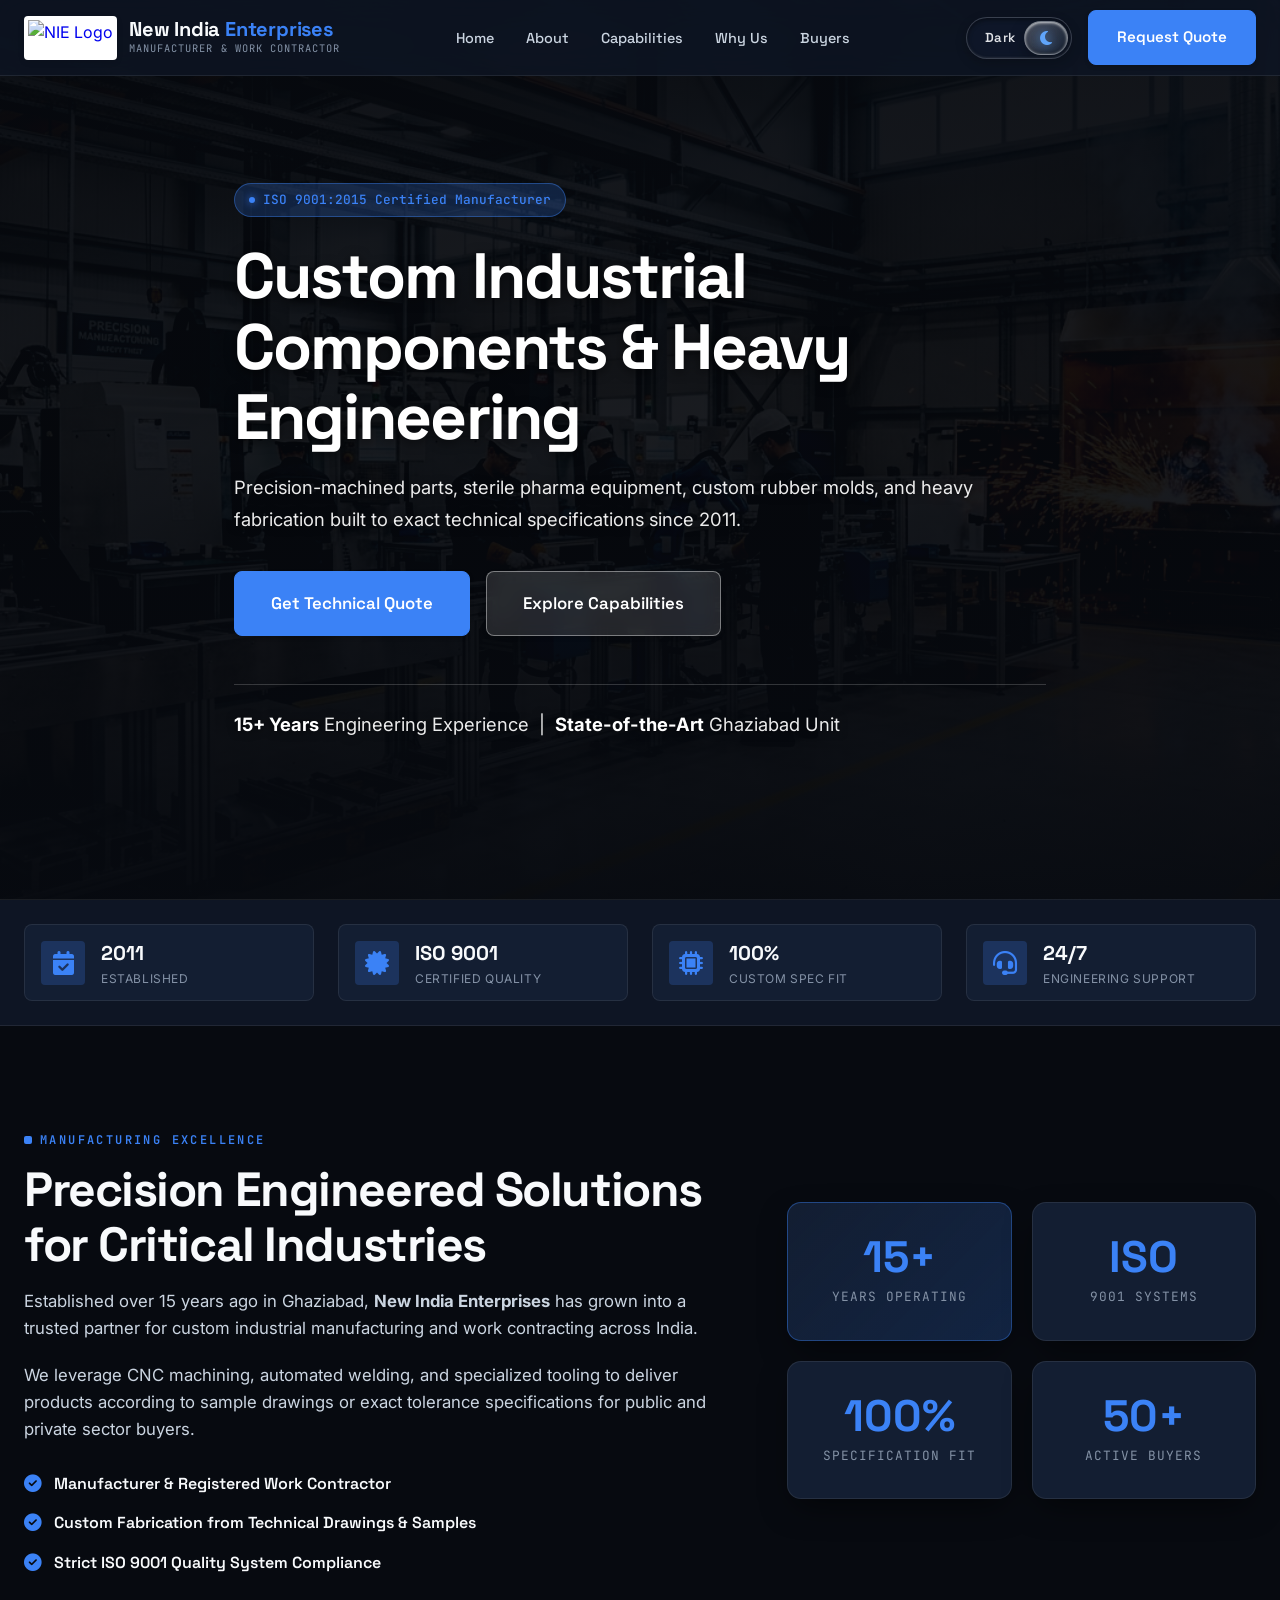
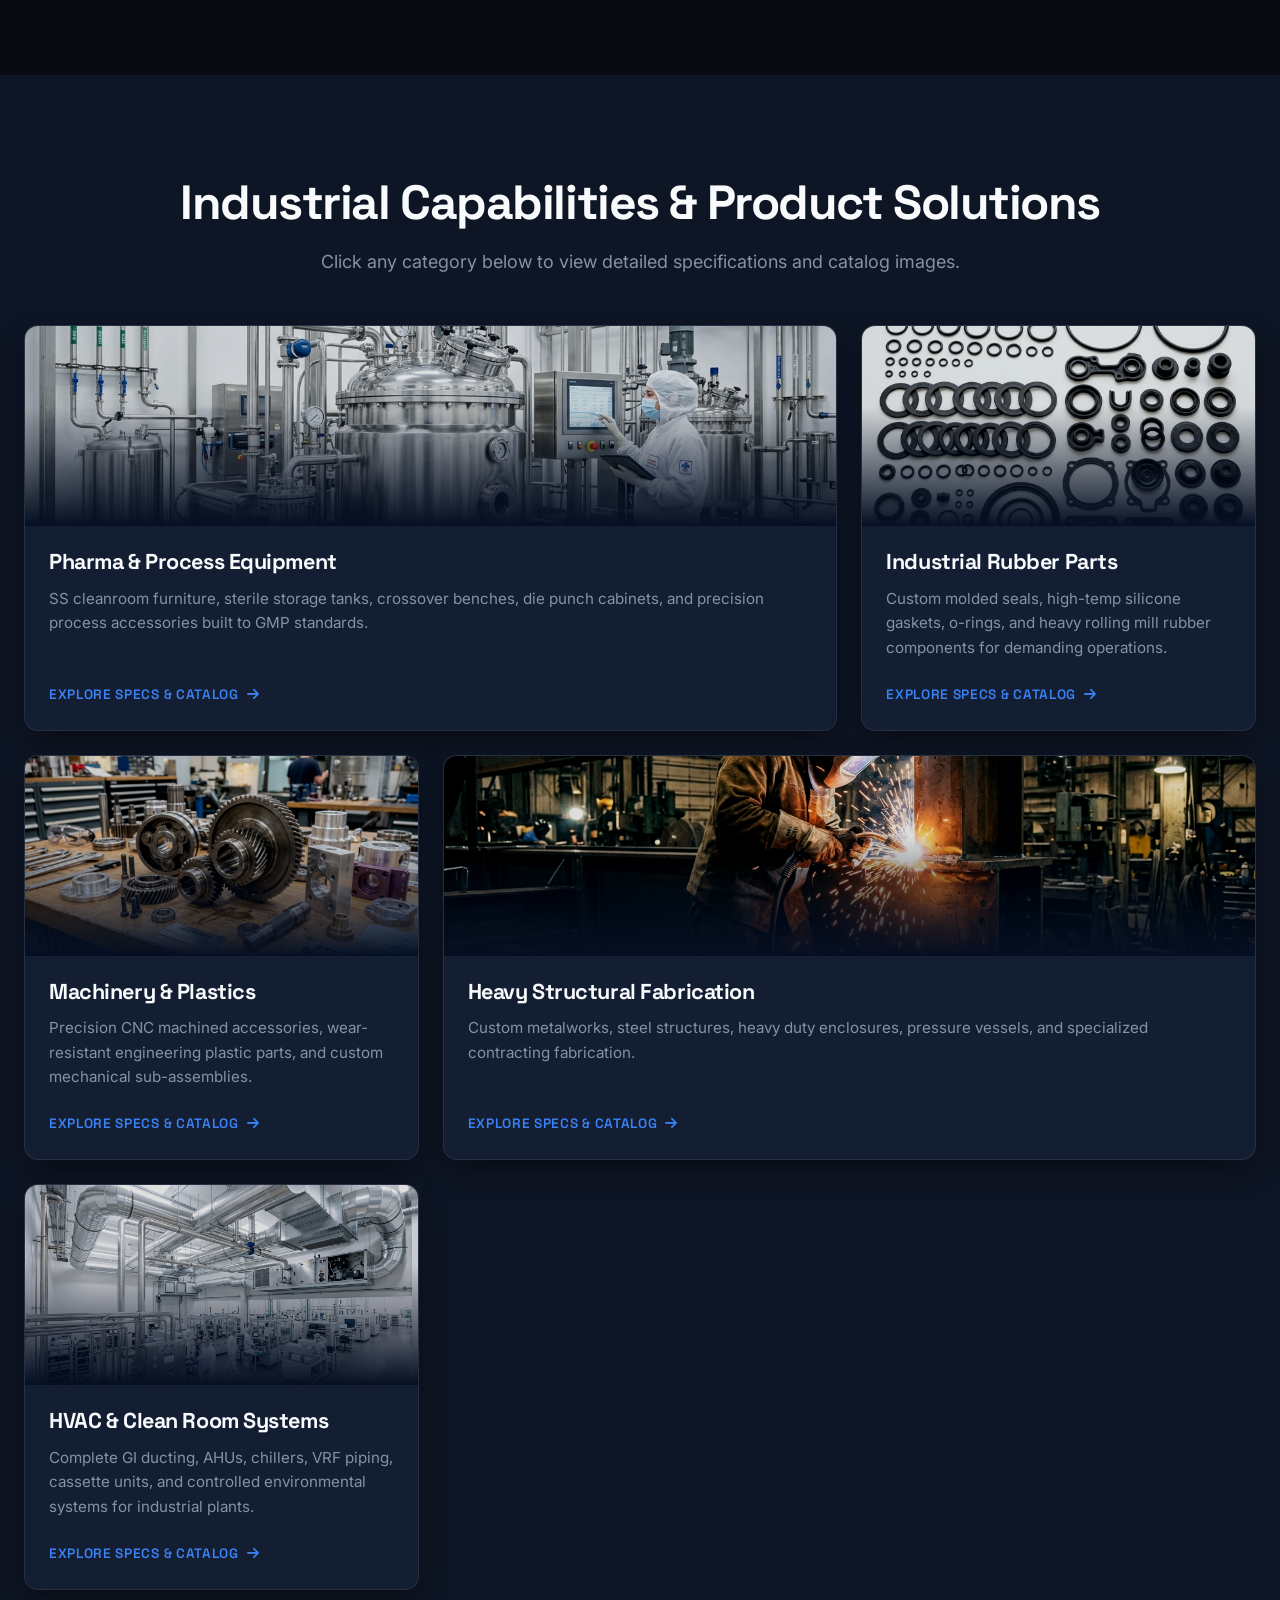
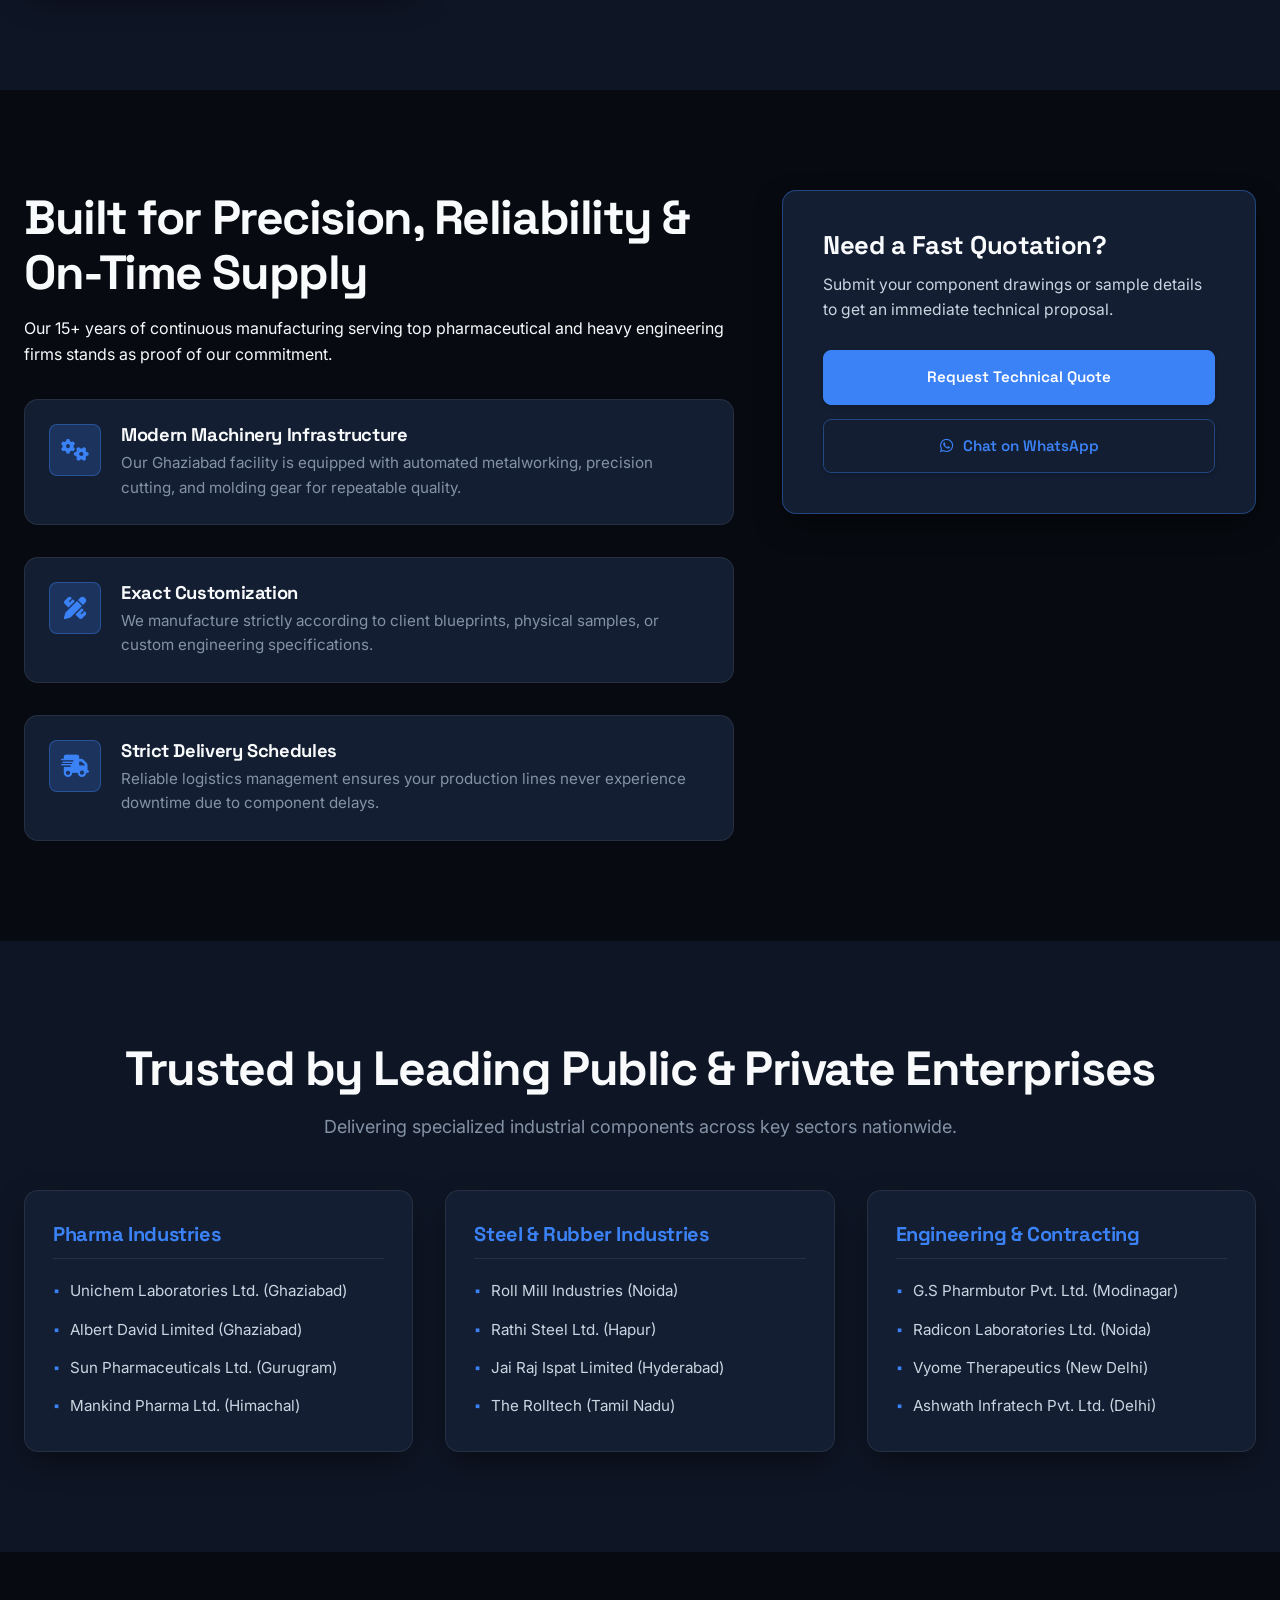
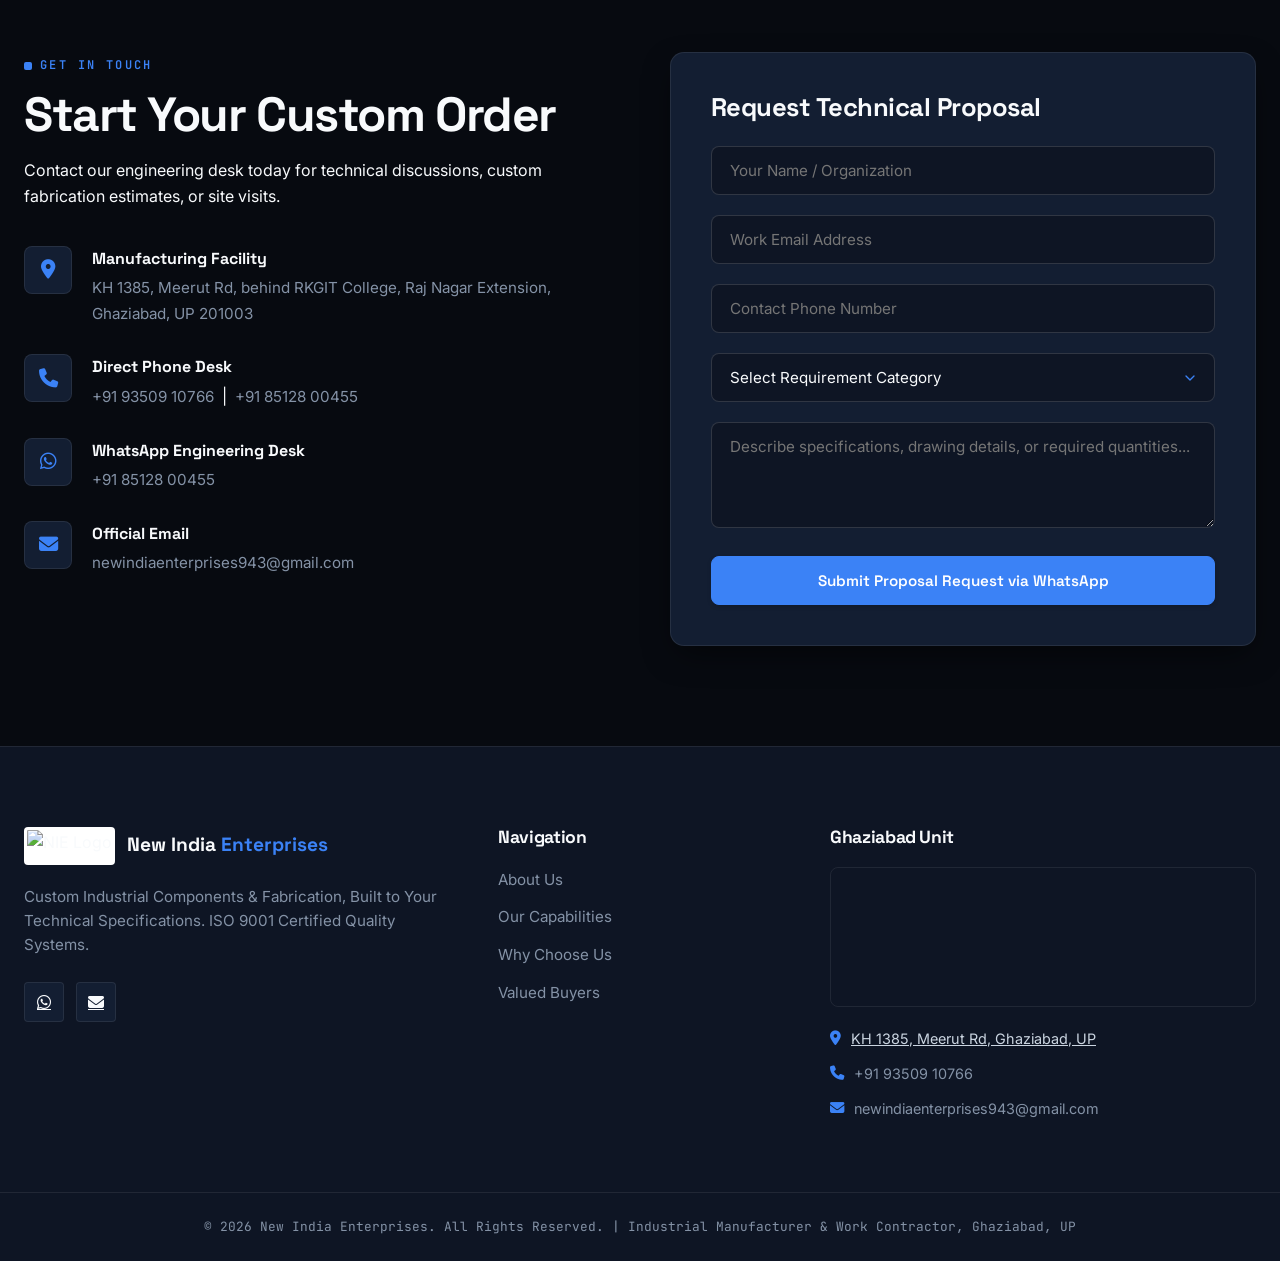
==== commit 938a260c: "Fix mobile horizontal overflow and remove right-side blank space" ====
--- a/index.html
+++ b/index.html
@@ -457,7 +457,8 @@
         AOS.init({
             duration: 700,
             once: true,
-            offset: 80
+            offset: 80,
+            disable: 'mobile'
         });
     </script>
 </body>
--- a/styles.css
+++ b/styles.css
@@ -3,7 +3,7 @@
    Dual Theme System (Light / Dark Mode) + 3D Glass Morphic Toggle
    Typography: Space Grotesk (Display) + Inter (Body) + JetBrains Mono (Specs)
    Color System: Precision Dark Navy (#070A10) + Electric Cobalt Blue (#3B82F6)
-   Dials: DESIGN_VARIANCE: 7 | MOTION_INTENSITY: 6 | VISUAL_DENSITY: 4
+   Full Mobile Responsive Engine (<768px, <480px) + Zero Horizontal Overflow Fix
 */
 
 @import url('https://fonts.googleapis.com/css2?family=Inter:wght@300;400;500;600;700&family=JetBrains+Mono:wght@400;500;600&family=Space+Grotesk:wght@500;600;700&display=swap');
@@ -84,7 +84,7 @@
     --mesh-opacity: 0.04;
 }
 
-* {
+*, *::before, *::after {
     margin: 0;
     padding: 0;
     box-sizing: border-box;
@@ -96,6 +96,9 @@
     background-color: var(--bg-dark);
     color: var(--text-primary);
     transition: var(--theme-transition);
+    overflow-x: hidden !important;
+    max-width: 100% !important;
+    width: 100% !important;
 }
 
 body {
@@ -103,19 +106,22 @@
     line-height: 1.6;
     background-color: var(--bg-dark);
     color: var(--text-primary);
-    overflow-x: hidden;
+    overflow-x: hidden !important;
+    max-width: 100% !important;
+    width: 100% !important;
+    position: relative;
     -webkit-font-smoothing: antialiased;
     transition: var(--theme-transition);
 }
 
-/* Subtle Industrial Background Mesh */
+/* FIX: Subtle Industrial Background Mesh - Using 100% instead of 100vw to eliminate right scrollbar bug */
 body::before {
     content: '';
     position: fixed;
     top: 0;
     left: 0;
-    width: 100vw;
-    height: 100vh;
+    width: 100% !important;
+    height: 100% !important;
     background-image: 
         radial-gradient(circle at 15% 15%, var(--accent-glow) 0%, transparent 40%),
         radial-gradient(circle at 85% 75%, rgba(59, 130, 246, 0.08) 0%, transparent 50%),
@@ -133,6 +139,7 @@
     padding: 0 24px;
     position: relative;
     z-index: 1;
+    box-sizing: border-box;
 }
 
 /* Typography */
@@ -143,11 +150,19 @@
     line-height: 1.15;
     letter-spacing: -0.02em;
     transition: color 0.3s ease;
+    word-break: break-word;
+}
+
+p, span, a, li {
+    word-break: break-word;
+    overflow-wrap: break-word;
 }
 
 .section {
     padding: 100px 0;
     position: relative;
+    width: 100%;
+    overflow: hidden;
 }
 
 .section-subtitle {
@@ -161,6 +176,7 @@
     display: inline-flex;
     align-items: center;
     gap: 8px;
+    max-width: 100%;
 }
 
 .section-subtitle::before {
@@ -217,6 +233,7 @@
     border: 1px solid transparent;
     transition: var(--transition-fast);
     box-shadow: 0 2px 4px rgba(0, 0, 0, 0.15);
+    max-width: 100%;
 }
 
 .btn-primary {
@@ -345,7 +362,6 @@
     z-index: 2;
     transition: transform 0.45s cubic-bezier(0.34, 1.45, 0.64, 1), background 0.4s ease, border-color 0.4s ease;
     
-    /* Ultra-sleek Glass Lens Effect */
     background: linear-gradient(
         135deg, 
         rgba(255, 255, 255, 0.4) 0%, 
@@ -421,6 +437,7 @@
     top: 0;
     left: 0;
     width: 100%;
+    max-width: 100%;
     height: 76px;
     z-index: 1000;
     background-color: var(--bg-glass);
@@ -440,7 +457,7 @@
 .logo a {
     display: flex;
     align-items: center;
-    gap: 14px;
+    gap: 12px;
     text-decoration: none;
 }
 
@@ -542,6 +559,7 @@
     top: 76px;
     left: 0;
     width: 100%;
+    max-width: 100%;
     background-color: var(--bg-surface);
     border-bottom: 1px solid var(--border);
     padding: 24px;
@@ -596,6 +614,7 @@
     overflow: hidden;
     border-bottom: 1px solid var(--border);
     transition: var(--theme-transition);
+    width: 100%;
 }
 
 .hero-bg {
@@ -635,6 +654,7 @@
     max-width: 860px;
     position: relative;
     z-index: 2;
+    width: 100%;
 }
 
 .badge {
@@ -650,6 +670,7 @@
     font-size: 0.8rem;
     font-weight: 500;
     margin-bottom: 24px;
+    max-width: 100%;
 }
 
 .badge::before {
@@ -659,8 +680,10 @@
     background-color: var(--accent);
     border-radius: 50%;
     box-shadow: 0 0 8px var(--accent);
-}
-
+    flex-shrink: 0;
+}
+
+/* Crystal Clear White Hero Text in BOTH Light and Dark Modes */
 .hero h1 {
     font-size: 2.75rem;
     line-height: 1.1;
@@ -713,6 +736,7 @@
     border-top: 1px solid rgba(255, 255, 255, 0.18);
     font-size: 0.9rem;
     color: rgba(255, 255, 255, 0.85);
+    max-width: 100%;
 }
 
 .trust-signal strong {
@@ -727,6 +751,8 @@
     position: relative;
     z-index: 2;
     transition: var(--theme-transition);
+    width: 100%;
+    overflow: hidden;
 }
 
 .ticker-grid {
@@ -762,6 +788,7 @@
     justify-content: center;
     background: var(--accent-glow);
     border-radius: var(--radius-sm);
+    flex-shrink: 0;
 }
 
 .ticker-text {
@@ -824,6 +851,7 @@
 .check-list i {
     color: var(--accent);
     font-size: 1.1rem;
+    flex-shrink: 0;
 }
 
 .about-stats {
@@ -1134,6 +1162,7 @@
     content: '▪';
     color: var(--accent);
     font-size: 0.8rem;
+    flex-shrink: 0;
 }
 
 /* Contact Section */
@@ -1205,6 +1234,7 @@
     padding: 40px;
     box-shadow: var(--shadow-card);
     transition: var(--theme-transition);
+    max-width: 100%;
 }
 
 .contact-form h3 {
@@ -1230,6 +1260,7 @@
     font-size: 0.95rem;
     outline: none;
     transition: var(--transition-fast);
+    max-width: 100%;
 }
 
 .form-group select {
@@ -1262,6 +1293,8 @@
     border-top: 1px solid var(--border);
     padding-top: 80px;
     transition: var(--theme-transition);
+    width: 100%;
+    overflow: hidden;
 }
 
 .footer-grid {
@@ -1369,6 +1402,7 @@
 
 .footer-contact i {
     color: var(--accent);
+    flex-shrink: 0;
 }
 
 .footer-bottom {
@@ -1386,14 +1420,15 @@
     position: fixed;
     top: 0;
     left: 0;
-    width: 100vw;
-    height: 100vh;
+    width: 100% !important;
+    height: 100% !important;
     background-color: rgba(4, 6, 10, 0.85);
     backdrop-filter: blur(12px);
     z-index: 2000;
     align-items: center;
     justify-content: center;
     padding: 24px;
+    box-sizing: border-box;
 }
 
 [data-theme="light"] .modal {
@@ -1525,3 +1560,394 @@
 ::-webkit-scrollbar-thumb:hover {
     background: var(--accent);
 }
+
+/* ==========================================================================
+   MOBILE RESPONSIVE ENGINE (<991px, <768px, <480px)
+   ========================================================================== */
+
+@media (max-width: 991px) {
+    .section {
+        padding: 70px 0;
+    }
+    .about-grid, .why-us-grid, .contact-grid {
+        grid-template-columns: 1fr;
+        gap: 40px;
+    }
+    .footer-grid {
+        grid-template-columns: 1fr 1fr;
+        gap: 36px;
+    }
+}
+
+@media (max-width: 768px) {
+    /* FIX: Disable AOS Offscreen Transforms on Mobile */
+    [data-aos] {
+        opacity: 1 !important;
+        transform: none !important;
+        transition: none !important;
+    }
+
+    .section {
+        padding: 55px 0;
+    }
+    
+    .section-title {
+        font-size: 1.85rem;
+        margin-bottom: 12px;
+    }
+    
+    .section-desc {
+        font-size: 0.98rem;
+        margin-bottom: 32px;
+    }
+    
+    /* Header & Mobile Bar */
+    .site-header {
+        height: 68px;
+    }
+    
+    .mobile-nav-menu {
+        top: 68px;
+    }
+    
+    .main-nav {
+        display: none;
+    }
+    
+    .header-actions .btn-primary {
+        display: none; /* Secondary desktop quote button hidden to prevent header bar crowding */
+    }
+    
+    .header-actions .glass-theme-toggle {
+        display: flex;
+        width: 92px;
+        height: 38px;
+        padding: 3px 6px;
+    }
+    
+    .glass-knob {
+        width: 36px;
+        height: 30px;
+        top: 3px;
+        left: 3px;
+    }
+    
+    [data-theme="dark"] .glass-knob {
+        transform: translateX(48px);
+    }
+    
+    .toggle-track-text {
+        font-size: 0.72rem;
+    }
+    
+    .mobile-menu-btn {
+        display: flex;
+        align-items: center;
+        justify-content: center;
+    }
+
+    .logo-img {
+        height: 36px;
+    }
+
+    .logo-text {
+        font-size: 1.05rem;
+    }
+
+    .logo-subtext {
+        font-size: 0.58rem;
+    }
+
+    /* Hero Mobile Refinement */
+    .hero {
+        padding-top: 104px;
+        padding-bottom: 48px;
+        min-height: auto;
+    }
+
+    .badge {
+        font-size: 0.72rem;
+        padding: 4px 10px;
+        margin-bottom: 16px;
+        white-space: normal;
+        text-align: left;
+    }
+
+    .hero h1 {
+        font-size: 2.1rem !important;
+        line-height: 1.2;
+        margin-bottom: 14px;
+    }
+
+    .hero p {
+        font-size: 0.98rem !important;
+        line-height: 1.6;
+        margin-bottom: 24px;
+    }
+
+    .hero-buttons {
+        flex-direction: column;
+        width: 100%;
+        gap: 12px;
+        margin-bottom: 32px;
+    }
+
+    .hero-buttons .btn {
+        width: 100%;
+        padding: 14px 20px;
+        font-size: 0.95rem;
+    }
+
+    .trust-signal {
+        flex-direction: column;
+        align-items: flex-start;
+        gap: 6px;
+        padding-top: 16px;
+        font-size: 0.82rem;
+    }
+
+    /* Ticker Grid Mobile */
+    .metrics-ticker-bar {
+        padding: 16px 0;
+    }
+
+    .ticker-grid {
+        grid-template-columns: repeat(2, 1fr);
+        gap: 10px;
+    }
+
+    .ticker-item {
+        padding: 10px;
+        gap: 10px;
+    }
+
+    .ticker-icon {
+        width: 36px;
+        height: 36px;
+        font-size: 1.1rem;
+    }
+
+    .ticker-val {
+        font-size: 1.05rem;
+    }
+
+    .ticker-lbl {
+        font-size: 0.65rem;
+    }
+
+    /* About Section Mobile */
+    .about-stats {
+        grid-template-columns: repeat(2, 1fr);
+        gap: 12px;
+    }
+
+    .stat-box {
+        padding: 20px 14px;
+    }
+
+    .stat-number {
+        font-size: 2rem;
+    }
+
+    .stat-label {
+        font-size: 0.72rem;
+    }
+
+    /* Services / Bento Mobile */
+    .services-grid {
+        grid-template-columns: 1fr;
+        gap: 16px;
+    }
+
+    .service-card, 
+    .service-card:nth-child(1), 
+    .service-card:nth-child(4) {
+        grid-column: span 1;
+        min-height: auto;
+    }
+
+    .service-img {
+        height: 160px;
+    }
+
+    .service-content {
+        padding: 18px;
+    }
+
+    .service-content h3 {
+        font-size: 1.2rem;
+    }
+
+    .service-content p {
+        font-size: 0.88rem;
+        margin-bottom: 16px;
+    }
+
+    /* Why Choose Us Mobile */
+    .feature-item {
+        margin-top: 16px;
+        padding: 16px;
+        gap: 14px;
+    }
+
+    .feature-icon {
+        width: 42px;
+        height: 42px;
+        font-size: 1.1rem;
+    }
+
+    .feature-text h4 {
+        font-size: 1.05rem;
+    }
+
+    .feature-text p {
+        font-size: 0.88rem;
+    }
+
+    .why-us-cta .cta-box {
+        padding: 24px 18px;
+    }
+
+    .cta-box h3 {
+        font-size: 1.35rem;
+    }
+
+    /* Clients Mobile */
+    .clients-grid {
+        grid-template-columns: 1fr;
+        gap: 16px;
+    }
+
+    .client-category {
+        padding: 20px 18px;
+    }
+
+    .client-category h3 {
+        font-size: 1.1rem;
+    }
+
+    .client-category li {
+        font-size: 0.88rem;
+    }
+
+    /* Contact & Form Mobile */
+    .contact-details {
+        margin-top: 24px;
+        gap: 20px;
+    }
+
+    .contact-details .icon {
+        width: 40px;
+        height: 40px;
+        font-size: 1rem;
+    }
+
+    .contact-details .text strong {
+        font-size: 0.92rem;
+    }
+
+    .contact-details .text span, 
+    .contact-details .text a {
+        font-size: 0.85rem;
+    }
+
+    .contact-form-container {
+        padding: 24px 18px;
+    }
+
+    .contact-form h3 {
+        font-size: 1.35rem;
+        margin-bottom: 18px;
+    }
+
+    .form-group input, 
+    .form-group select, 
+    .form-group textarea {
+        padding: 12px 14px;
+        font-size: 0.9rem;
+    }
+
+    /* Footer Mobile */
+    .footer-grid {
+        grid-template-columns: 1fr;
+        gap: 32px;
+    }
+
+    /* Service Modal Mobile */
+    .modal {
+        padding: 12px;
+    }
+
+    .modal-content {
+        padding: 24px 16px;
+        max-height: 92vh;
+        border-radius: 10px;
+    }
+
+    .close-modal {
+        top: 14px;
+        right: 14px;
+        width: 36px;
+        height: 36px;
+        font-size: 1rem;
+    }
+
+    .modal-content .section-title {
+        font-size: 1.35rem;
+        padding-right: 32px;
+    }
+
+    .modal-desc {
+        font-size: 0.88rem;
+        margin-bottom: 20px;
+        line-height: 1.6;
+    }
+
+    .modal-gallery {
+        grid-template-columns: repeat(2, 1fr);
+        gap: 10px;
+    }
+
+    .modal-gallery-img {
+        height: 120px;
+        padding: 8px;
+    }
+
+    .gallery-caption {
+        font-size: 0.76rem;
+        padding: 8px 6px;
+    }
+
+    .gallery-category-heading {
+        font-size: 1.05rem;
+        margin-top: 16px;
+    }
+}
+
+@media (max-width: 480px) {
+    .container {
+        padding: 0 16px;
+    }
+
+    .logo-subtext {
+        display: none; /* Clean single line logo header for small mobile screens */
+    }
+
+    .hero h1 {
+        font-size: 1.75rem !important;
+    }
+
+    .ticker-grid {
+        grid-template-columns: 1fr;
+    }
+
+    .modal-gallery {
+        grid-template-columns: repeat(2, 1fr);
+        gap: 8px;
+    }
+
+    .modal-gallery-img {
+        height: 110px;
+        padding: 6px;
+    }
+}
